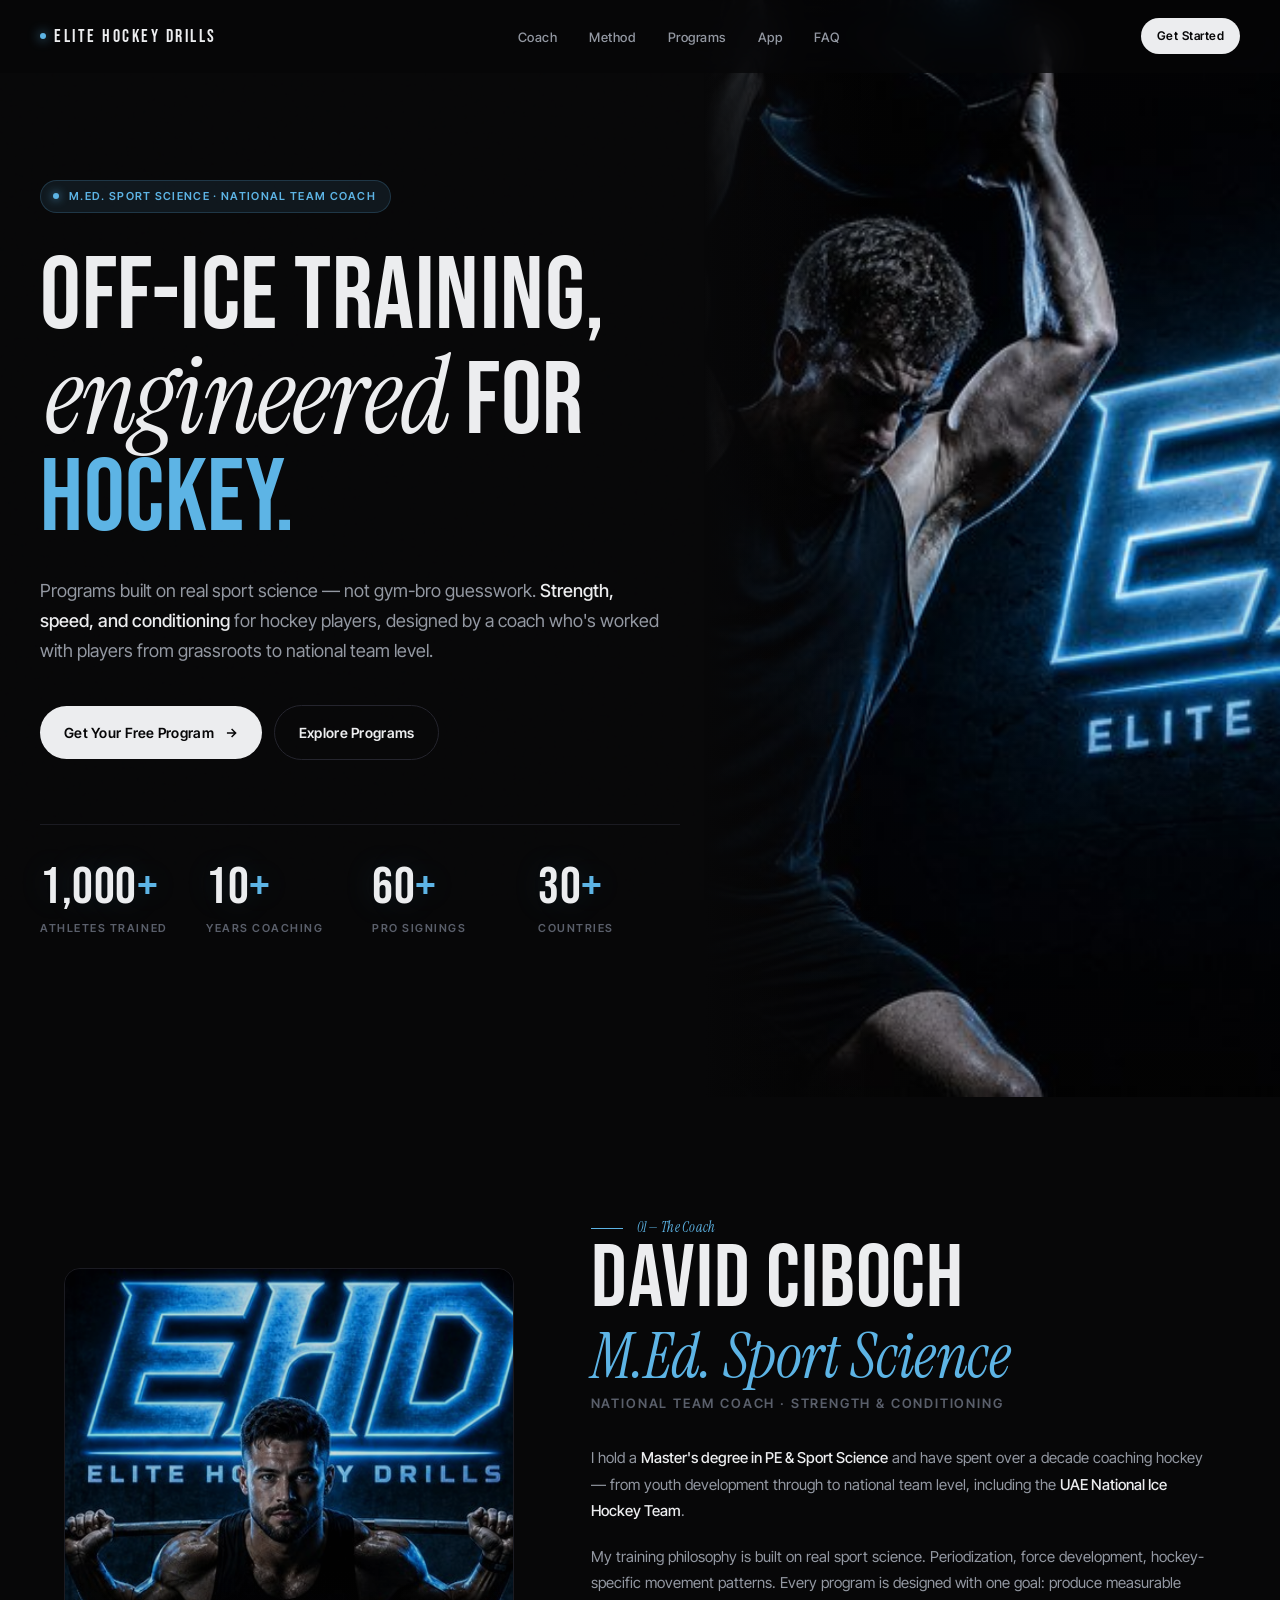
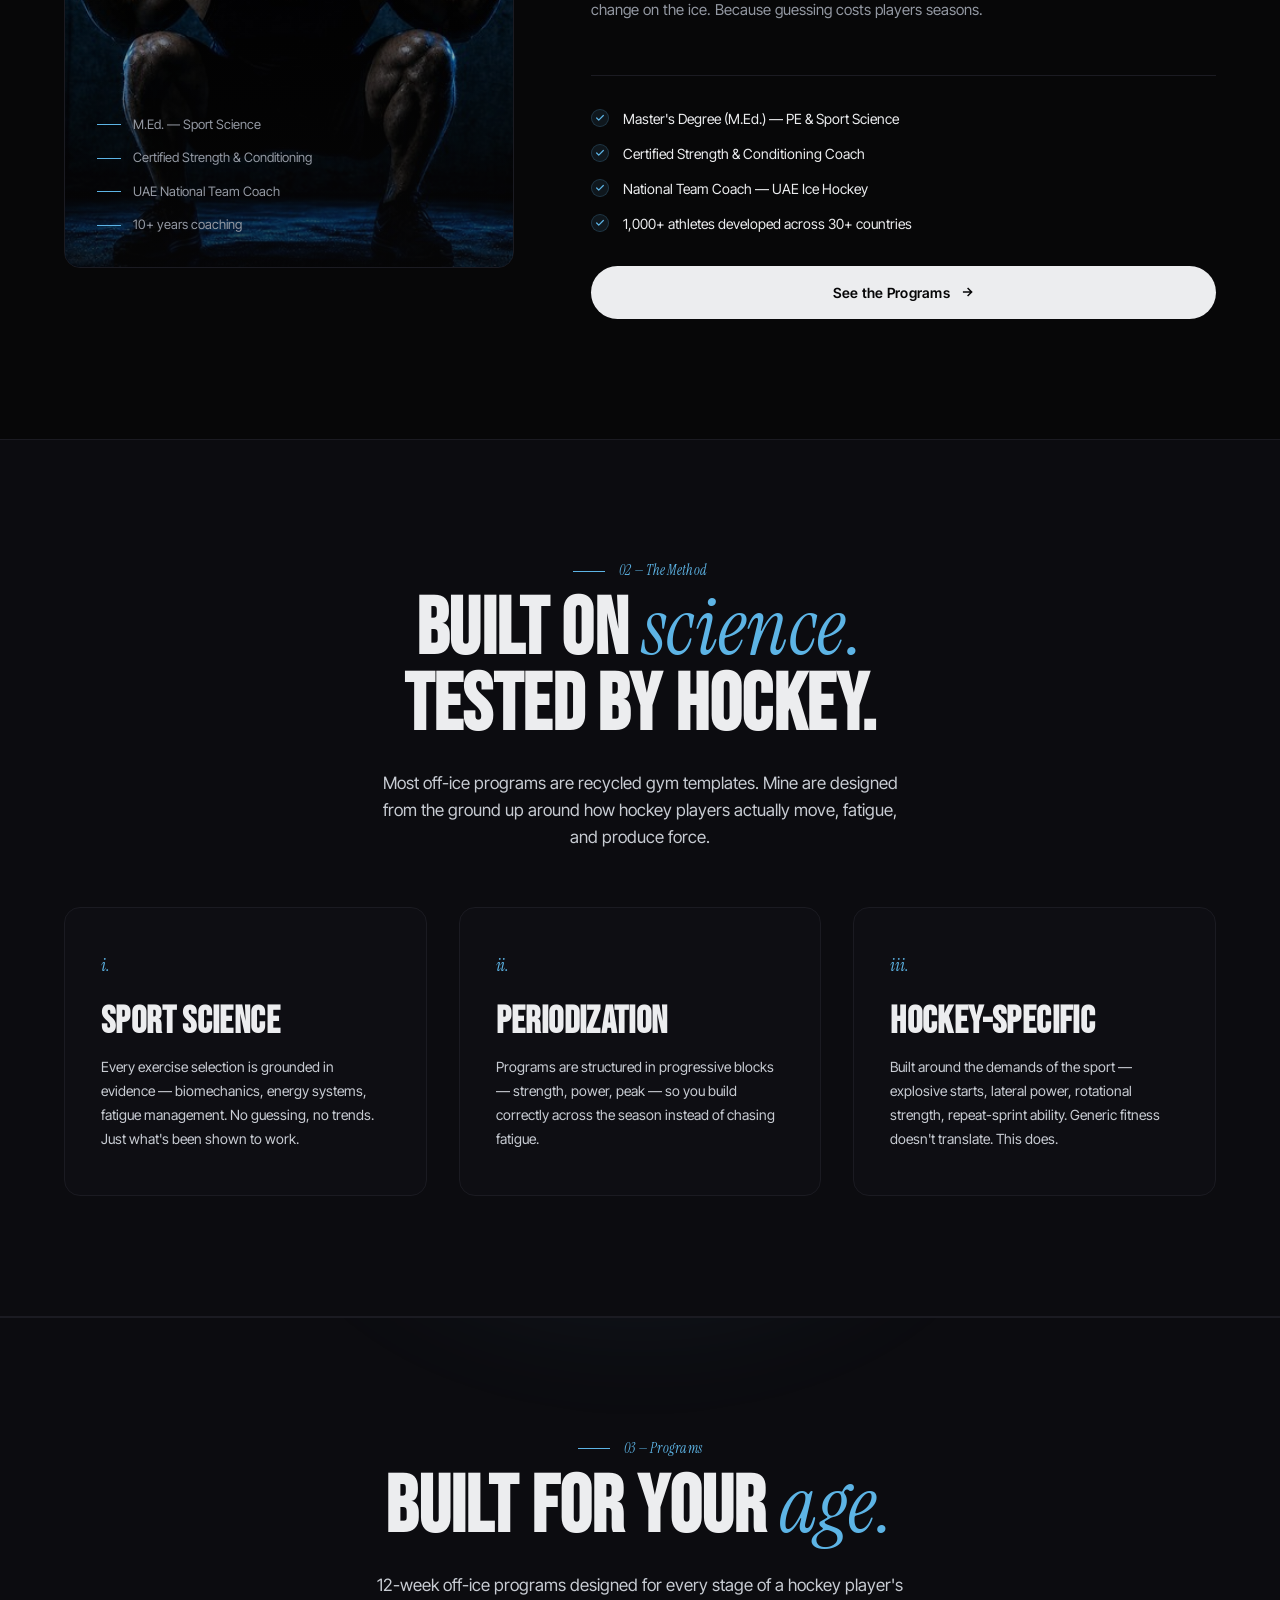
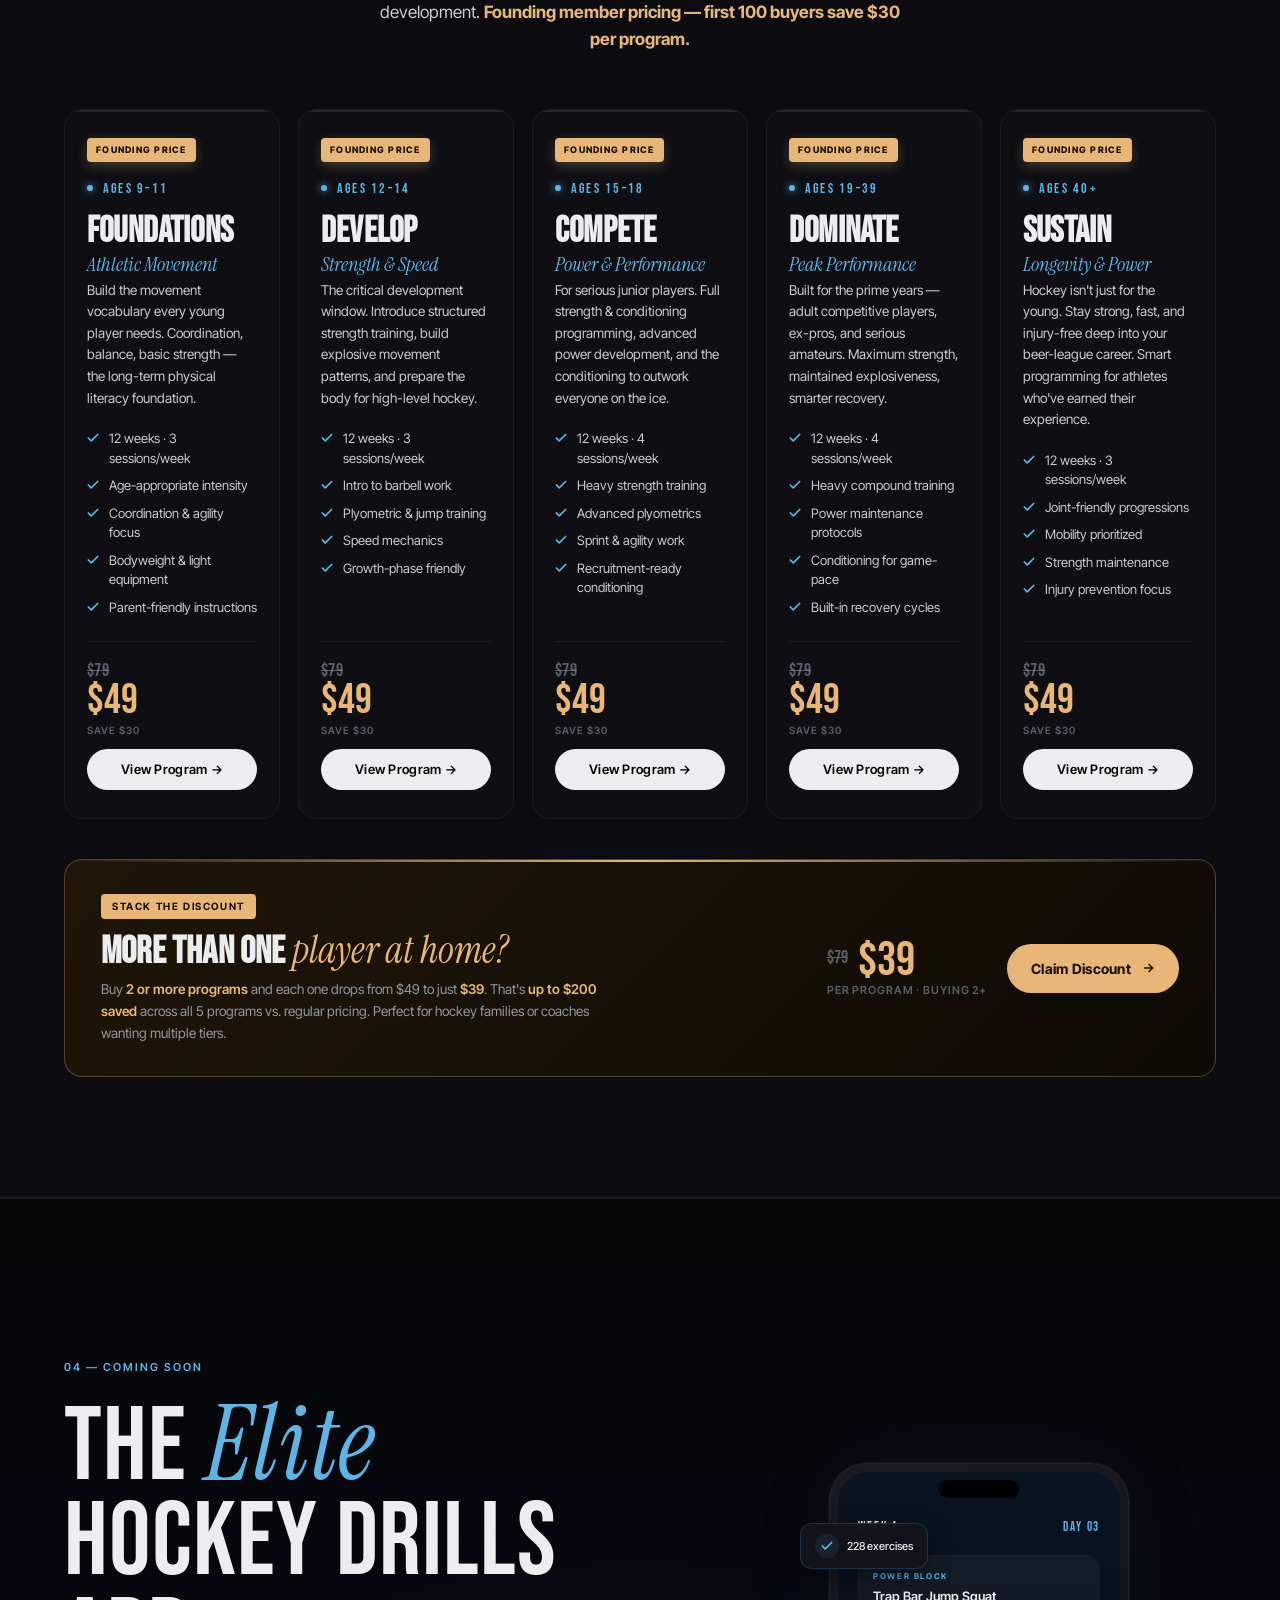
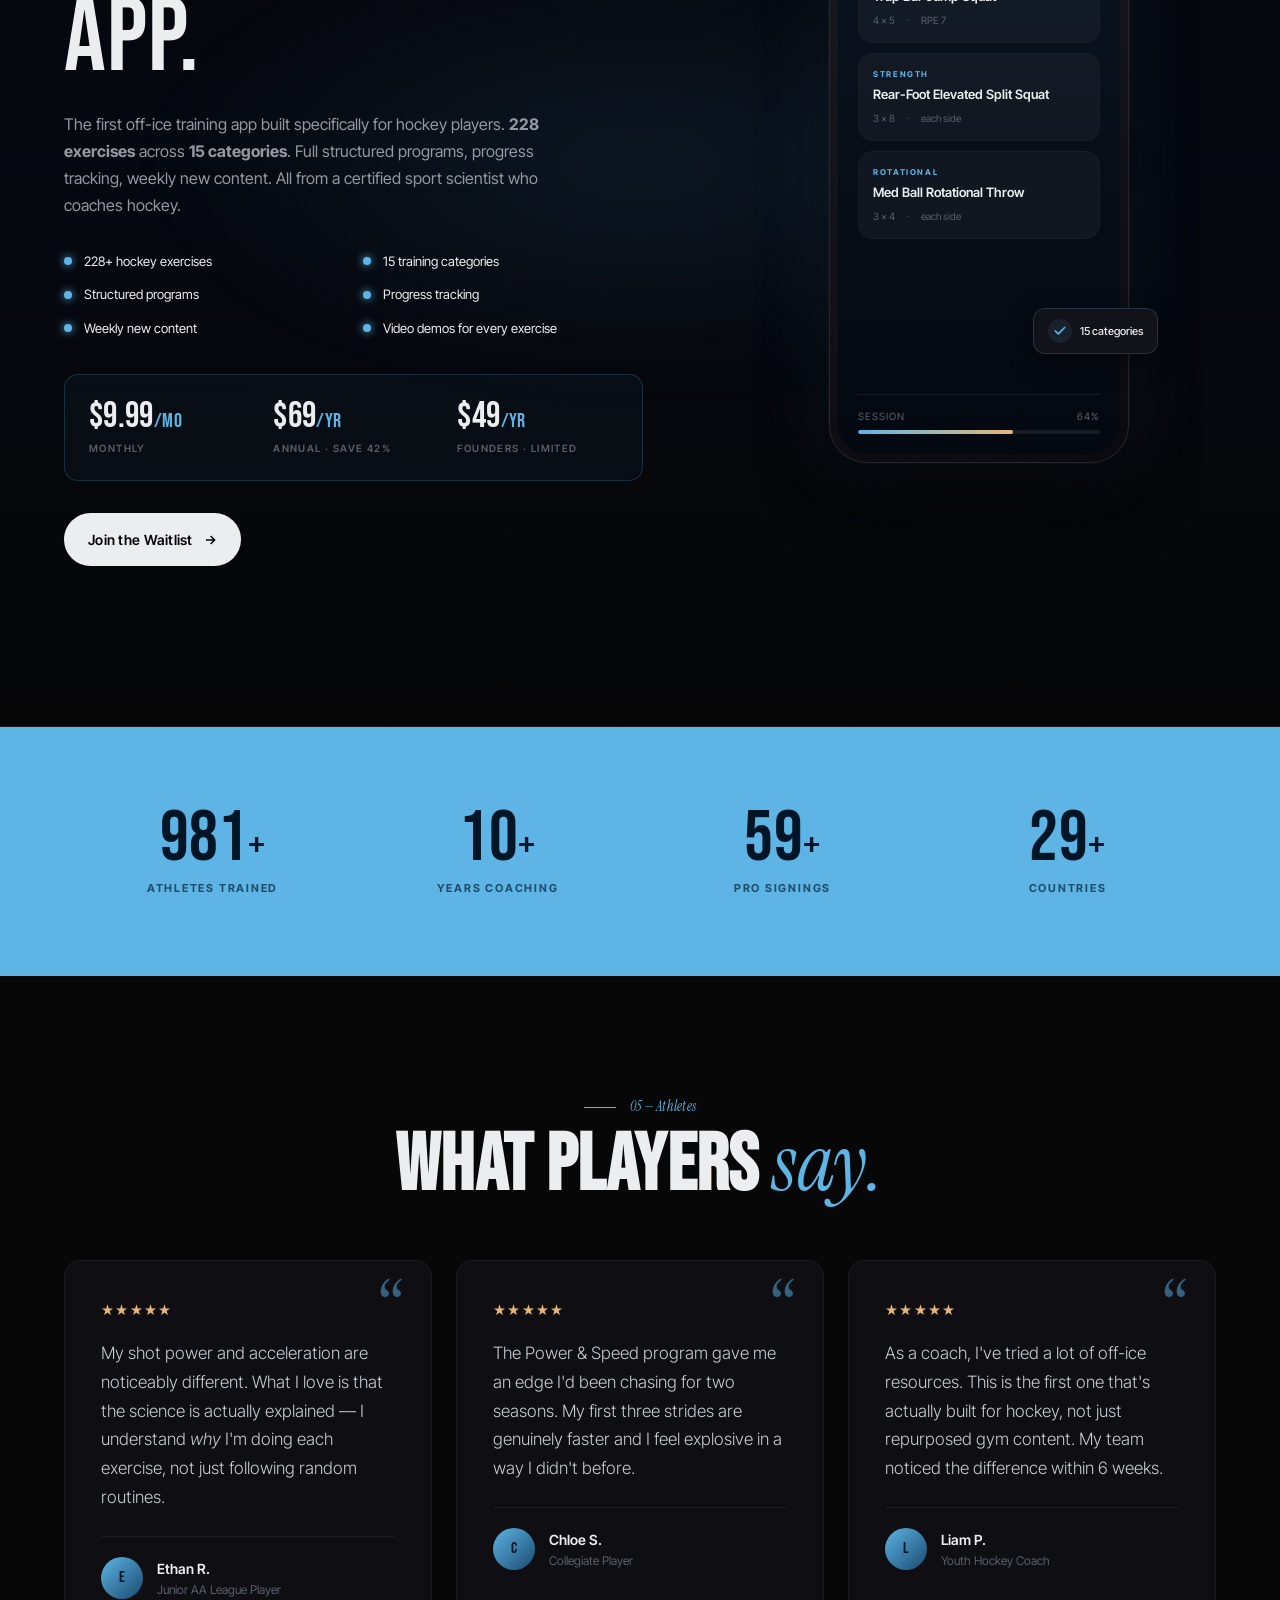
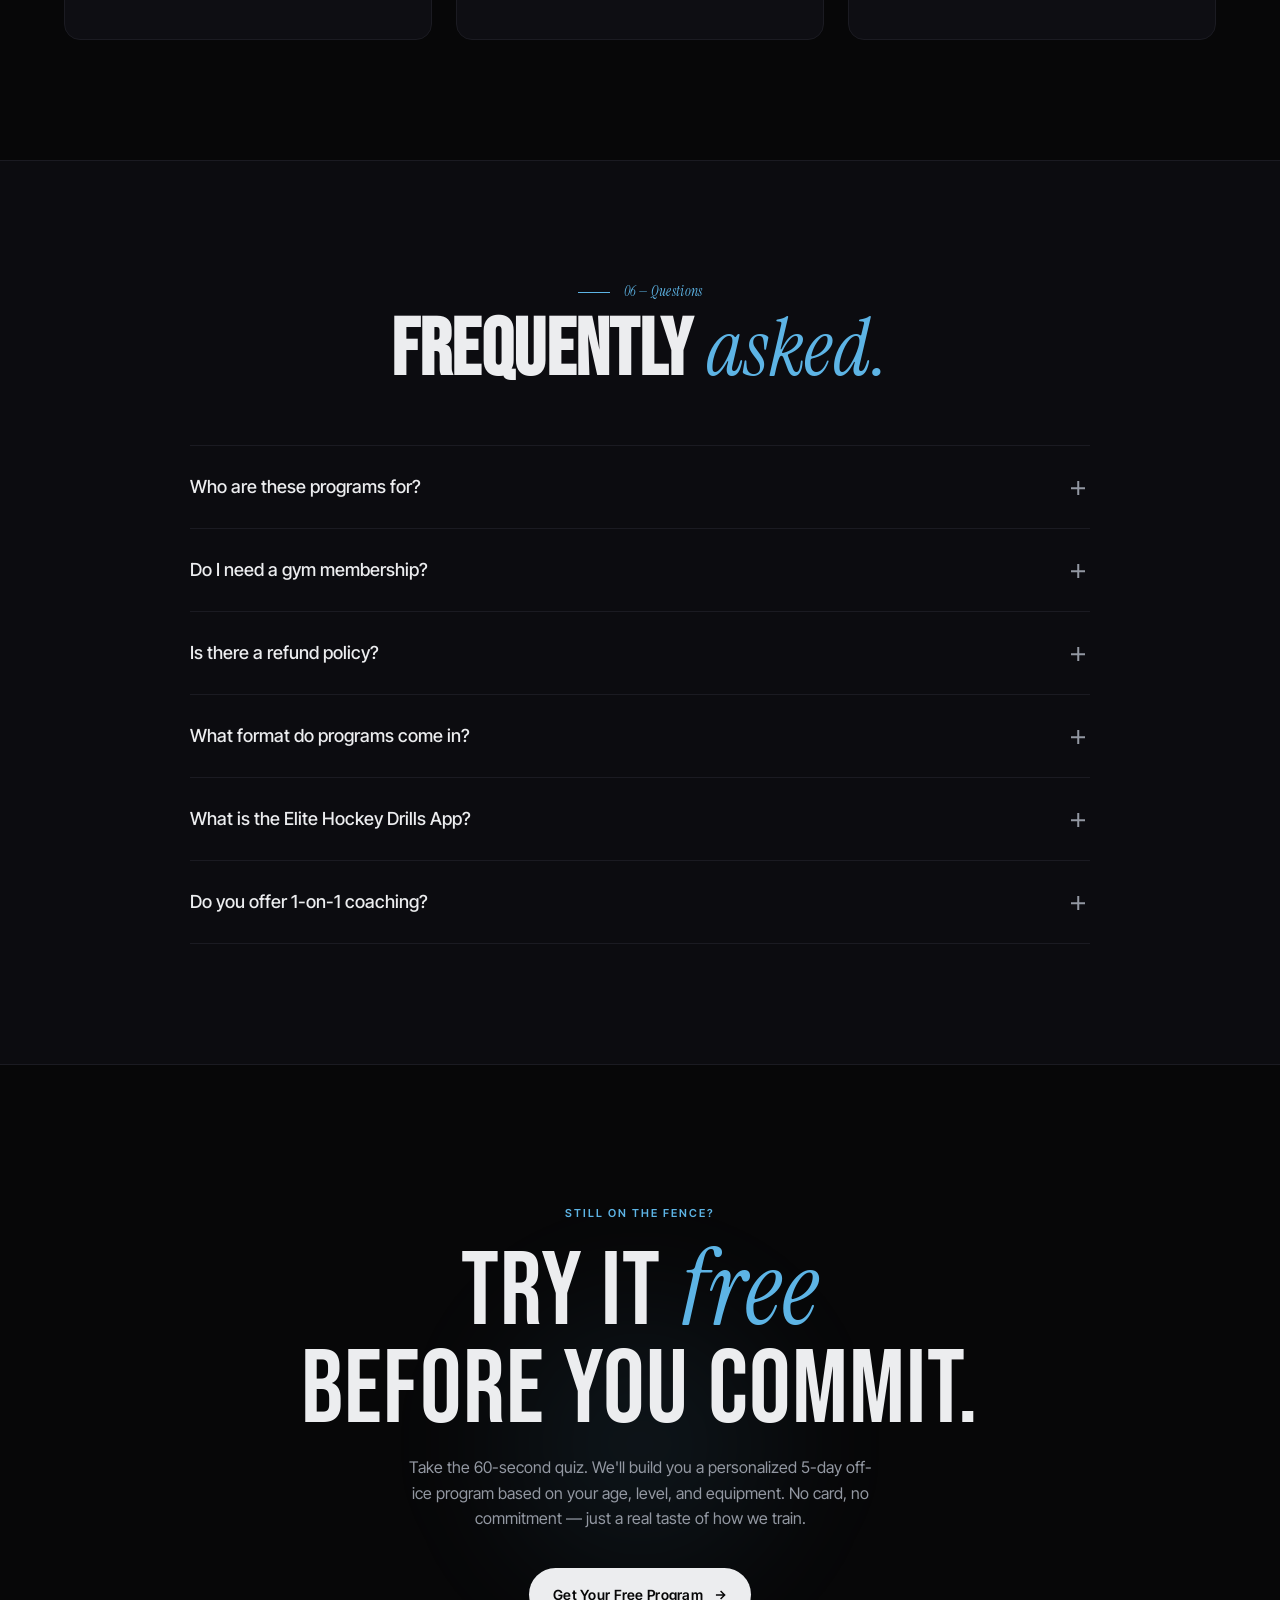
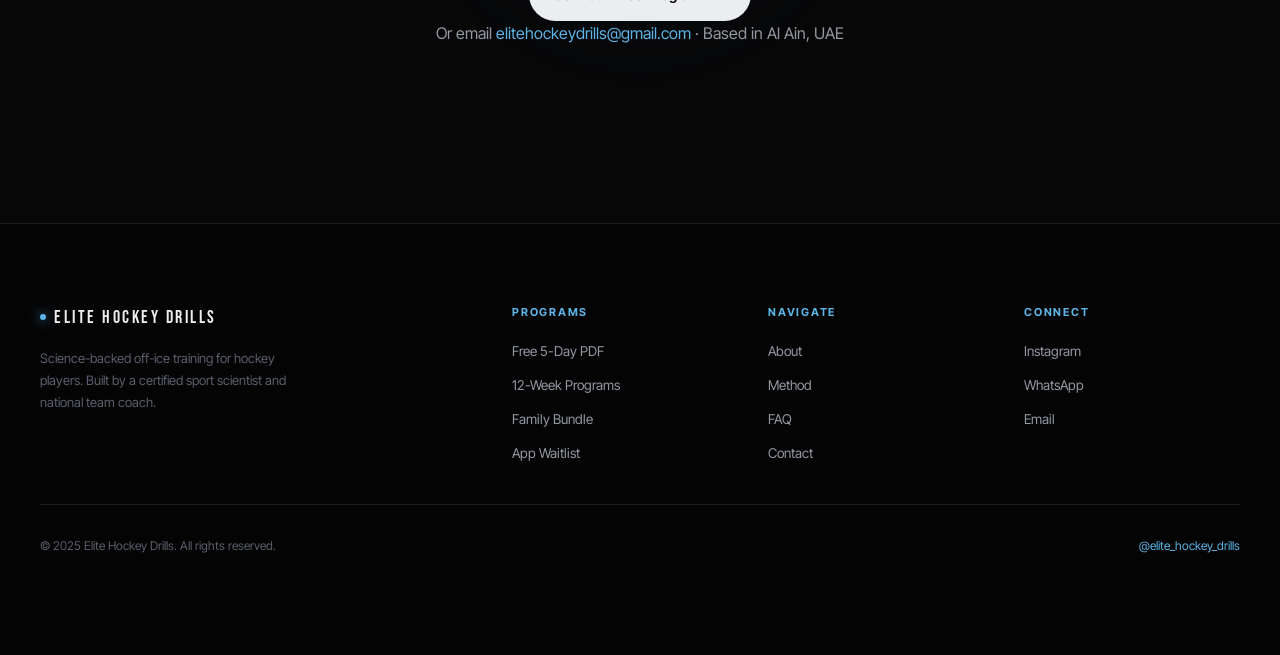
==== index.html @ 6e225d98 "Update index.html" ====
<!DOCTYPE html>
<html lang="en">
<head>
<meta charset="UTF-8" />
<meta name="viewport" content="width=device-width, initial-scale=1.0, viewport-fit=cover" />
<meta name="theme-color" content="#070708" />
<title>Elite Hockey Drills — Off-Ice Training, Engineered for Hockey</title>
<meta name="description" content="Science-backed off-ice training programs for hockey players. Built by Coach David Ciboch, M.Ed. Sport Science · National Team Coach." />
<meta property="og:title" content="Elite Hockey Drills — Off-Ice Training, Engineered for Hockey" />
<meta property="og:description" content="Science-backed off-ice training. Built by a sport scientist who coaches at the national level." />
<meta property="og:url" content="https://elitehockeydrills.com" />

<link rel="preconnect" href="https://fonts.googleapis.com" />
<link rel="preconnect" href="https://fonts.gstatic.com" crossorigin />
<link href="https://fonts.googleapis.com/css2?family=Bebas+Neue&family=Instrument+Serif:ital@0;1&family=Inter+Tight:wght@300;400;500;600;700&display=swap" rel="stylesheet" />

<style>
:root{
  --bg:        #070708;
  --bg-2:      #0C0C10;
  --bg-3:      #131318;
  --line:      #1B1B22;
  --line-2:    #25252E;
  --ink:       #ECEDEF;
  --ink-2:     #9398A2;
  --ink-3:     #5A5F6B;
  --ice:       #5DB4E5;
  --ice-soft:  #5DB4E518;
  --ice-line:  #5DB4E535;
  --warm:      #E8B777;
  --card:      #0E0E13;
  --card-2:    #14141B;
  --green:     #4FB371;
}

*,*::before,*::after{box-sizing:border-box;margin:0;padding:0;}
html{scroll-behavior:smooth;-webkit-text-size-adjust:100%;}
body{
  font-family:'Inter Tight',-apple-system,BlinkMacSystemFont,system-ui,sans-serif;
  background:var(--bg);
  color:var(--ink);
  line-height:1.5;
  overflow-x:hidden;
  -webkit-font-smoothing:antialiased;
  -moz-osx-font-smoothing:grayscale;
}
img,svg{max-width:100%;display:block;}
a{color:inherit;text-decoration:none;}
button{font-family:inherit;cursor:pointer;border:none;background:none;color:inherit;}
input,select,textarea{font-family:inherit;}

body::after{
  content:'';
  position:fixed;inset:0;
  background-image:url("data:image/svg+xml,%3Csvg viewBox='0 0 200 200' xmlns='http://www.w3.org/2000/svg'%3E%3Cfilter id='n'%3E%3CfeTurbulence type='fractalNoise' baseFrequency='0.85' numOctaves='3' stitchTiles='stitch'/%3E%3C/filter%3E%3Crect width='100%25' height='100%25' filter='url(%23n)' opacity='0.45'/%3E%3C/svg%3E");
  pointer-events:none;z-index:1;mix-blend-mode:overlay;opacity:.35;
}

.display{font-family:'Bebas Neue',sans-serif;letter-spacing:.01em;line-height:.92;font-weight:400;}
.serif{font-family:'Instrument Serif',serif;font-style:italic;font-weight:400;letter-spacing:-.01em;}
.eyebrow{font-size:11px;font-weight:600;letter-spacing:.18em;text-transform:uppercase;color:var(--ink-3);}
.eyebrow.ice{color:var(--ice);}

.wrap{max-width:1240px;margin:0 auto;padding:0 24px;}
section{position:relative;z-index:2;}

/* NAV */
.nav{
  position:fixed;top:0;left:0;right:0;z-index:90;
  padding:16px 24px;
  display:flex;align-items:center;justify-content:space-between;
  background:rgba(7,7,8,.7);
  backdrop-filter:blur(18px) saturate(150%);
  -webkit-backdrop-filter:blur(18px) saturate(150%);
  border-bottom:1px solid transparent;
  transition:border-color .3s, background .3s;
}
.nav.scrolled{border-bottom-color:var(--line);}
.nav-logo{
  font-family:'Bebas Neue',sans-serif;
  font-size:18px;letter-spacing:.14em;
  display:flex;align-items:center;gap:8px;
}
.nav-logo .dot{
  width:6px;height:6px;background:var(--ice);border-radius:50%;
  box-shadow:0 0 12px var(--ice);
  animation:dotPulse 2.4s ease-in-out infinite;
}
@keyframes dotPulse{0%,100%{opacity:1;}50%{opacity:.45;}}
.nav-links{display:none;gap:32px;list-style:none;}
.nav-links a{font-size:13px;font-weight:500;color:var(--ink-2);letter-spacing:.04em;transition:color .2s;}
.nav-links a:hover{color:var(--ink);}
.nav-cta{
  font-size:12px;font-weight:600;
  padding:9px 16px;border-radius:100px;
  background:var(--ink);color:var(--bg);
  letter-spacing:.04em;transition:transform .2s, background .2s;
}
.nav-cta:hover{background:var(--ice);transform:translateY(-1px);}
@media(min-width:900px){.nav-links{display:flex;}.nav{padding:18px 40px;}}

/* HERO */
.hero{
  min-height:100vh;min-height:100dvh;
  padding:120px 24px 80px;
  display:flex;flex-direction:column;justify-content:center;
  position:relative;overflow:hidden;
}
.hero-bg{
  position:absolute;inset:0;
  background:url('ehd_hero_medball.jpg') center 30% / cover no-repeat;
  opacity:.5;
  z-index:0;
}
.hero-bg::after{
  content:'';position:absolute;inset:0;
  background:
    radial-gradient(ellipse at center,rgba(7,7,8,.2) 0%,rgba(7,7,8,.75) 70%,rgba(7,7,8,.95) 100%),
    linear-gradient(180deg,rgba(7,7,8,.65) 0%,transparent 30%,rgba(7,7,8,.9) 100%);
}
.hero-glow{
  position:absolute;top:-20%;right:-30%;
  width:90vw;height:90vw;max-width:900px;max-height:900px;
  background:radial-gradient(closest-side,var(--ice-soft) 0%,transparent 70%);
  pointer-events:none;filter:blur(20px);z-index:0;
}
.hero-content{position:relative;z-index:2;max-width:900px;}
.hero-photo-desktop{display:none;}

@media(min-width:900px){
  .hero{
    padding:120px 40px 100px;
    align-items:center;text-align:left;
  }
  .hero-bg{display:none;}
  .hero-content{max-width:none;width:100%;text-align:left;}
  .hero-photo-desktop{
    display:block;
    position:absolute;
    top:0;right:0;bottom:0;
    width:45%;
    z-index:1;
    overflow:hidden;
  }
  .hero-photo-desktop img{
    width:100%;height:100%;
    object-fit:cover;
    object-position:center center;
  }
  .hero-photo-desktop::after{
    content:'';position:absolute;inset:0;
    background:linear-gradient(90deg,var(--bg) 0%,transparent 30%,transparent 100%);
    pointer-events:none;
  }
  .hero-photo-desktop::before{
    content:'';position:absolute;inset:0;
    background:radial-gradient(circle at 70% 50%,transparent 0%,rgba(7,7,8,.3) 100%);
    pointer-events:none;z-index:1;
  }
  .hero-grid-inner{
    max-width:1240px;margin:0 auto;
    display:grid;
    grid-template-columns:55% 1fr;
    gap:60px;
    align-items:center;
  }
  .hero-text{padding-right:20px;}
  .hero-sub{margin-left:0;margin-right:0;}
  .hero-ctas{justify-content:flex-start;}
  .hero-stats{margin-left:0;margin-right:0;max-width:600px;}
}
.hero-status{
  display:inline-flex;align-items:center;gap:10px;
  padding:7px 14px 7px 12px;
  border:1px solid var(--ice-line);background:var(--ice-soft);
  border-radius:100px;
  font-size:11px;font-weight:600;letter-spacing:.12em;text-transform:uppercase;
  color:var(--ice);margin-bottom:36px;
}
.hero-status::before{
  content:'';width:6px;height:6px;background:var(--ice);border-radius:50%;
  box-shadow:0 0 10px var(--ice);animation:dotPulse 2s infinite;
}
.hero-h1{
  font-size:clamp(68px,15vw,104px);
  margin-bottom:28px;
  letter-spacing:.005em;
  line-height:.9;
}
.hero-h1 .line{display:block;}
.hero-h1 .ice{color:var(--ice);}
.hero-h1 .accent{
  font-family:'Instrument Serif',serif;font-style:italic;font-weight:400;
  font-size:1.05em;letter-spacing:-.02em;color:var(--ink);
  margin-left:.05em;
}
@media(min-width:780px){
  .hero-h1{font-size:clamp(64px,8vw,104px);line-height:.95;}
}
.hero-sub{
  max-width:520px;
  font-size:clamp(15px,3.6vw,18px);
  color:var(--ink-2);line-height:1.65;
  margin-bottom:40px;font-weight:400;
}
.hero-sub strong{color:var(--ink);font-weight:500;}
@media(min-width:900px){.hero-sub{max-width:620px;font-size:18px;}}
.hero-ctas{display:flex;flex-direction:column;gap:12px;margin-bottom:64px;}
@media(min-width:520px){.hero-ctas{flex-direction:row;align-items:center;}}

.btn{
  display:inline-flex;align-items:center;justify-content:center;gap:10px;
  padding:16px 24px;
  font-size:14px;font-weight:600;letter-spacing:.02em;
  border-radius:100px;
  transition:all .25s cubic-bezier(.4,0,.2,1);
  white-space:nowrap;min-height:50px;
}
.btn-primary{background:var(--ink);color:var(--bg);}
.btn-primary:hover{background:var(--ice);color:var(--bg);transform:translateY(-2px);box-shadow:0 16px 32px -8px var(--ice-line);}
.btn-ghost{border:1px solid var(--line-2);color:var(--ink);background:transparent;}
.btn-ghost:hover{border-color:var(--ice);color:var(--ice);}
.btn-arrow{transition:transform .25s;}
.btn:hover .btn-arrow{transform:translateX(3px);}

.hero-stats{
  display:grid;grid-template-columns:repeat(2,1fr);
  gap:32px 24px;padding-top:40px;
  border-top:1px solid var(--line);max-width:600px;
}
.hero-stat-num{
  font-family:'Bebas Neue',sans-serif;
  font-size:clamp(36px,8vw,52px);
  line-height:.9;color:var(--ink);letter-spacing:.01em;
}
.hero-stat-num .plus{color:var(--ice);}
.hero-stat-label{
  font-size:11px;font-weight:600;letter-spacing:.14em;
  text-transform:uppercase;color:var(--ink-3);margin-top:8px;
}
@media(min-width:720px){
  .hero-stats{grid-template-columns:repeat(4,1fr);max-width:none;}
  .hero{padding:140px 40px 140px;}
}
@media(min-width:1024px){.hero{padding:180px 40px 160px;}}
@media(min-width:1400px){.hero{padding:200px 80px 180px;}.wrap{padding:0 48px;}}

/* SECTION HEADER */
.sec-head{display:flex;flex-direction:column;gap:8px;margin-bottom:48px;}
@media(min-width:900px){
  .sec-head{align-items:center;text-align:center;}
  .sec-sub{margin-left:auto;margin-right:auto;}
}
.sec-num{font-family:'Instrument Serif',serif;font-style:italic;font-size:14px;color:var(--ice);letter-spacing:.02em;}
.sec-num::before{content:'';display:inline-block;width:32px;height:1px;background:var(--ice);vertical-align:middle;margin-right:14px;}
.sec-title{font-family:'Bebas Neue',sans-serif;font-size:clamp(40px,9vw,80px);line-height:.95;letter-spacing:.005em;}
.sec-title em{font-family:'Instrument Serif',serif;font-style:italic;font-weight:400;color:var(--ice);}
.sec-sub{color:var(--ink-2);font-size:clamp(15px,3vw,17px);line-height:1.6;max-width:540px;margin-top:18px;}

/* ABOUT */
.about{padding:88px 24px;background:var(--bg);}
.about-grid{display:grid;gap:48px;}
.about-visual{
  position:relative;aspect-ratio:4/5;
  background:#070708;
  border:1px solid var(--line);border-radius:16px;overflow:hidden;
}
.about-visual img{
  width:100%;height:100%;
  object-fit:cover;
  opacity:.85;
  transition:opacity .4s;
}
.about-visual:hover img{opacity:1;}
.about-visual::after{
  content:'';position:absolute;inset:0;
  background:linear-gradient(180deg,transparent 50%,rgba(7,7,8,.7) 100%);
  pointer-events:none;
}
.about-visual-content{
  position:absolute;bottom:0;left:0;right:0;
  z-index:2;padding:32px;
}
.about-credentials-stack{display:flex;flex-direction:column;gap:14px;position:relative;z-index:3;}
.about-cred-mini{display:flex;align-items:center;gap:12px;font-size:13px;color:var(--ink-2);}
.about-cred-mini::before{content:'';width:24px;height:1px;background:var(--ice);}

.about-content{display:flex;flex-direction:column;justify-content:center;}
.about-name{font-family:'Bebas Neue',sans-serif;font-size:clamp(48px,11vw,88px);line-height:.95;margin-bottom:8px;}
.about-name em{font-family:'Instrument Serif',serif;font-style:italic;font-weight:400;color:var(--ice);font-size:.7em;display:block;margin-top:6px;}
.about-role{font-size:13px;font-weight:600;color:var(--ink-3);letter-spacing:.14em;text-transform:uppercase;margin-bottom:32px;}
.about-bio{color:var(--ink-2);font-size:15px;line-height:1.75;margin-bottom:20px;}
.about-bio strong{color:var(--ink);font-weight:500;}
.about-creds{
  list-style:none;display:flex;flex-direction:column;gap:14px;
  margin:32px 0;padding-top:32px;border-top:1px solid var(--line);
}
.about-creds li{display:flex;align-items:flex-start;gap:14px;font-size:14px;color:var(--ink);}
.about-creds li::before{
  content:'';width:18px;height:18px;flex-shrink:0;
  background:var(--ice-soft);border:1px solid var(--ice-line);
  border-radius:50%;margin-top:1px;
  background-image:url("data:image/svg+xml,%3Csvg xmlns='http://www.w3.org/2000/svg' width='10' height='10' viewBox='0 0 24 24' fill='none' stroke='%235DB4E5' stroke-width='3' stroke-linecap='round' stroke-linejoin='round'%3E%3Cpolyline points='20 6 9 17 4 12'/%3E%3C/svg%3E");
  background-position:center;background-repeat:no-repeat;
}
@media(min-width:900px){
  .about{padding:120px 40px;}
  .about-grid{grid-template-columns:5fr 7fr;gap:80px;align-items:center;}
  .about-visual{aspect-ratio:3/4;min-height:600px;}
}

/* METHOD */
.method{padding:88px 24px;background:var(--bg-2);border-top:1px solid var(--line);border-bottom:1px solid var(--line);}
.method-grid{display:grid;gap:24px;margin-top:56px;}
.method-card{
  padding:36px 28px;background:var(--card);
  border:1px solid var(--line);border-radius:16px;
  position:relative;transition:border-color .3s, transform .3s;
}
.method-card:hover{border-color:var(--ice-line);transform:translateY(-4px);}
.method-card-num{font-family:'Instrument Serif',serif;font-style:italic;color:var(--ice);font-size:18px;margin-bottom:24px;}
.method-card h3{font-family:'Bebas Neue',sans-serif;font-size:32px;line-height:1;margin-bottom:14px;letter-spacing:.01em;}
.method-card p{color:var(--ink-2);font-size:14px;line-height:1.7;}
@media(min-width:720px){.method{padding:120px 40px;}.method-grid{grid-template-columns:repeat(3,1fr);gap:32px;}}
@media(min-width:1200px){.method-card{padding:44px 36px;}.method-card h3{font-size:38px;}}

/* PROGRAMS */
.programs{padding:88px 24px;background:var(--bg);}
.programs-stack{display:flex;flex-direction:column;gap:20px;margin-top:56px;}
.prog-card{
  background:var(--card);border:1px solid var(--line);
  border-radius:20px;padding:36px 28px;position:relative;
  transition:transform .3s, border-color .3s, box-shadow .3s;
  overflow:hidden;display:flex;flex-direction:column;
}
.prog-card::before{
  content:'';position:absolute;top:0;left:0;right:0;height:1px;
  background:var(--line-2);transition:background .3s;
}
.prog-card:hover{transform:translateY(-3px);border-color:var(--line-2);}
.prog-card:hover::before{background:var(--ice);}
.prog-card.featured{
  background:linear-gradient(160deg,#0E1A24 0%,#0A0E13 100%);
  border-color:var(--ice-line);
}
.prog-card.featured::before{background:var(--ice);}
.prog-card.free{
  background:linear-gradient(160deg,#1A1208 0%,#0E0A05 100%);
  border-color:rgba(232,183,119,.25);
}
.prog-card.free::before{background:var(--warm);}

.prog-tag{
  display:inline-flex;align-items:center;gap:6px;
  font-size:10px;font-weight:700;letter-spacing:.16em;text-transform:uppercase;
  padding:6px 11px;border-radius:4px;margin-bottom:24px;width:fit-content;
}
.prog-tag.warm{background:var(--warm);color:#1A0F00;}
.prog-tag.ice{background:var(--ice);color:#001626;}
.prog-tag.neutral{background:var(--line-2);color:var(--ink);}

.prog-name{font-family:'Bebas Neue',sans-serif;font-size:clamp(28px,6vw,36px);line-height:1;letter-spacing:.005em;margin-bottom:10px;}
.prog-tagline{color:var(--ink-2);font-size:14px;line-height:1.6;margin-bottom:28px;}
.prog-features{list-style:none;display:flex;flex-direction:column;gap:10px;margin-bottom:32px;flex-grow:1;}
.prog-features li{display:flex;align-items:flex-start;gap:11px;font-size:13.5px;line-height:1.55;color:var(--ink);}
.prog-features li::before{
  content:'';width:14px;height:14px;flex-shrink:0;margin-top:3px;
  background-image:url("data:image/svg+xml,%3Csvg xmlns='http://www.w3.org/2000/svg' width='14' height='14' viewBox='0 0 24 24' fill='none' stroke='%235DB4E5' stroke-width='3' stroke-linecap='round' stroke-linejoin='round'%3E%3Cpolyline points='20 6 9 17 4 12'/%3E%3C/svg%3E");
  background-position:center;background-repeat:no-repeat;
}
.prog-card.free .prog-features li::before{
  background-image:url("data:image/svg+xml,%3Csvg xmlns='http://www.w3.org/2000/svg' width='14' height='14' viewBox='0 0 24 24' fill='none' stroke='%23E8B777' stroke-width='3' stroke-linecap='round' stroke-linejoin='round'%3E%3Cpolyline points='20 6 9 17 4 12'/%3E%3C/svg%3E");
}

.prog-price-row{display:flex;align-items:baseline;gap:10px;margin-bottom:6px;}
.prog-price{font-family:'Bebas Neue',sans-serif;font-size:48px;line-height:.9;letter-spacing:.005em;}
.prog-price.free-color{color:var(--warm);}
.prog-price.featured-color{color:var(--ice);}
.prog-price-meta{color:var(--ink-3);font-size:13px;}
.prog-price-note{font-size:12px;color:var(--ink-3);margin-bottom:24px;}
.prog-card .btn{width:100%;}

.prog-img{
  width:calc(100% + 56px);
  margin:-36px -28px 24px;
  height:160px;
  overflow:hidden;
  border-radius:20px 20px 0 0;
  position:relative;
}
.prog-img::after{
  content:'';position:absolute;inset:0;
  background:linear-gradient(180deg,transparent 40%,rgba(14,14,19,.9) 100%);
  pointer-events:none;
}
.prog-img img{
  width:100%;height:100%;
  object-fit:cover;
  object-position:center 30%;
  transition:transform .4s;
}
.prog-card:hover .prog-img img{transform:scale(1.04);}
@media(min-width:780px){
  .prog-img{height:180px;}
}
@media(min-width:1200px){
  .prog-img{
    width:calc(100% + 72px);
    margin:-44px -36px 28px;
    height:180px;
  }
}

@media(min-width:780px){
  .programs{padding:120px 40px;}
  .programs-stack{flex-direction:row;gap:24px;}
  .prog-card{flex:1 1 0;min-width:0;}
}
@media(min-width:1200px){
  .programs-stack{gap:32px;}
  .prog-card{padding:44px 36px;}
}

/* AGE-SPECIFIC PROGRAMS */
.tiers{
  padding:88px 24px;
  background:var(--bg-2);
  border-top:1px solid var(--line);
  border-bottom:1px solid var(--line);
  position:relative;
  overflow:hidden;
}
.tiers::before{
  content:'';
  position:absolute;
  top:-30%;left:50%;transform:translateX(-50%);
  width:80vw;height:600px;
  background:radial-gradient(closest-side,var(--ice-soft) 0%,transparent 70%);
  filter:blur(40px);
  pointer-events:none;
}
.tiers-inner{position:relative;z-index:2;}
.tier-grid{
  display:grid;
  grid-template-columns:1fr;
  gap:16px;
  margin-top:56px;
}
.tier-card{
  background:var(--card);
  border:1px solid var(--line);
  border-radius:18px;
  padding:28px 24px;
  display:flex;
  flex-direction:column;
  position:relative;
  transition:transform .3s, border-color .3s, box-shadow .3s;
  overflow:hidden;
}
.tier-card:hover{
  transform:translateY(-4px);
  border-color:var(--ice-line);
  box-shadow:0 20px 40px -16px rgba(0,0,0,.5),0 0 60px var(--ice-soft);
}

/* Founding badge - top right corner */
.tier-badge{
  position:absolute;
  top:18px;right:18px;
  background:var(--warm);
  color:#1A0F00;
  font-size:9px;
  font-weight:800;
  letter-spacing:.14em;
  text-transform:uppercase;
  padding:5px 9px;
  border-radius:4px;
  z-index:3;
  box-shadow:0 4px 12px rgba(232,183,119,.25);
}
.tier-card::before{
  content:'';position:absolute;
  top:0;left:0;right:0;height:2px;
  background:var(--line-2);
  transition:background .3s;
}
.tier-card:hover::before{background:var(--ice);}

.tier-age{
  font-family:'Bebas Neue',sans-serif;
  font-size:14px;
  letter-spacing:.16em;
  color:var(--ice);
  margin-bottom:16px;
  display:flex;align-items:center;gap:10px;
}
.tier-age::before{
  content:'';width:6px;height:6px;
  background:var(--ice);border-radius:50%;
  box-shadow:0 0 8px var(--ice);
}
.tier-headline{
  font-family:'Bebas Neue',sans-serif;
  font-size:clamp(36px,8vw,52px);
  line-height:.95;
  letter-spacing:.005em;
  margin-bottom:6px;
  color:var(--ink);
}
.tier-headline em{
  font-family:'Instrument Serif',serif;
  font-style:italic;
  color:var(--ice);
  font-weight:400;
  display:block;
  font-size:.55em;
  letter-spacing:0;
  margin-top:6px;
}
.tier-desc{
  color:var(--ink-2);
  font-size:13.5px;
  line-height:1.6;
  margin-bottom:20px;
}
.tier-features{
  list-style:none;
  display:flex;flex-direction:column;gap:8px;
  margin-bottom:24px;
  flex-grow:1;
}
.tier-features li{
  display:flex;align-items:flex-start;gap:10px;
  font-size:13px;line-height:1.5;
  color:var(--ink);
}
.tier-features li::before{
  content:'';width:12px;height:12px;flex-shrink:0;margin-top:3px;
  background-image:url("data:image/svg+xml,%3Csvg xmlns='http://www.w3.org/2000/svg' width='14' height='14' viewBox='0 0 24 24' fill='none' stroke='%235DB4E5' stroke-width='3' stroke-linecap='round' stroke-linejoin='round'%3E%3Cpolyline points='20 6 9 17 4 12'/%3E%3C/svg%3E");
  background-position:center;background-repeat:no-repeat;
}
.tier-bottom{
  padding-top:20px;
  border-top:1px solid var(--line);
  display:flex;
  align-items:center;
  justify-content:space-between;
  gap:12px;
}
.tier-price-wrap{
  display:flex;
  flex-direction:column;
  gap:2px;
}
.tier-price-old{
  font-family:'Bebas Neue',sans-serif;
  font-size:18px;
  color:var(--ink-3);
  text-decoration:line-through;
  text-decoration-color:rgba(146,150,162,.6);
  letter-spacing:.02em;
  line-height:1;
}
.tier-price{
  font-family:'Bebas Neue',sans-serif;
  font-size:42px;line-height:.9;
  color:var(--warm);
  letter-spacing:.005em;
}
.tier-price small{
  font-family:'DM Sans','Inter Tight',sans-serif;
  font-size:10px;font-weight:600;
  color:var(--ink-3);
  letter-spacing:.1em;
  display:block;
  margin-top:6px;
  text-transform:uppercase;
}
.tier-btn{
  background:var(--ink);color:var(--bg);
  padding:11px 18px;
  border-radius:100px;
  font-size:13px;font-weight:600;
  letter-spacing:.02em;
  display:inline-flex;align-items:center;gap:8px;
  transition:all .2s;
  white-space:nowrap;
}
.tier-btn:hover{
  background:var(--ice);
  transform:translateY(-1px);
}

@media(min-width:680px){
  .tier-grid{grid-template-columns:repeat(2,1fr);gap:18px;}
}
@media(min-width:1024px){
  .tiers{padding:120px 40px;}
  .tier-grid{grid-template-columns:repeat(3,1fr);gap:20px;}
  .tier-card{padding:32px 28px;}
}
@media(min-width:1280px){
  .tier-grid{grid-template-columns:repeat(5,1fr);gap:18px;}
  .tier-card{padding:28px 22px;}
  .tier-headline{font-size:36px;}
  .tier-bottom{flex-direction:column;align-items:stretch;gap:14px;}
  .tier-btn{justify-content:center;}
  /* Move badge inline above age on desktop so it doesn't overlap */
  .tier-badge{
    position:static;
    align-self:flex-start;
    margin-bottom:16px;
  }
}

/* BUNDLE BAR */
.bundle-bar{
  margin-top:40px;
  background:linear-gradient(135deg,#1F1608 0%,#0E0A05 100%);
  border:1px solid rgba(232,183,119,.3);
  border-radius:18px;
  padding:28px 24px;
  display:flex;
  flex-direction:column;
  gap:20px;
  align-items:flex-start;
  position:relative;
  overflow:hidden;
}
.bundle-bar::before{
  content:'';
  position:absolute;
  top:0;left:0;right:0;height:2px;
  background:linear-gradient(90deg,transparent,var(--warm),transparent);
}
.bundle-text .badge{
  display:inline-block;
  background:var(--warm);color:#1A0F00;
  font-size:10px;font-weight:700;
  letter-spacing:.16em;text-transform:uppercase;
  padding:5px 11px;
  border-radius:4px;
  margin-bottom:12px;
}
.bundle-text h3{
  font-family:'Bebas Neue',sans-serif;
  font-size:clamp(28px,5vw,38px);
  line-height:1;
  letter-spacing:.005em;
  margin-bottom:8px;
}
.bundle-text h3 em{
  font-family:'Instrument Serif',serif;
  font-style:italic;
  color:var(--warm);
  font-weight:400;
}
.bundle-text p{
  color:var(--ink-2);
  font-size:13.5px;
  line-height:1.6;
  max-width:520px;
}
.bundle-text p strong{color:var(--warm);font-weight:600;}
.bundle-action{
  display:flex;
  align-items:center;
  gap:20px;
  flex-wrap:wrap;
}
.bundle-price{
  font-family:'Bebas Neue',sans-serif;
  font-size:48px;
  line-height:.9;
  color:var(--warm);
}
.bundle-price-old{
  font-size:18px;
  color:var(--ink-3);
  text-decoration:line-through;
  margin-right:10px;
  vertical-align:middle;
  font-weight:400;
}
.bundle-btn{
  background:var(--warm);
  color:#1A0F00;
  padding:14px 24px;
  border-radius:100px;
  font-size:14px;font-weight:700;
  letter-spacing:.02em;
  display:inline-flex;align-items:center;gap:10px;
  transition:all .2s;
}
.bundle-btn:hover{
  transform:translateY(-2px);
  box-shadow:0 12px 32px -8px rgba(232,183,119,.4);
}

@media(min-width:780px){
  .bundle-bar{
    flex-direction:row;
    align-items:center;
    justify-content:space-between;
    padding:32px 36px;
  }
  .bundle-text{flex:1;}
}

/* APP */
.app-section{
  padding:88px 24px;
  background:linear-gradient(180deg,var(--bg) 0%, #050810 50%, var(--bg) 100%);
  position:relative;overflow:hidden;
  border-top:1px solid var(--line);border-bottom:1px solid var(--line);
}
.app-bg-glow{
  position:absolute;top:50%;left:50%;
  width:120vw;max-width:1400px;height:600px;
  transform:translate(-50%,-50%);
  background:radial-gradient(closest-side,var(--ice-soft) 0%,transparent 70%);
  filter:blur(40px);pointer-events:none;
}
.app-grid{position:relative;z-index:2;display:grid;gap:56px;align-items:center;}
.app-content .eyebrow{margin-bottom:20px;}
.app-content h2{font-family:'Bebas Neue',sans-serif;font-size:clamp(48px,11vw,96px);line-height:.92;margin-bottom:24px;}
.app-content h2 em{font-family:'Instrument Serif',serif;font-style:italic;color:var(--ice);font-weight:400;}
.app-content > p{color:var(--ink-2);font-size:16px;line-height:1.7;margin-bottom:32px;max-width:520px;}
.app-features{
  list-style:none;display:grid;
  grid-template-columns:repeat(2,1fr);gap:14px 20px;margin-bottom:36px;
}
.app-features li{font-size:13px;color:var(--ink);padding-left:20px;position:relative;}
.app-features li::before{
  content:'';position:absolute;left:0;top:50%;transform:translateY(-50%);
  width:8px;height:8px;background:var(--ice);border-radius:50%;
  box-shadow:0 0 8px var(--ice);
}
.app-pricing-row{
  display:flex;flex-wrap:wrap;gap:24px;
  padding:24px;border:1px solid var(--ice-line);
  background:rgba(93,180,229,.04);border-radius:14px;margin-bottom:32px;
}
.app-price-block{flex:1;min-width:120px;}
.app-price-block .num{font-family:'Bebas Neue',sans-serif;font-size:36px;line-height:1;}
.app-price-block .num span{color:var(--ice);font-size:.55em;}
.app-price-block .lbl{font-size:10px;letter-spacing:.14em;text-transform:uppercase;color:var(--ink-3);margin-top:6px;font-weight:600;}

.app-visual{display:flex;justify-content:center;align-items:center;position:relative;min-height:520px;}
.phone-mock{
  width:260px;height:520px;
  background:linear-gradient(160deg,#1A1A22 0%,#0A0A0F 100%);
  border-radius:38px;border:1px solid var(--line-2);padding:8px;
  box-shadow:
    0 40px 80px -20px rgba(0,0,0,.6),
    0 0 0 1px rgba(255,255,255,.03),
    0 0 80px var(--ice-soft);
  position:relative;
}
.phone-screen{
  width:100%;height:100%;
  background:linear-gradient(180deg,#0A1420 0%,#040810 100%);
  border-radius:30px;overflow:hidden;position:relative;
  padding:32px 20px 20px;display:flex;flex-direction:column;
}
.phone-notch{
  position:absolute;top:8px;left:50%;transform:translateX(-50%);
  width:80px;height:18px;background:#000;border-radius:100px;
}
.phone-status{
  font-family:'Bebas Neue',sans-serif;font-size:13px;
  color:var(--ink);letter-spacing:.14em;
  margin-top:14px;margin-bottom:18px;
  display:flex;justify-content:space-between;
}
.phone-status .ice-text{color:var(--ice);}
.phone-card{
  background:rgba(255,255,255,.04);
  border:1px solid var(--line);border-radius:14px;
  padding:14px;margin-bottom:10px;
}
.phone-card-tag{font-size:8px;font-weight:700;letter-spacing:.2em;text-transform:uppercase;color:var(--ice);margin-bottom:6px;}
.phone-card-title{font-size:13px;font-weight:600;color:var(--ink);line-height:1.3;margin-bottom:8px;}
.phone-card-meta{display:flex;gap:12px;font-size:10px;color:var(--ink-3);}
.phone-progress{margin-top:auto;padding-top:14px;border-top:1px solid var(--line);}
.phone-progress-label{display:flex;justify-content:space-between;font-size:10px;color:var(--ink-3);letter-spacing:.1em;text-transform:uppercase;margin-bottom:6px;}
.phone-progress-bar{height:4px;background:var(--line);border-radius:100px;overflow:hidden;}
.phone-progress-fill{height:100%;width:64%;background:linear-gradient(90deg,var(--ice),var(--warm));border-radius:100px;}
.phone-floating{
  position:absolute;
  background:rgba(20,20,27,.95);backdrop-filter:blur(12px);
  border:1px solid var(--ice-line);border-radius:12px;
  padding:10px 14px;font-size:11px;color:var(--ink);
  font-weight:500;display:flex;align-items:center;gap:8px;
  box-shadow:0 8px 24px rgba(0,0,0,.4);
}
.phone-floating::before{
  content:'';width:24px;height:24px;
  background:var(--ice-soft);border-radius:50%;
  flex-shrink:0;
  background-image:url("data:image/svg+xml,%3Csvg xmlns='http://www.w3.org/2000/svg' width='14' height='14' viewBox='0 0 24 24' fill='none' stroke='%235DB4E5' stroke-width='3' stroke-linecap='round' stroke-linejoin='round'%3E%3Cpolyline points='20 6 9 17 4 12'/%3E%3C/svg%3E");
  background-position:center;background-repeat:no-repeat;
}
.phone-float-1{top:10%;left:-30px;animation:float1 4s ease-in-out infinite;}
.phone-float-2{bottom:18%;right:-30px;animation:float2 4.5s ease-in-out infinite;}
@keyframes float1{0%,100%{transform:translateY(0);}50%{transform:translateY(-10px);}}
@keyframes float2{0%,100%{transform:translateY(0);}50%{transform:translateY(8px);}}

@media(min-width:900px){
  .app-section{padding:140px 40px;}
  .app-grid{grid-template-columns:1.1fr .9fr;gap:80px;}
  .phone-mock{width:280px;height:560px;}
}
@media(min-width:1200px){
  .app-section{padding:160px 40px;}
  .app-grid{gap:100px;}
  .phone-mock{width:300px;height:600px;}
  .app-content h2{font-size:104px;}
}

/* RESULTS BAND */
.results{
  background:var(--ice);color:#001626;
  padding:56px 24px;position:relative;overflow:hidden;
}
.results::before{
  content:'';position:absolute;inset:0;
  background-image:repeating-linear-gradient(45deg,transparent,transparent 40px,rgba(0,22,38,.04) 40px,rgba(0,22,38,.04) 41px);
}
.results-grid{
  position:relative;display:grid;
  grid-template-columns:repeat(2,1fr);
  gap:32px 16px;text-align:center;max-width:1100px;margin:0 auto;
}
.result-num{font-family:'Bebas Neue',sans-serif;font-size:clamp(48px,12vw,72px);line-height:.9;color:#001626;letter-spacing:.005em;}
.result-label{font-size:11px;font-weight:700;letter-spacing:.16em;text-transform:uppercase;color:rgba(0,22,38,.65);margin-top:8px;}
@media(min-width:720px){.results{padding:80px 40px;}.results-grid{grid-template-columns:repeat(4,1fr);gap:40px;}}

/* TESTIMONIALS */
.testi{padding:88px 24px;background:var(--bg);}
.testi-stack{display:flex;flex-direction:column;gap:20px;margin-top:56px;}
.testi-card{
  background:var(--card);border:1px solid var(--line);
  border-radius:16px;padding:32px 28px;position:relative;
}
.testi-card::before{
  content:'\201C';font-family:'Instrument Serif',serif;
  font-size:80px;line-height:1;
  position:absolute;top:14px;right:24px;color:var(--ice);opacity:.5;
}
.testi-stars{color:var(--warm);font-size:13px;letter-spacing:.1em;margin-bottom:18px;}
.testi-quote{font-size:16px;line-height:1.7;color:var(--ink);margin-bottom:24px;font-weight:300;}
.testi-author{display:flex;align-items:center;gap:14px;padding-top:20px;border-top:1px solid var(--line);}
.testi-avatar{
  width:42px;height:42px;border-radius:50%;
  background:linear-gradient(135deg,var(--ice) 0%,#1A4A6F 100%);
  display:flex;align-items:center;justify-content:center;
  font-family:'Bebas Neue',sans-serif;font-size:16px;color:#001626;flex-shrink:0;
}
.testi-name{font-size:14px;font-weight:600;color:var(--ink);}
.testi-role{font-size:12px;color:var(--ink-3);margin-top:2px;}
@media(min-width:780px){.testi{padding:120px 40px;}.testi-stack{flex-direction:row;gap:24px;}.testi-card{flex:1;}}
@media(min-width:1200px){.testi-card{padding:40px 36px;}.testi-quote{font-size:17px;}}

/* FAQ */
.faq{padding:88px 24px;background:var(--bg-2);border-top:1px solid var(--line);border-bottom:1px solid var(--line);}
.faq-list{max-width:820px;margin:56px auto 0;border-top:1px solid var(--line);}
.faq-item{border-bottom:1px solid var(--line);}
.faq-q-btn{
  width:100%;text-align:left;padding:24px 0;
  display:flex;align-items:flex-start;justify-content:space-between;gap:24px;
  font-size:16px;font-weight:500;color:var(--ink);line-height:1.4;transition:color .2s;
}
.faq-q-btn:hover{color:var(--ice);}
.faq-icon{width:24px;height:24px;flex-shrink:0;position:relative;margin-top:2px;}
.faq-icon::before,.faq-icon::after{
  content:'';position:absolute;top:50%;left:50%;
  background:var(--ink-2);transform:translate(-50%,-50%);
  transition:background .2s, transform .3s;
}
.faq-icon::before{width:14px;height:1.5px;}
.faq-icon::after{width:1.5px;height:14px;}
.faq-q-btn:hover .faq-icon::before,.faq-q-btn:hover .faq-icon::after{background:var(--ice);}
.faq-item.open .faq-icon::after{transform:translate(-50%,-50%) scaleY(0);}
.faq-item.open .faq-q-btn{color:var(--ice);}
.faq-a{max-height:0;overflow:hidden;transition:max-height .35s cubic-bezier(.4,0,.2,1);}
.faq-a-inner{padding:0 0 24px;font-size:14.5px;line-height:1.75;color:var(--ink-2);max-width:680px;}
.faq-item.open .faq-a{max-height:300px;}
@media(min-width:780px){.faq{padding:120px 40px;}.faq-q-btn{font-size:17px;padding:28px 0;}}
@media(min-width:1200px){.faq-list{max-width:900px;}.faq-q-btn{font-size:18px;}}

/* FINAL CTA */
.final{padding:88px 24px;background:var(--bg);text-align:center;position:relative;overflow:hidden;}
.final-glow{
  position:absolute;top:50%;left:50%;
  width:600px;height:600px;transform:translate(-50%,-50%);
  background:radial-gradient(closest-side,var(--ice-soft) 0%,transparent 70%);
  filter:blur(40px);pointer-events:none;
}
.final-content{position:relative;z-index:2;max-width:720px;margin:0 auto;}
.final h2{font-family:'Bebas Neue',sans-serif;font-size:clamp(48px,12vw,104px);line-height:.95;margin-bottom:14px;}
.final h2 em{font-family:'Instrument Serif',serif;font-style:italic;color:var(--ice);font-weight:400;}
.final p{color:var(--ink-2);font-size:16px;line-height:1.6;margin-bottom:36px;max-width:480px;margin-left:auto;margin-right:auto;}
.final-form{display:flex;flex-direction:column;gap:10px;max-width:440px;margin:0 auto 16px;}
.final-note{font-size:12px;color:var(--ink-3);}
@media(min-width:520px){.final-form{flex-direction:row;}}
@media(min-width:780px){.final{padding:140px 40px;}}

/* FOOTER */
.footer{background:#040405;border-top:1px solid var(--line);padding:64px 24px 100px;}
.footer-inner{max-width:1240px;margin:0 auto;display:grid;gap:40px;margin-bottom:40px;}
.footer-brand p{color:var(--ink-3);font-size:13px;line-height:1.7;margin-top:16px;max-width:280px;}
.footer-col h4{font-size:11px;font-weight:700;letter-spacing:.16em;text-transform:uppercase;color:var(--ice);margin-bottom:18px;}
.footer-col ul{list-style:none;display:flex;flex-direction:column;gap:10px;}
.footer-col a{font-size:13.5px;color:var(--ink-2);transition:color .2s;}
.footer-col a:hover{color:var(--ink);}
.footer-bottom{
  max-width:1240px;margin:0 auto;padding-top:32px;border-top:1px solid var(--line);
  display:flex;flex-direction:column;gap:14px;font-size:12px;color:var(--ink-3);
}
.footer-ig{display:inline-flex;align-items:center;gap:8px;color:var(--ice);}
@media(min-width:780px){
  .footer{padding:80px 40px 100px;}
  .footer-inner{grid-template-columns:2fr 1fr 1fr 1fr;}
  .footer-bottom{flex-direction:row;justify-content:space-between;align-items:center;}
}

/* MOBILE BAR */
.mobile-bar{
  position:fixed;bottom:0;left:0;right:0;
  background:rgba(7,7,8,.92);backdrop-filter:blur(20px);
  -webkit-backdrop-filter:blur(20px);
  border-top:1px solid var(--line);
  padding:12px 16px calc(12px + env(safe-area-inset-bottom));
  z-index:80;display:flex;gap:10px;
  transform:translateY(100%);
  transition:transform .35s cubic-bezier(.4,0,.2,1);
}
.mobile-bar.show{transform:translateY(0);}
.mobile-bar .btn{flex:1;font-size:13px;padding:14px 16px;min-height:46px;}
.mobile-bar-ghost{background:transparent;border:1px solid var(--line-2);color:var(--ink) !important;}
@media(min-width:900px){.mobile-bar{display:none;}}

/* REVEAL */
.reveal{opacity:0;transform:translateY(20px);transition:opacity .8s cubic-bezier(.2,.8,.2,1), transform .8s cubic-bezier(.2,.8,.2,1);}
.reveal.in{opacity:1;transform:translateY(0);}
@media(prefers-reduced-motion:reduce){
  .reveal{opacity:1;transform:none;transition:none;}
}

/* =========================================================
   PREMIUM POLISH — Hover effects, refinements, typography
   ========================================================= */

/* Typography — refined body text colors for premium feel */
.sec-sub,.about-text,.method-card p,.prog-desc,.tier-desc,.testi-quote,.faq-a,.app-text{color:#C8CCD3;}
.tier-features li,.prog-list li,.faq-q{color:#C8CCD3;}
.hero-h1,.sec-title,.hero-stat-num,.tier-headline,.testi-name{font-feature-settings:"ss01","kern","liga";}
.serif,em{font-feature-settings:"liga","dlig","kern";}

/* PREMIUM hover effect for ALL primary action buttons (any with btn-primary, nav-cta, tier-btn, bundle-btn) */
.btn-primary,
.nav-cta,
.tier-btn,
.bundle-btn{
  position:relative;
  overflow:hidden;
  transition:transform .35s cubic-bezier(.2,.7,.2,1), box-shadow .35s cubic-bezier(.2,.7,.2,1), background .25s ease, color .25s ease, border-color .25s ease;
}
.btn-primary::after,
.nav-cta::after,
.tier-btn::after,
.bundle-btn::after{
  content:'';
  position:absolute;
  inset:0;
  background:linear-gradient(120deg, transparent 0%, rgba(255,255,255,.18) 50%, transparent 100%);
  transform:translateX(-120%);
  transition:transform .9s cubic-bezier(.2,.7,.2,1);
  pointer-events:none;
}
.btn-primary:hover,
.nav-cta:hover,
.tier-btn:hover,
.bundle-btn:hover{
  transform:translateY(-3px);
}
.btn-primary:hover::after,
.nav-cta:hover::after,
.tier-btn:hover::after,
.bundle-btn:hover::after{
  transform:translateX(120%);
}
.btn-primary:active,
.nav-cta:active,
.tier-btn:active,
.bundle-btn:active{
  transform:translateY(-1px);
  transition:transform .1s ease;
}

/* Specifically the GOLD bundle button — premium gold glow on hover */
.bundle-btn:hover{
  box-shadow:0 18px 40px -10px rgba(232,183,119,.45),0 0 0 1px rgba(232,183,119,.3),0 0 60px -8px rgba(232,183,119,.35);
}
/* Hero primary button — ice-blue glow when hovered */
.btn-primary:hover{
  background:var(--ice);
  color:#001626;
  box-shadow:0 18px 40px -10px rgba(93,180,229,.40),0 0 60px -8px rgba(93,180,229,.30);
}
/* Tier button — clean lift + subtle glow */
.tier-btn:hover{
  box-shadow:0 14px 28px -8px rgba(93,180,229,.40);
}
/* Nav CTA hover refinement */
.nav-cta:hover{
  box-shadow:0 10px 24px -6px rgba(93,180,229,.4);
}

/* Arrow slide on all CTA buttons */
.btn-primary svg,
.nav-cta svg,
.tier-btn svg,
.bundle-btn svg,
.final-cta-btn svg{
  transition:transform .35s cubic-bezier(.2,.7,.2,1);
}
.btn-primary:hover svg,
.nav-cta:hover svg,
.tier-btn:hover svg,
.bundle-btn:hover svg{
  transform:translateX(4px);
}

/* Method cards — refined hover */
.method-card{
  transition:transform .4s cubic-bezier(.2,.7,.2,1),border-color .4s,box-shadow .4s;
}
.method-card:hover{
  transform:translateY(-6px);
  border-color:var(--ice-line);
  box-shadow:0 18px 40px -16px rgba(0,0,0,.6),0 0 0 1px var(--ice-line),0 0 60px -10px rgba(93,180,229,.18);
}

/* Tier program cards — refined hover */
.tier-card{
  transition:transform .4s cubic-bezier(.2,.7,.2,1),border-color .4s,box-shadow .4s;
}
.tier-card:hover{
  transform:translateY(-6px);
  border-color:var(--ice-line);
  box-shadow:0 18px 40px -16px rgba(0,0,0,.6),0 0 0 1px var(--ice-line),0 0 60px -10px rgba(93,180,229,.18);
}

/* Testimonial cards — refined hover */
.testi-card{
  transition:transform .4s cubic-bezier(.2,.7,.2,1),border-color .4s,box-shadow .4s;
}
.testi-card:hover{
  transform:translateY(-4px);
  border-color:var(--warm-soft);
  box-shadow:0 14px 32px -12px rgba(0,0,0,.5);
}

/* Hero stat numbers — subtle glow on hover */
.hero-stat-num{
  transition:text-shadow .4s ease,transform .4s ease;
  display:inline-block;
}
.hero-stat-num.counted{
  text-shadow:0 0 32px rgba(93,180,229,.15);
}

/* Nav links underline animation */
.nav-links a{position:relative;}
.nav-links a::after{
  content:'';
  position:absolute;
  bottom:-4px;
  left:0;
  width:100%;
  height:1px;
  background:var(--ice);
  transform:scaleX(0);
  transform-origin:right center;
  transition:transform .35s cubic-bezier(.2,.7,.2,1);
}
.nav-links a:hover::after{
  transform:scaleX(1);
  transform-origin:left center;
}

/* FAQ items — refined hover */
.faq-item{transition:border-color .3s ease,background .3s ease;}
.faq-item:hover{border-color:var(--ice-line);}

/* App section image refinement */
.app-image{transition:transform .6s cubic-bezier(.2,.7,.2,1);}
.app-section:hover .app-image{transform:translateY(-4px);}
</style>
</head>
<body>

<header class="nav" id="nav">
  <a href="#hero" class="nav-logo"><span class="dot"></span>ELITE HOCKEY DRILLS</a>
  <nav>
    <ul class="nav-links">
      <li><a href="#about">Coach</a></li>
      <li><a href="#method">Method</a></li>
      <li><a href="#tiers">Programs</a></li>
      <li><a href="#app">App</a></li>
      <li><a href="#faq">FAQ</a></li>
    </ul>
  </nav>
  <a href="#tiers" class="nav-cta">Get Started</a>
</header>

<section class="hero" id="hero">
  <div class="hero-bg"></div>
  <div class="hero-glow"></div>
  <div class="hero-photo-desktop">
    <img src="ehd_hero_medball.jpg" alt="Hockey player off-ice medicine ball training" />
  </div>
  <div class="hero-content">
    <div class="hero-grid-inner">
      <div class="hero-text">
        <div class="hero-status">M.Ed. Sport Science · National Team Coach</div>
        <h1 class="hero-h1 display">
          <span class="line">Off-Ice Training,</span>
          <span class="line"><span class="accent serif">engineered</span> for <span class="ice">hockey.</span></span>
        </h1>
        <p class="hero-sub">
          Programs built on real sport science — not gym-bro guesswork. <strong>Strength, speed, and conditioning</strong> for hockey players, designed by a coach who's worked with players from grassroots to national team level.
        </p>
        <div class="hero-ctas">
          <a href="survey.html" class="btn btn-primary">
            Get Your Free Program
            <svg class="btn-arrow" width="14" height="14" viewBox="0 0 24 24" fill="none" stroke="currentColor" stroke-width="2.5"><path d="M5 12h14M13 5l7 7-7 7"/></svg>
          </a>
          <a href="#tiers" class="btn btn-ghost">Explore Programs</a>
        </div>
        <div class="hero-stats">
          <div>
            <div class="hero-stat-num display">1,000<span class="plus">+</span></div>
            <div class="hero-stat-label">Athletes Trained</div>
          </div>
          <div>
            <div class="hero-stat-num display">10<span class="plus">+</span></div>
            <div class="hero-stat-label">Years Coaching</div>
          </div>
          <div>
            <div class="hero-stat-num display">60<span class="plus">+</span></div>
            <div class="hero-stat-label">Pro Signings</div>
          </div>
          <div>
            <div class="hero-stat-num display">30<span class="plus">+</span></div>
            <div class="hero-stat-label">Countries</div>
          </div>
        </div>
      </div>
    </div>
  </div>
</section>

<section class="about" id="about">
  <div class="wrap">
    <div class="about-grid">
      <div class="about-visual reveal">
        <img src="ehd_program_1_squat.jpg" alt="Coach David Ciboch performing a barbell squat" />
        <div class="about-visual-content">
          <div class="about-credentials-stack">
            <div class="about-cred-mini">M.Ed. — Sport Science</div>
            <div class="about-cred-mini">Certified Strength &amp; Conditioning</div>
            <div class="about-cred-mini">UAE National Team Coach</div>
            <div class="about-cred-mini">10+ years coaching</div>
          </div>
        </div>
      </div>

      <div class="about-content reveal">
        <div class="sec-num serif">01 — The Coach</div>
        <h2 class="about-name display">
          David Ciboch
          <em class="serif">M.Ed. Sport Science</em>
        </h2>
        <div class="about-role">National Team Coach · Strength &amp; Conditioning</div>
        <p class="about-bio">
          I hold a <strong>Master's degree in PE &amp; Sport Science</strong> and have spent over a decade coaching hockey — from youth development through to national team level, including the <strong>UAE National Ice Hockey Team</strong>.
        </p>
        <p class="about-bio">
          My training philosophy is built on real sport science. Periodization, force development, hockey-specific movement patterns. Every program is designed with one goal: produce measurable change on the ice. Because guessing costs players seasons.
        </p>
        <ul class="about-creds">
          <li>Master's Degree (M.Ed.) — PE &amp; Sport Science</li>
          <li>Certified Strength &amp; Conditioning Coach</li>
          <li>National Team Coach — UAE Ice Hockey</li>
          <li>1,000+ athletes developed across 30+ countries</li>
        </ul>
        <a href="#tiers" class="btn btn-primary">
          See the Programs
          <svg class="btn-arrow" width="14" height="14" viewBox="0 0 24 24" fill="none" stroke="currentColor" stroke-width="2.5"><path d="M5 12h14M13 5l7 7-7 7"/></svg>
        </a>
      </div>
    </div>
  </div>
</section>

<section class="method" id="method">
  <div class="wrap">
    <div class="sec-head reveal">
      <div class="sec-num serif">02 — The Method</div>
      <h2 class="sec-title">Built on <em>science.</em><br>Tested by hockey.</h2>
      <p class="sec-sub">Most off-ice programs are recycled gym templates. Mine are designed from the ground up around how hockey players actually move, fatigue, and produce force.</p>
    </div>
    <div class="method-grid">
      <div class="method-card reveal">
        <div class="method-card-num serif">i.</div>
        <h3>Sport Science</h3>
        <p>Every exercise selection is grounded in evidence — biomechanics, energy systems, fatigue management. No guessing, no trends. Just what's been shown to work.</p>
      </div>
      <div class="method-card reveal">
        <div class="method-card-num serif">ii.</div>
        <h3>Periodization</h3>
        <p>Programs are structured in progressive blocks — strength, power, peak — so you build correctly across the season instead of chasing fatigue.</p>
      </div>
      <div class="method-card reveal">
        <div class="method-card-num serif">iii.</div>
        <h3>Hockey-Specific</h3>
        <p>Built around the demands of the sport — explosive starts, lateral power, rotational strength, repeat-sprint ability. Generic fitness doesn't translate. This does.</p>
      </div>
    </div>
  </div>
</section>

<section class="tiers" id="tiers">
  <div class="wrap tiers-inner">
    <div class="sec-head reveal">
      <div class="sec-num serif">03 — Programs</div>
      <h2 class="sec-title">Built for your <em>age.</em></h2>
      <p class="sec-sub">12-week off-ice programs designed for every stage of a hockey player's development. <strong style="color:var(--warm);">Founding member pricing — first 100 buyers save $30 per program.</strong></p>
    </div>

    <div class="tier-grid">

      <!-- 9-11 -->
      <div class="tier-card reveal">
        <div class="tier-badge">Founding Price</div>
        <div class="tier-age">Ages 9–11</div>
        <h3 class="tier-headline">Foundations<em>Athletic Movement</em></h3>
        <p class="tier-desc">Build the movement vocabulary every young player needs. Coordination, balance, basic strength — the long-term physical literacy foundation.</p>
        <ul class="tier-features">
          <li>12 weeks · 3 sessions/week</li>
          <li>Age-appropriate intensity</li>
          <li>Coordination &amp; agility focus</li>
          <li>Bodyweight &amp; light equipment</li>
          <li>Parent-friendly instructions</li>
        </ul>
        <div class="tier-bottom">
          <div class="tier-price-wrap">
            <div class="tier-price-old">$79</div>
            <div class="tier-price">$49<small>Save $30</small></div>
          </div>
          <a href="program-9-11.html" class="tier-btn">View Program →</a>
        </div>
      </div>

      <!-- 12-14 -->
      <div class="tier-card reveal">
        <div class="tier-badge">Founding Price</div>
        <div class="tier-age">Ages 12–14</div>
        <h3 class="tier-headline">Develop<em>Strength &amp; Speed</em></h3>
        <p class="tier-desc">The critical development window. Introduce structured strength training, build explosive movement patterns, and prepare the body for high-level hockey.</p>
        <ul class="tier-features">
          <li>12 weeks · 3 sessions/week</li>
          <li>Intro to barbell work</li>
          <li>Plyometric &amp; jump training</li>
          <li>Speed mechanics</li>
          <li>Growth-phase friendly</li>
        </ul>
        <div class="tier-bottom">
          <div class="tier-price-wrap">
            <div class="tier-price-old">$79</div>
            <div class="tier-price">$49<small>Save $30</small></div>
          </div>
          <a href="program-12-14.html" class="tier-btn">View Program →</a>
        </div>
      </div>

      <!-- 15-18 -->
      <div class="tier-card reveal">
        <div class="tier-badge">Founding Price</div>
        <div class="tier-age">Ages 15–18</div>
        <h3 class="tier-headline">Compete<em>Power &amp; Performance</em></h3>
        <p class="tier-desc">For serious junior players. Full strength &amp; conditioning programming, advanced power development, and the conditioning to outwork everyone on the ice.</p>
        <ul class="tier-features">
          <li>12 weeks · 4 sessions/week</li>
          <li>Heavy strength training</li>
          <li>Advanced plyometrics</li>
          <li>Sprint &amp; agility work</li>
          <li>Recruitment-ready conditioning</li>
        </ul>
        <div class="tier-bottom">
          <div class="tier-price-wrap">
            <div class="tier-price-old">$79</div>
            <div class="tier-price">$49<small>Save $30</small></div>
          </div>
          <a href="program-15-18.html" class="tier-btn">View Program →</a>
        </div>
      </div>

      <!-- 19-39 -->
      <div class="tier-card reveal">
        <div class="tier-badge">Founding Price</div>
        <div class="tier-age">Ages 19–39</div>
        <h3 class="tier-headline">Dominate<em>Peak Performance</em></h3>
        <p class="tier-desc">Built for the prime years — adult competitive players, ex-pros, and serious amateurs. Maximum strength, maintained explosiveness, smarter recovery.</p>
        <ul class="tier-features">
          <li>12 weeks · 4 sessions/week</li>
          <li>Heavy compound training</li>
          <li>Power maintenance protocols</li>
          <li>Conditioning for game-pace</li>
          <li>Built-in recovery cycles</li>
        </ul>
        <div class="tier-bottom">
          <div class="tier-price-wrap">
            <div class="tier-price-old">$79</div>
            <div class="tier-price">$49<small>Save $30</small></div>
          </div>
          <a href="program-19-39.html" class="tier-btn">View Program →</a>
        </div>
      </div>

      <!-- 40+ -->
      <div class="tier-card reveal">
        <div class="tier-badge">Founding Price</div>
        <div class="tier-age">Ages 40+</div>
        <h3 class="tier-headline">Sustain<em>Longevity &amp; Power</em></h3>
        <p class="tier-desc">Hockey isn't just for the young. Stay strong, fast, and injury-free deep into your beer-league career. Smart programming for athletes who've earned their experience.</p>
        <ul class="tier-features">
          <li>12 weeks · 3 sessions/week</li>
          <li>Joint-friendly progressions</li>
          <li>Mobility prioritized</li>
          <li>Strength maintenance</li>
          <li>Injury prevention focus</li>
        </ul>
        <div class="tier-bottom">
          <div class="tier-price-wrap">
            <div class="tier-price-old">$79</div>
            <div class="tier-price">$49<small>Save $30</small></div>
          </div>
          <a href="program-40-plus.html" class="tier-btn">View Program →</a>
        </div>
      </div>

    </div>

    <!-- BUNDLE BAR -->
    <div class="bundle-bar reveal">
      <div class="bundle-text">
        <span class="badge">Stack the Discount</span>
        <h3>More than one <em>player at home?</em></h3>
        <p>Buy <strong>2 or more programs</strong> and each one drops from $49 to just <strong>$39</strong>. That's <strong>up to $200 saved</strong> across all 5 programs vs. regular pricing. Perfect for hockey families or coaches wanting multiple tiers.</p>
      </div>
      <div class="bundle-action">
        <div>
          <div class="bundle-price"><span class="bundle-price-old">$79</span>$39</div>
          <div style="font-size:11px;color:var(--ink-3);letter-spacing:.08em;text-transform:uppercase;font-weight:600;">per program · buying 2+</div>
        </div>
        <a href="#contact" class="bundle-btn">
          Claim Discount
          <svg width="14" height="14" viewBox="0 0 24 24" fill="none" stroke="currentColor" stroke-width="2.5"><path d="M5 12h14M13 5l7 7-7 7"/></svg>
        </a>
      </div>
    </div>
  </div>
</section>

<section class="app-section" id="app">
  <div class="app-bg-glow"></div>
  <div class="wrap">
    <div class="app-grid">
      <div class="app-content reveal">
        <div class="eyebrow ice">04 — Coming Soon</div>
        <h2 class="display">The <em>Elite</em><br>Hockey Drills App.</h2>
        <p>The first off-ice training app built specifically for hockey players. <strong>228 exercises</strong> across <strong>15 categories</strong>. Full structured programs, progress tracking, weekly new content. All from a certified sport scientist who coaches hockey.</p>

        <ul class="app-features">
          <li>228+ hockey exercises</li>
          <li>15 training categories</li>
          <li>Structured programs</li>
          <li>Progress tracking</li>
          <li>Weekly new content</li>
          <li>Video demos for every exercise</li>
        </ul>

        <div class="app-pricing-row">
          <div class="app-price-block">
            <div class="num display">$9.99<span>/mo</span></div>
            <div class="lbl">Monthly</div>
          </div>
          <div class="app-price-block">
            <div class="num display">$69<span>/yr</span></div>
            <div class="lbl">Annual · Save 42%</div>
          </div>
          <div class="app-price-block">
            <div class="num display">$49<span>/yr</span></div>
            <div class="lbl">Founders · Limited</div>
          </div>
        </div>

        <a href="#contact" class="btn btn-primary">
          Join the Waitlist
          <svg class="btn-arrow" width="14" height="14" viewBox="0 0 24 24" fill="none" stroke="currentColor" stroke-width="2.5"><path d="M5 12h14M13 5l7 7-7 7"/></svg>
        </a>
      </div>

      <div class="app-visual reveal">
        <div class="phone-mock">
          <div class="phone-screen">
            <div class="phone-notch"></div>
            <div class="phone-status">
              <span>WEEK 4</span>
              <span class="ice-text">DAY 03</span>
            </div>
            <div class="phone-card">
              <div class="phone-card-tag">Power Block</div>
              <div class="phone-card-title">Trap Bar Jump Squat</div>
              <div class="phone-card-meta"><span>4 × 5</span><span>·</span><span>RPE 7</span></div>
            </div>
            <div class="phone-card">
              <div class="phone-card-tag">Strength</div>
              <div class="phone-card-title">Rear-Foot Elevated Split Squat</div>
              <div class="phone-card-meta"><span>3 × 8</span><span>·</span><span>each side</span></div>
            </div>
            <div class="phone-card">
              <div class="phone-card-tag">Rotational</div>
              <div class="phone-card-title">Med Ball Rotational Throw</div>
              <div class="phone-card-meta"><span>3 × 4</span><span>·</span><span>each side</span></div>
            </div>
            <div class="phone-progress">
              <div class="phone-progress-label"><span>Session</span><span>64%</span></div>
              <div class="phone-progress-bar"><div class="phone-progress-fill"></div></div>
            </div>
          </div>
          <div class="phone-floating phone-float-1">228 exercises</div>
          <div class="phone-floating phone-float-2">15 categories</div>
        </div>
      </div>
    </div>
  </div>
</section>

<section class="results">
  <div class="results-grid">
    <div class="reveal">
      <div class="result-num display">1,000<span style="font-size:.6em">+</span></div>
      <div class="result-label">Athletes Trained</div>
    </div>
    <div class="reveal">
      <div class="result-num display">10<span style="font-size:.6em">+</span></div>
      <div class="result-label">Years Coaching</div>
    </div>
    <div class="reveal">
      <div class="result-num display">60<span style="font-size:.6em">+</span></div>
      <div class="result-label">Pro Signings</div>
    </div>
    <div class="reveal">
      <div class="result-num display">30<span style="font-size:.6em">+</span></div>
      <div class="result-label">Countries</div>
    </div>
  </div>
</section>

<section class="testi">
  <div class="wrap">
    <div class="sec-head reveal">
      <div class="sec-num serif">05 — Athletes</div>
      <h2 class="sec-title">What players <em>say.</em></h2>
    </div>
    <div class="testi-stack">
      <div class="testi-card reveal">
        <div class="testi-stars">★★★★★</div>
        <p class="testi-quote">My shot power and acceleration are noticeably different. What I love is that the science is actually explained — I understand <em>why</em> I'm doing each exercise, not just following random routines.</p>
        <div class="testi-author">
          <div class="testi-avatar">E</div>
          <div>
            <div class="testi-name">Ethan R.</div>
            <div class="testi-role">Junior AA League Player</div>
          </div>
        </div>
      </div>
      <div class="testi-card reveal">
        <div class="testi-stars">★★★★★</div>
        <p class="testi-quote">The Power &amp; Speed program gave me an edge I'd been chasing for two seasons. My first three strides are genuinely faster and I feel explosive in a way I didn't before.</p>
        <div class="testi-author">
          <div class="testi-avatar">C</div>
          <div>
            <div class="testi-name">Chloe S.</div>
            <div class="testi-role">Collegiate Player</div>
          </div>
        </div>
      </div>
      <div class="testi-card reveal">
        <div class="testi-stars">★★★★★</div>
        <p class="testi-quote">As a coach, I've tried a lot of off-ice resources. This is the first one that's actually built for hockey, not just repurposed gym content. My team noticed the difference within 6 weeks.</p>
        <div class="testi-author">
          <div class="testi-avatar">L</div>
          <div>
            <div class="testi-name">Liam P.</div>
            <div class="testi-role">Youth Hockey Coach</div>
          </div>
        </div>
      </div>
    </div>
  </div>
</section>

<section class="faq" id="faq">
  <div class="wrap">
    <div class="sec-head reveal">
      <div class="sec-num serif">06 — Questions</div>
      <h2 class="sec-title">Frequently <em>asked.</em></h2>
    </div>
    <div class="faq-list">
      <div class="faq-item">
        <button class="faq-q-btn" onclick="toggleFaq(this)">
          <span>Who are these programs for?</span>
          <span class="faq-icon"></span>
        </button>
        <div class="faq-a"><div class="faq-a-inner">Any hockey player serious about improving their off-ice performance — from competitive youth players to adult amateurs and juniors. Programs include progressions so beginners and advanced players both benefit.</div></div>
      </div>
      <div class="faq-item">
        <button class="faq-q-btn" onclick="toggleFaq(this)">
          <span>Do I need a gym membership?</span>
          <span class="faq-icon"></span>
        </button>
        <div class="faq-a"><div class="faq-a-inner">The free 5-day program is fully bodyweight. The paid 12-week programs use basic equipment depending on age tier — younger programs use mostly bodyweight, older ones add barbell/dumbbell work. Each program lists its equipment requirements upfront.</div></div>
      </div>
      <div class="faq-item">
        <button class="faq-q-btn" onclick="toggleFaq(this)">
          <span>Is there a refund policy?</span>
          <span class="faq-icon"></span>
        </button>
        <div class="faq-a"><div class="faq-a-inner">Yes — 30-day money-back guarantee on all paid programs. If you're not happy with it, just email and we'll sort it. No hassle.</div></div>
      </div>
      <div class="faq-item">
        <button class="faq-q-btn" onclick="toggleFaq(this)">
          <span>What format do programs come in?</span>
          <span class="faq-icon"></span>
        </button>
        <div class="faq-a"><div class="faq-a-inner">PDF with embedded video demonstration links. Download once, use on any device. The PDF is printable and includes exercise photos, rep/set schemes, and coaching notes for each session.</div></div>
      </div>
      <div class="faq-item">
        <button class="faq-q-btn" onclick="toggleFaq(this)">
          <span>What is the Elite Hockey Drills App?</span>
          <span class="faq-icon"></span>
        </button>
        <div class="faq-a"><div class="faq-a-inner">An off-ice training app built specifically for hockey players — 228+ exercises across 15 categories, full structured programs, and progress tracking. Launching soon. Join the waitlist for founders pricing.</div></div>
      </div>
      <div class="faq-item">
        <button class="faq-q-btn" onclick="toggleFaq(this)">
          <span>Do you offer 1-on-1 coaching?</span>
          <span class="faq-icon"></span>
        </button>
        <div class="faq-a"><div class="faq-a-inner">Not currently — the programs and the upcoming app are the focus. They're built to deliver the same systematic approach used with national-level athletes, just in a scalable format.</div></div>
      </div>
    </div>
  </div>
</section>

<section class="final" id="contact">
  <div class="final-glow"></div>
  <div class="final-content">
    <div class="reveal">
      <div class="eyebrow ice" style="margin-bottom:18px;">Still on the fence?</div>
      <h2 class="display">Try it <em>free</em><br>before you commit.</h2>
      <p>Take the 60-second quiz. We'll build you a personalized 5-day off-ice program based on your age, level, and equipment. No card, no commitment — just a real taste of how we train.</p>
      <a href="survey.html" class="btn btn-primary final-cta-btn">
        Get Your Free Program
        <svg class="btn-arrow" width="14" height="14" viewBox="0 0 24 24" fill="none" stroke="currentColor" stroke-width="2.5"><path d="M5 12h14M13 5l7 7-7 7"/></svg>
      </a>
      <p class="final-note">Or email <a href="mailto:elitehockeydrills@gmail.com" style="color:var(--ice);">elitehockeydrills@gmail.com</a> · Based in Al Ain, UAE</p>
    </div>
  </div>
</section>

<footer class="footer">
  <div class="footer-inner">
    <div class="footer-brand">
      <a class="nav-logo" href="#hero"><span class="dot"></span>ELITE HOCKEY DRILLS</a>
      <p>Science-backed off-ice training for hockey players. Built by a certified sport scientist and national team coach.</p>
    </div>
    <div class="footer-col">
      <h4>Programs</h4>
      <ul>
        <li><a href="survey.html">Free 5-Day PDF</a></li>
        <li><a href="#tiers">12-Week Programs</a></li>
        <li><a href="#tiers">Family Bundle</a></li>
        <li><a href="#app">App Waitlist</a></li>
      </ul>
    </div>
    <div class="footer-col">
      <h4>Navigate</h4>
      <ul>
        <li><a href="#about">About</a></li>
        <li><a href="#method">Method</a></li>
        <li><a href="#faq">FAQ</a></li>
        <li><a href="#contact">Contact</a></li>
      </ul>
    </div>
    <div class="footer-col">
      <h4>Connect</h4>
      <ul>
        <li><a href="https://instagram.com/elite_hockey_drills" target="_blank" rel="noopener">Instagram</a></li>
        <li><a href="https://wa.me/420770149067" target="_blank" rel="noopener">WhatsApp</a></li>
        <li><a href="mailto:elitehockeydrills@gmail.com">Email</a></li>
      </ul>
    </div>
  </div>
  <div class="footer-bottom">
    <span>© 2025 Elite Hockey Drills. All rights reserved.</span>
    <a class="footer-ig" href="https://instagram.com/elite_hockey_drills" target="_blank" rel="noopener">@elite_hockey_drills</a>
  </div>
</footer>

<div class="mobile-bar" id="mobileBar">
  <a href="#tiers" class="btn btn-primary">See Programs</a>
  <a href="survey.html" class="btn btn-ghost mobile-bar-ghost">Free Quiz</a>
</div>

<script>
const nav = document.getElementById('nav');
const mobileBar = document.getElementById('mobileBar');
window.addEventListener('scroll', ()=>{
  const y = window.scrollY;
  if(y > 24) nav.classList.add('scrolled'); else nav.classList.remove('scrolled');
  if(y > 600) mobileBar.classList.add('show'); else mobileBar.classList.remove('show');
});

const io = new IntersectionObserver((entries)=>{
  entries.forEach((entry,i)=>{
    if(entry.isIntersecting){
      setTimeout(()=>entry.target.classList.add('in'), i * 60);
      io.unobserve(entry.target);
    }
  });
},{ threshold:.12, rootMargin:'0px 0px -60px 0px' });
document.querySelectorAll('.reveal').forEach(el => io.observe(el));

/* Hero stats count-up animation (both hero-stat-num and result-num) */
(function(){
  const reduced = window.matchMedia('(prefers-reduced-motion: reduce)').matches;
  const stats = document.querySelectorAll('.hero-stat-num, .result-num');
  if(!stats.length) return;

  // Store originals and zero them out immediately (no visual flash)
  const data = [];
  stats.forEach(el => {
    const trailingMatch = el.innerHTML.match(/(<[^>]+>[^<]*<\/[^>]+>|<[^>]+\/>)\s*$/);
    const trailing = trailingMatch ? trailingMatch[0] : '';
    const rawText = el.textContent.replace('+','').trim();
    const target = parseInt(rawText.replace(/,/g,''), 10);
    if(isNaN(target)){data.push(null);return;}
    const hasComma = rawText.includes(',');
    data.push({el, trailing, target, hasComma});
    if(!reduced){
      el.innerHTML = '0' + trailing;
    }
  });

  function animateCount(item){
    if(!item) return;
    if(reduced){
      item.el.innerHTML = (item.hasComma ? item.target.toLocaleString('en-US') : String(item.target)) + item.trailing;
      item.el.classList.add('counted');
      return;
    }
    const duration = 1500;
    const start = performance.now();
    function frame(now){
      const elapsed = now - start;
      const progress = Math.min(elapsed / duration, 1);
      const eased = 1 - Math.pow(1 - progress, 3);
      const current = Math.round(item.target * eased);
      const formatted = item.hasComma ? current.toLocaleString('en-US') : String(current);
      item.el.innerHTML = formatted + item.trailing;
      if(progress < 1){
        requestAnimationFrame(frame);
      } else {
        item.el.classList.add('counted');
      }
    }
    requestAnimationFrame(frame);
  }

  const statIO = new IntersectionObserver((entries)=>{
    entries.forEach(entry=>{
      if(entry.isIntersecting){
        const idx = Array.prototype.indexOf.call(stats, entry.target);
        animateCount(data[idx]);
        statIO.unobserve(entry.target);
      }
    });
  }, { threshold:0.5 });
  stats.forEach(el => statIO.observe(el));
})();

function toggleFaq(btn){
  btn.closest('.faq-item').classList.toggle('open');
}
</script>
</body>
</html>
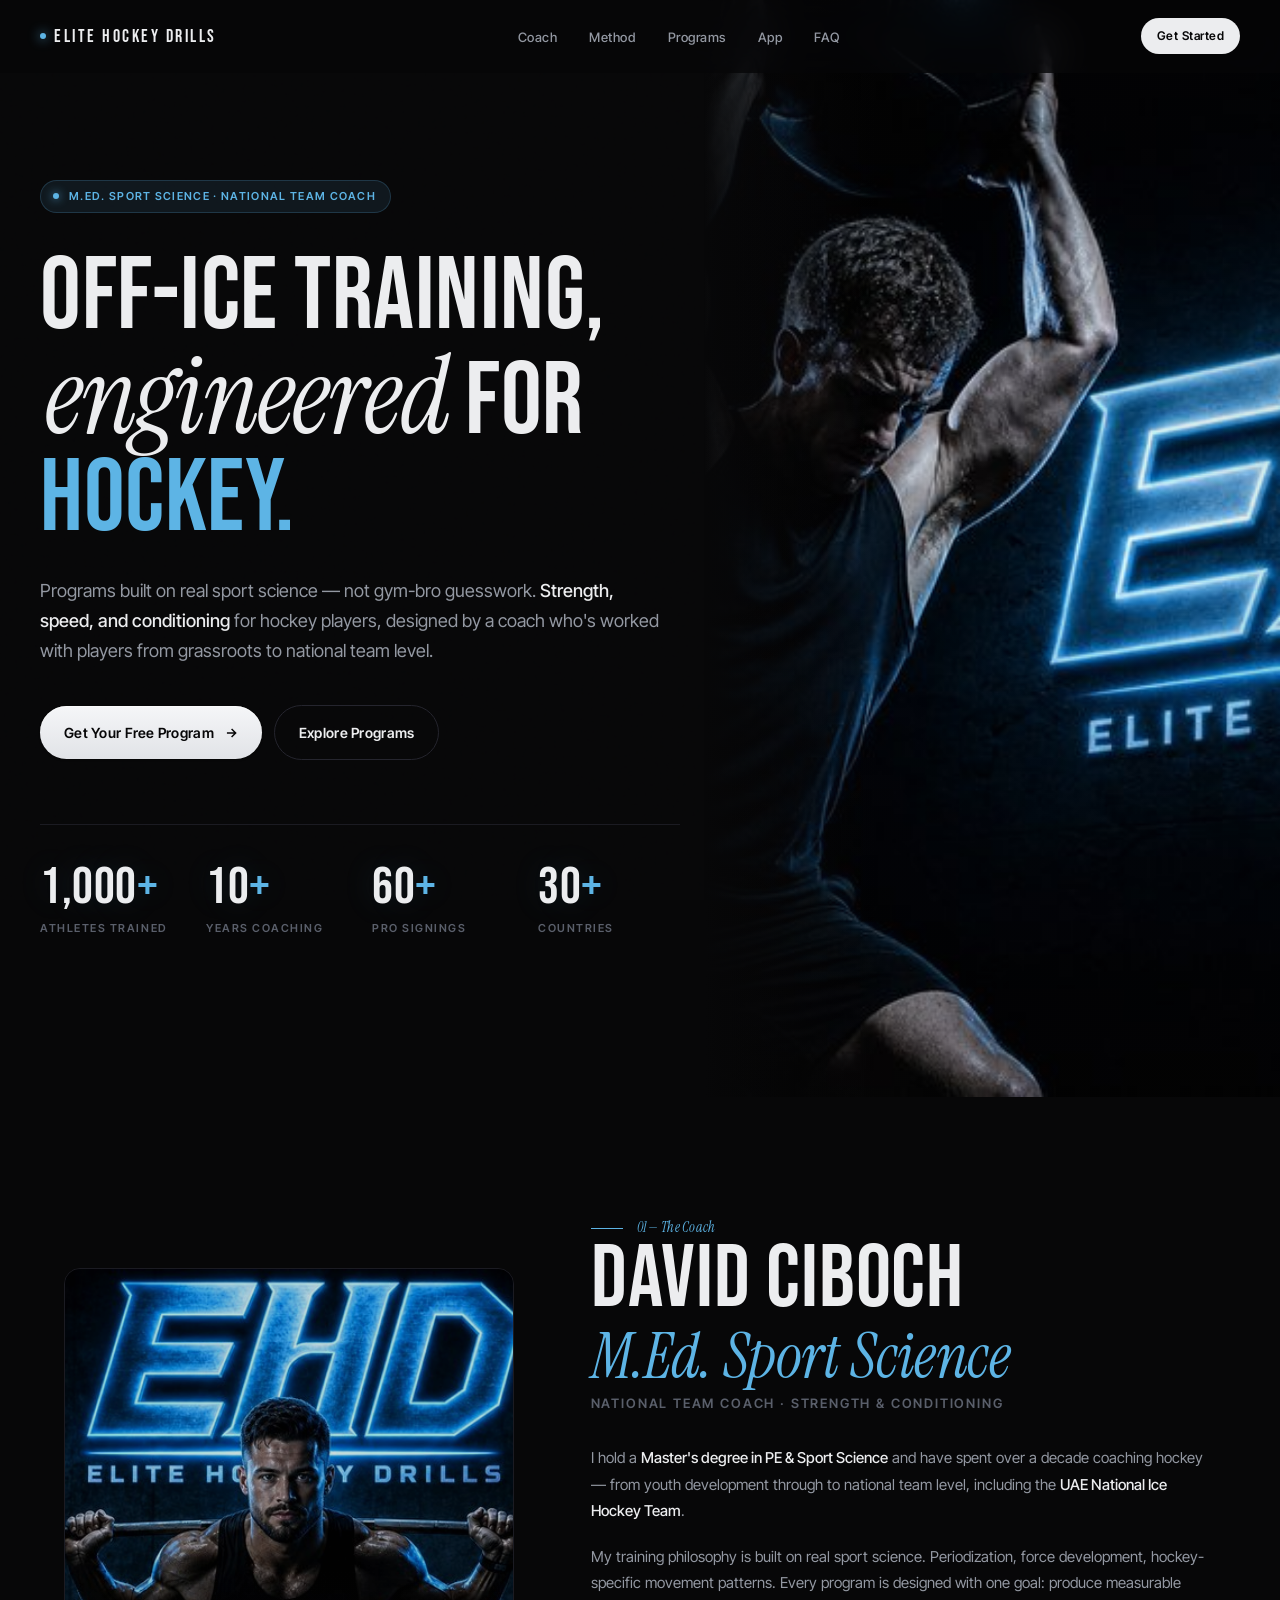
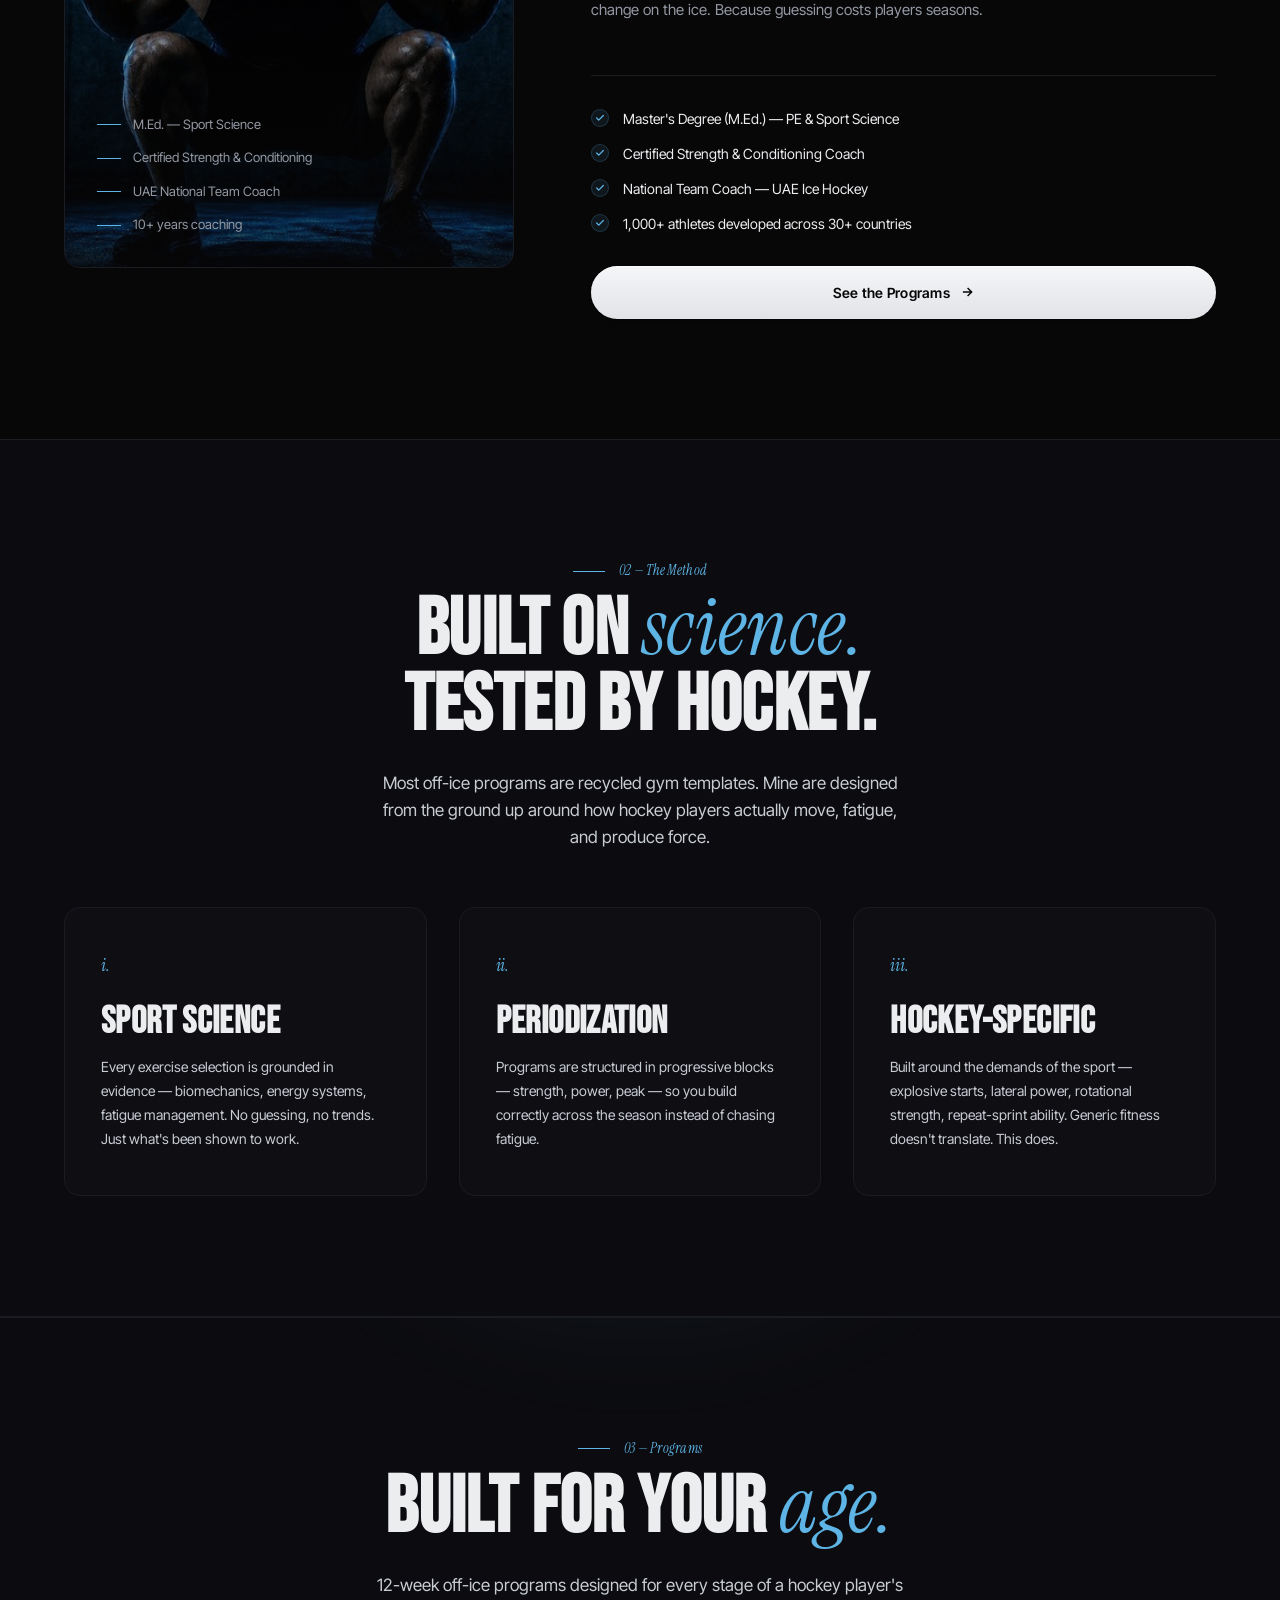
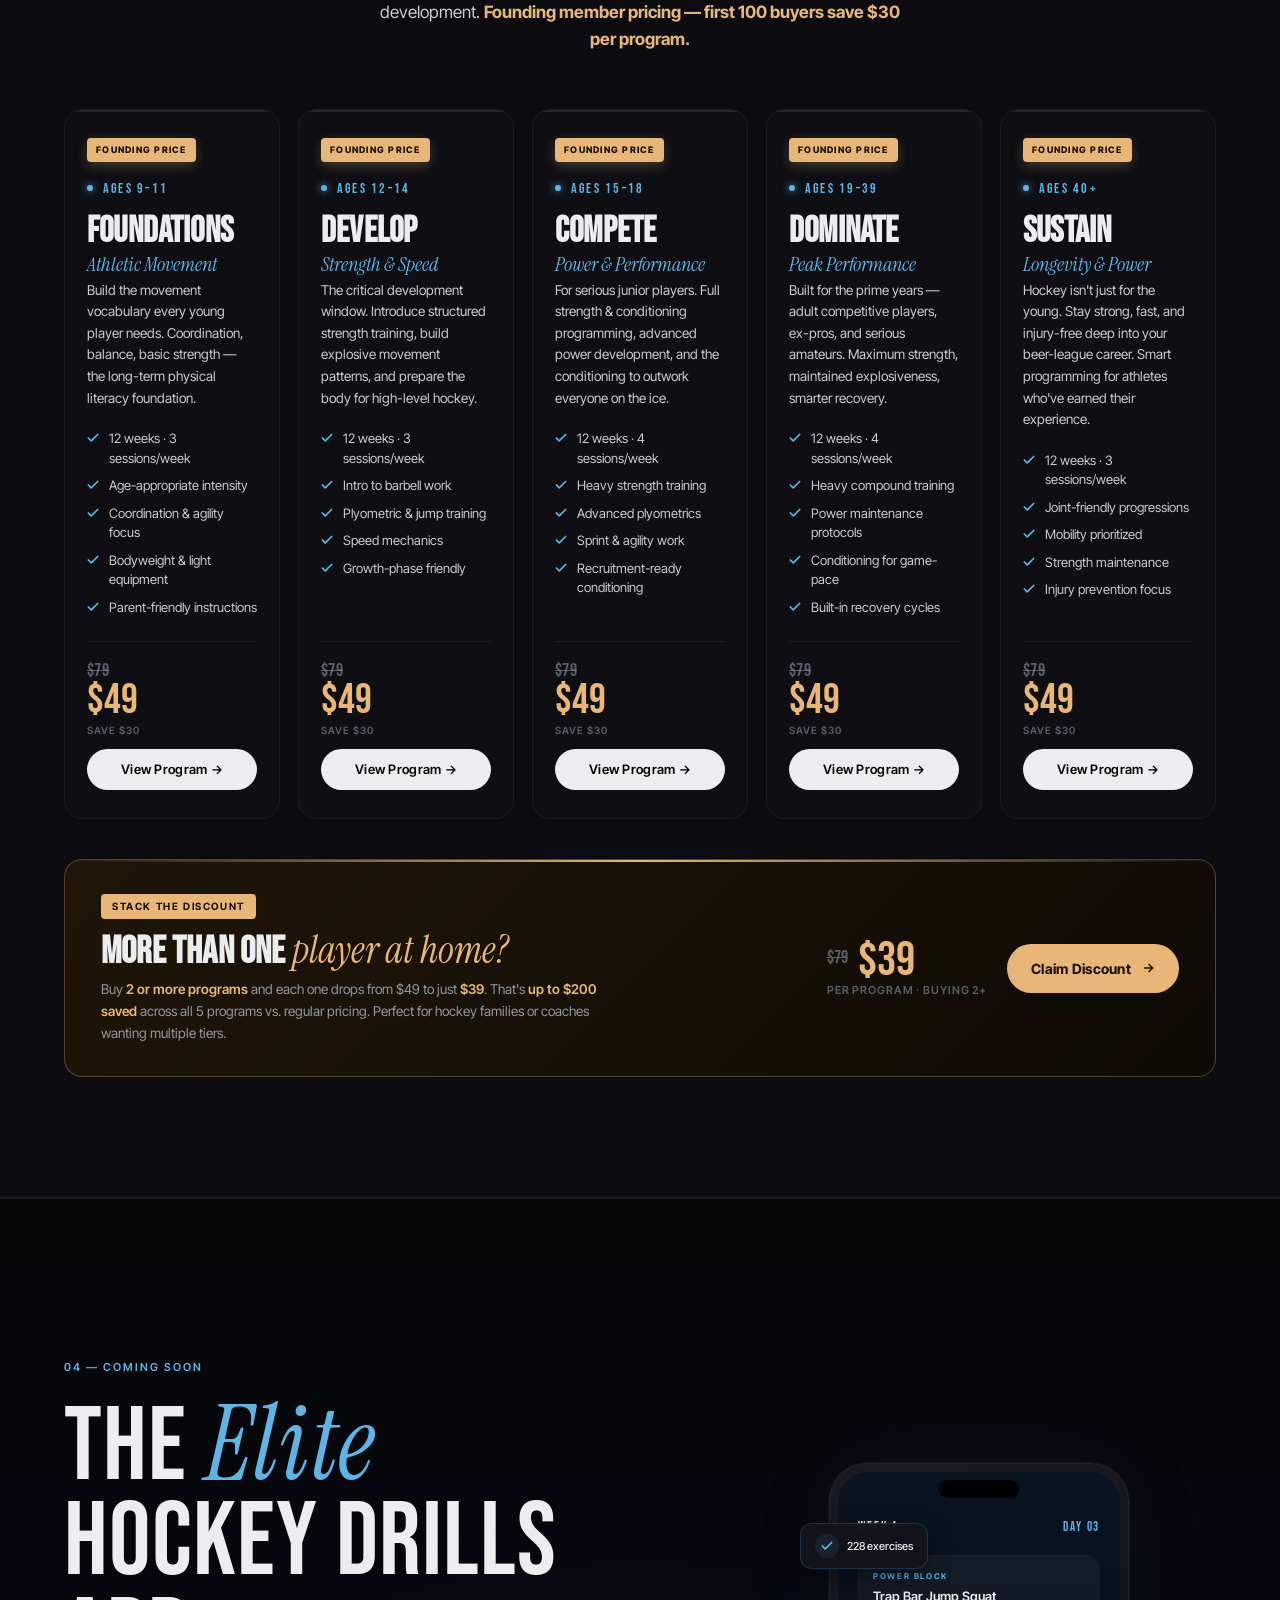
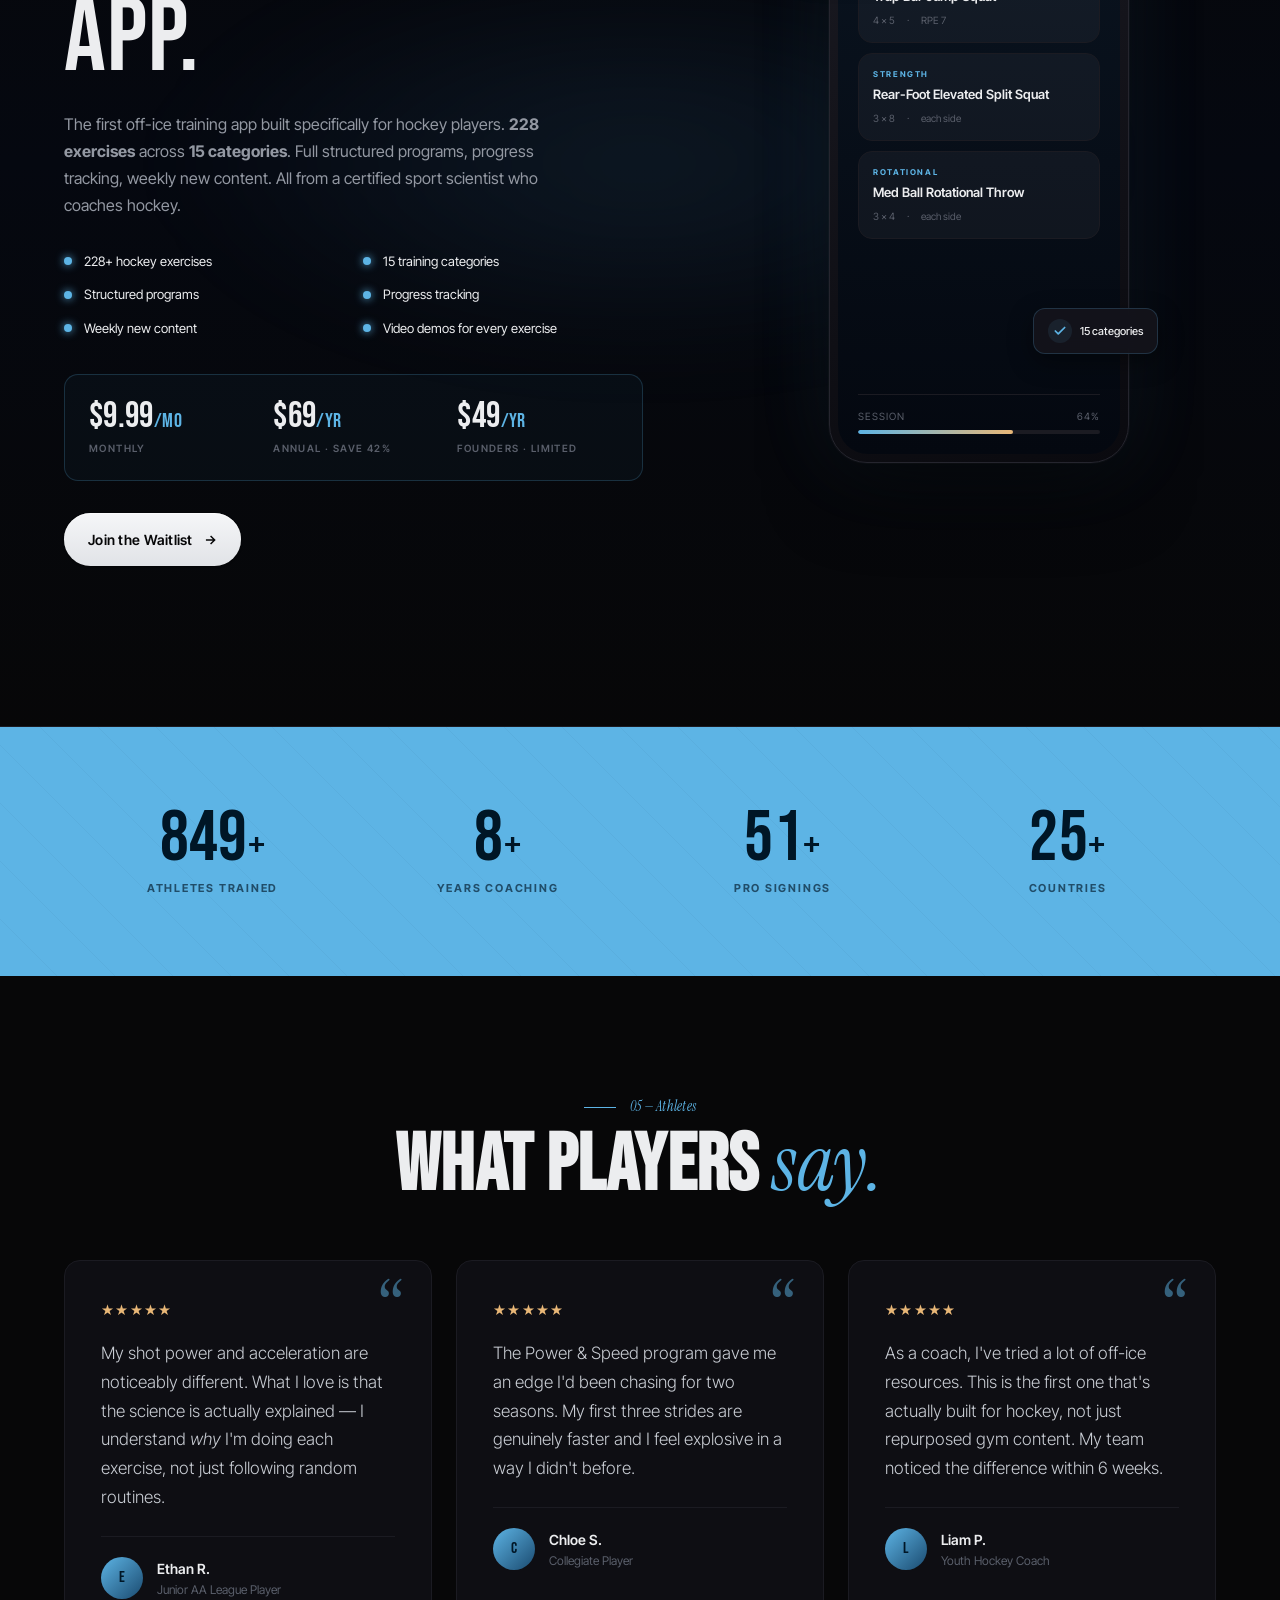
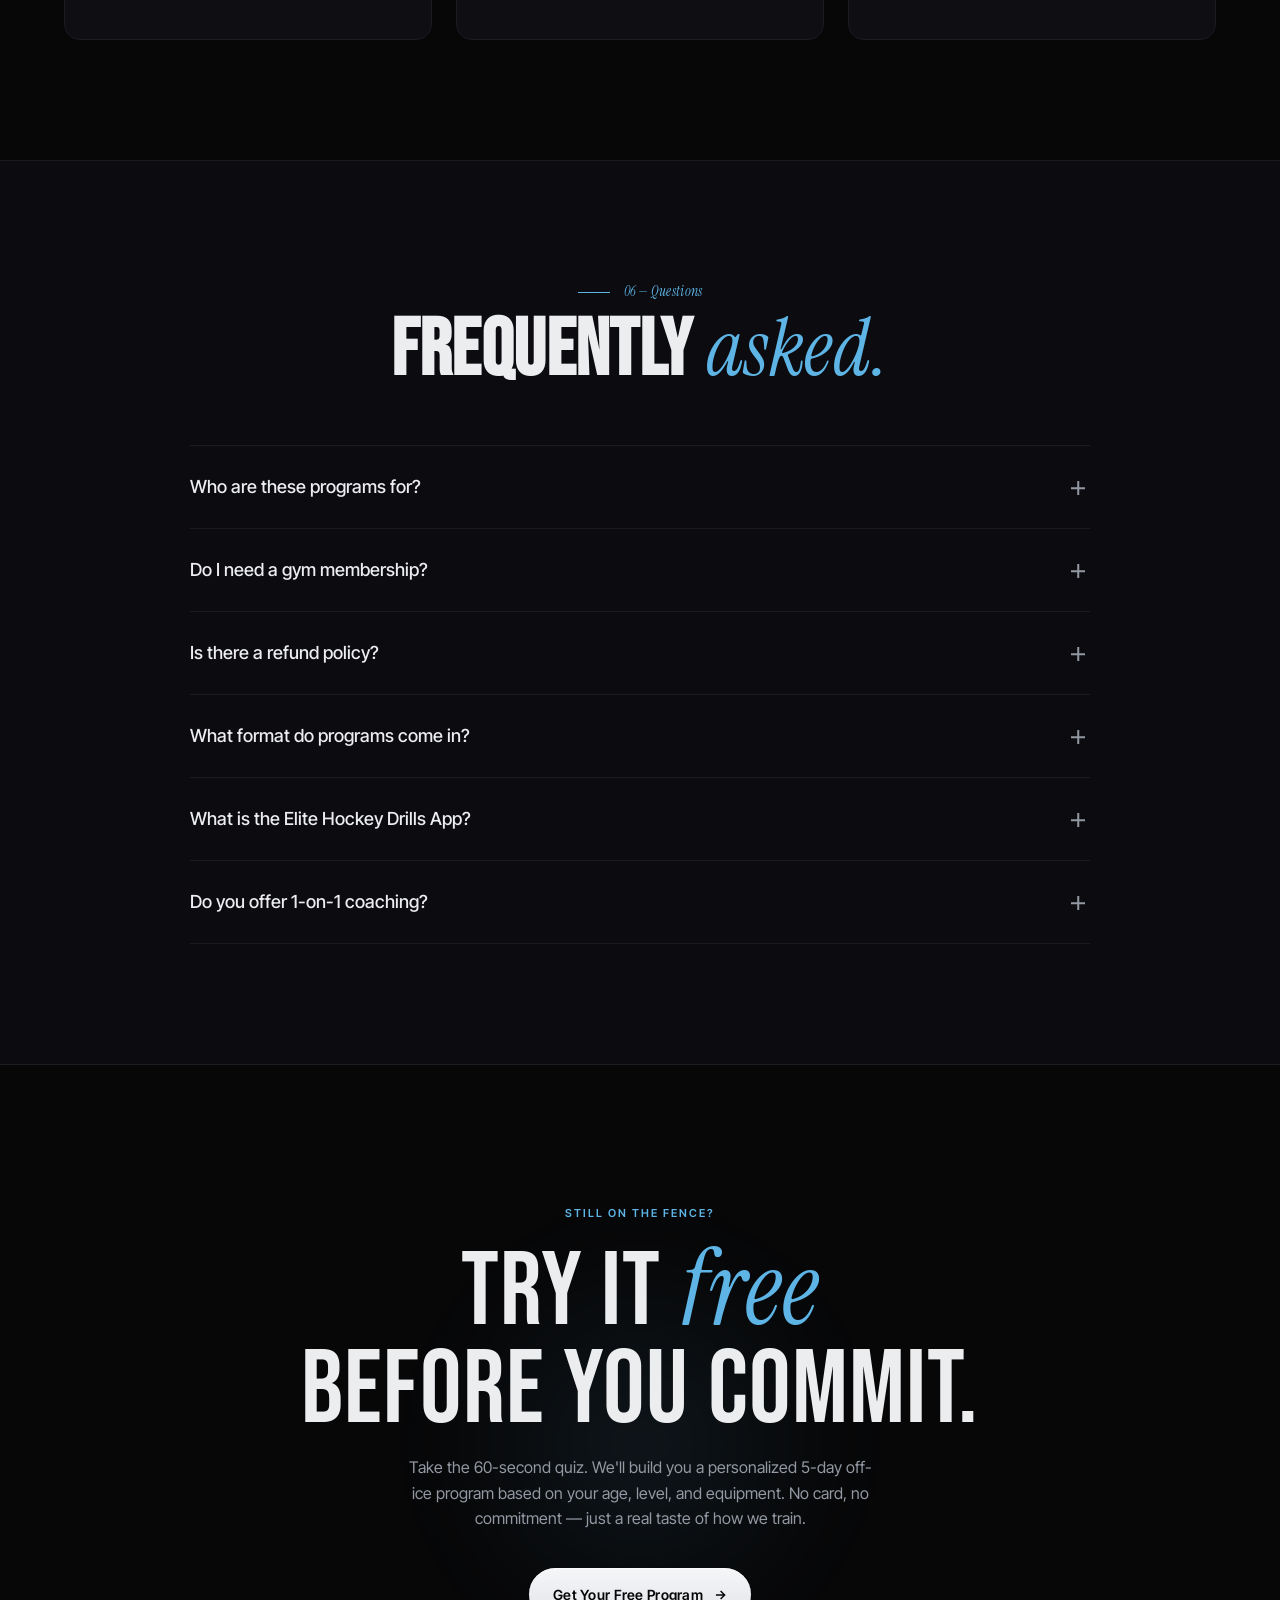
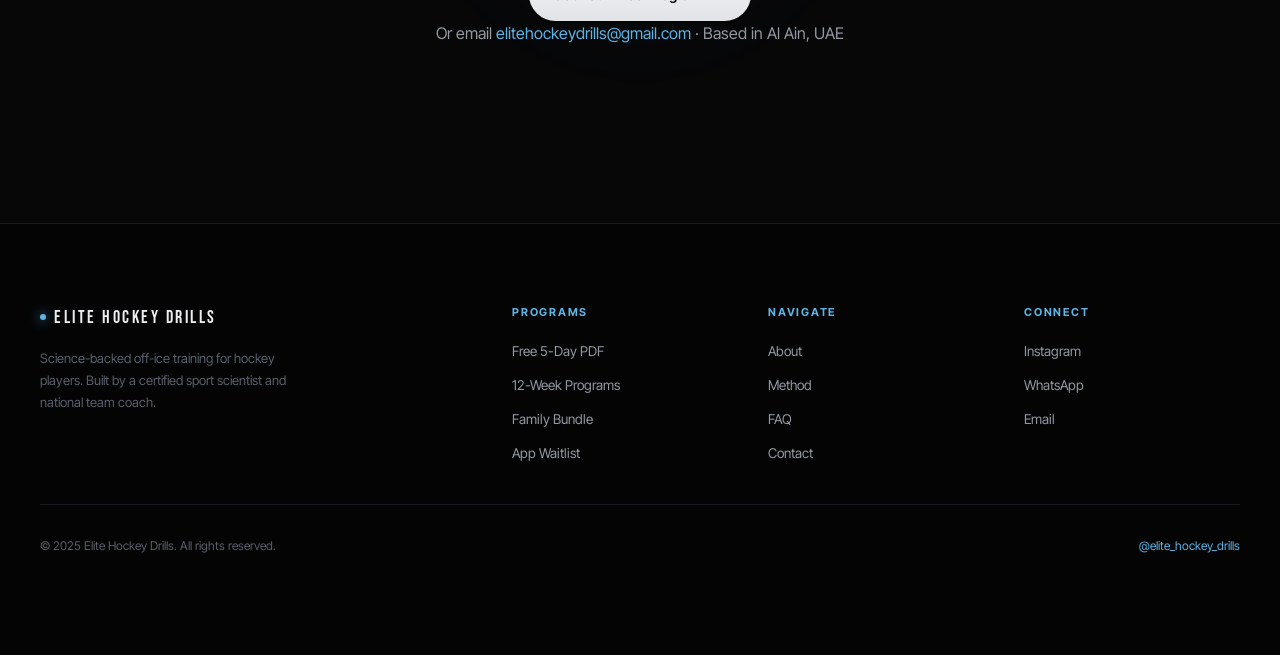
==== commit fcd43b2d: "Update index.html" ====
--- a/index.html
+++ b/index.html
@@ -1003,11 +1003,21 @@
 .bundle-btn:hover{
   box-shadow:0 18px 40px -10px rgba(232,183,119,.45),0 0 0 1px rgba(232,183,119,.3),0 0 60px -8px rgba(232,183,119,.35);
 }
-/* Hero primary button — ice-blue glow when hovered */
+/* Hero primary button — premium hover with depth, no color flash */
+.btn-primary{
+  background:linear-gradient(180deg,#F5F6F8 0%,#E1E3E7 100%);
+  color:#070708;
+  box-shadow:
+    0 1px 2px rgba(0,0,0,.4),
+    inset 0 1px 0 rgba(255,255,255,.6);
+}
 .btn-primary:hover{
-  background:var(--ice);
-  color:#001626;
-  box-shadow:0 18px 40px -10px rgba(93,180,229,.40),0 0 60px -8px rgba(93,180,229,.30);
+  background:linear-gradient(180deg,#FFFFFF 0%,#EDEFF2 100%);
+  box-shadow:
+    0 24px 50px -12px rgba(0,0,0,.5),
+    0 0 0 1px rgba(255,255,255,.12),
+    0 0 80px -16px rgba(93,180,229,.3),
+    inset 0 1px 0 rgba(255,255,255,.9);
 }
 /* Tier button — clean lift + subtle glow */
 .tier-btn:hover{
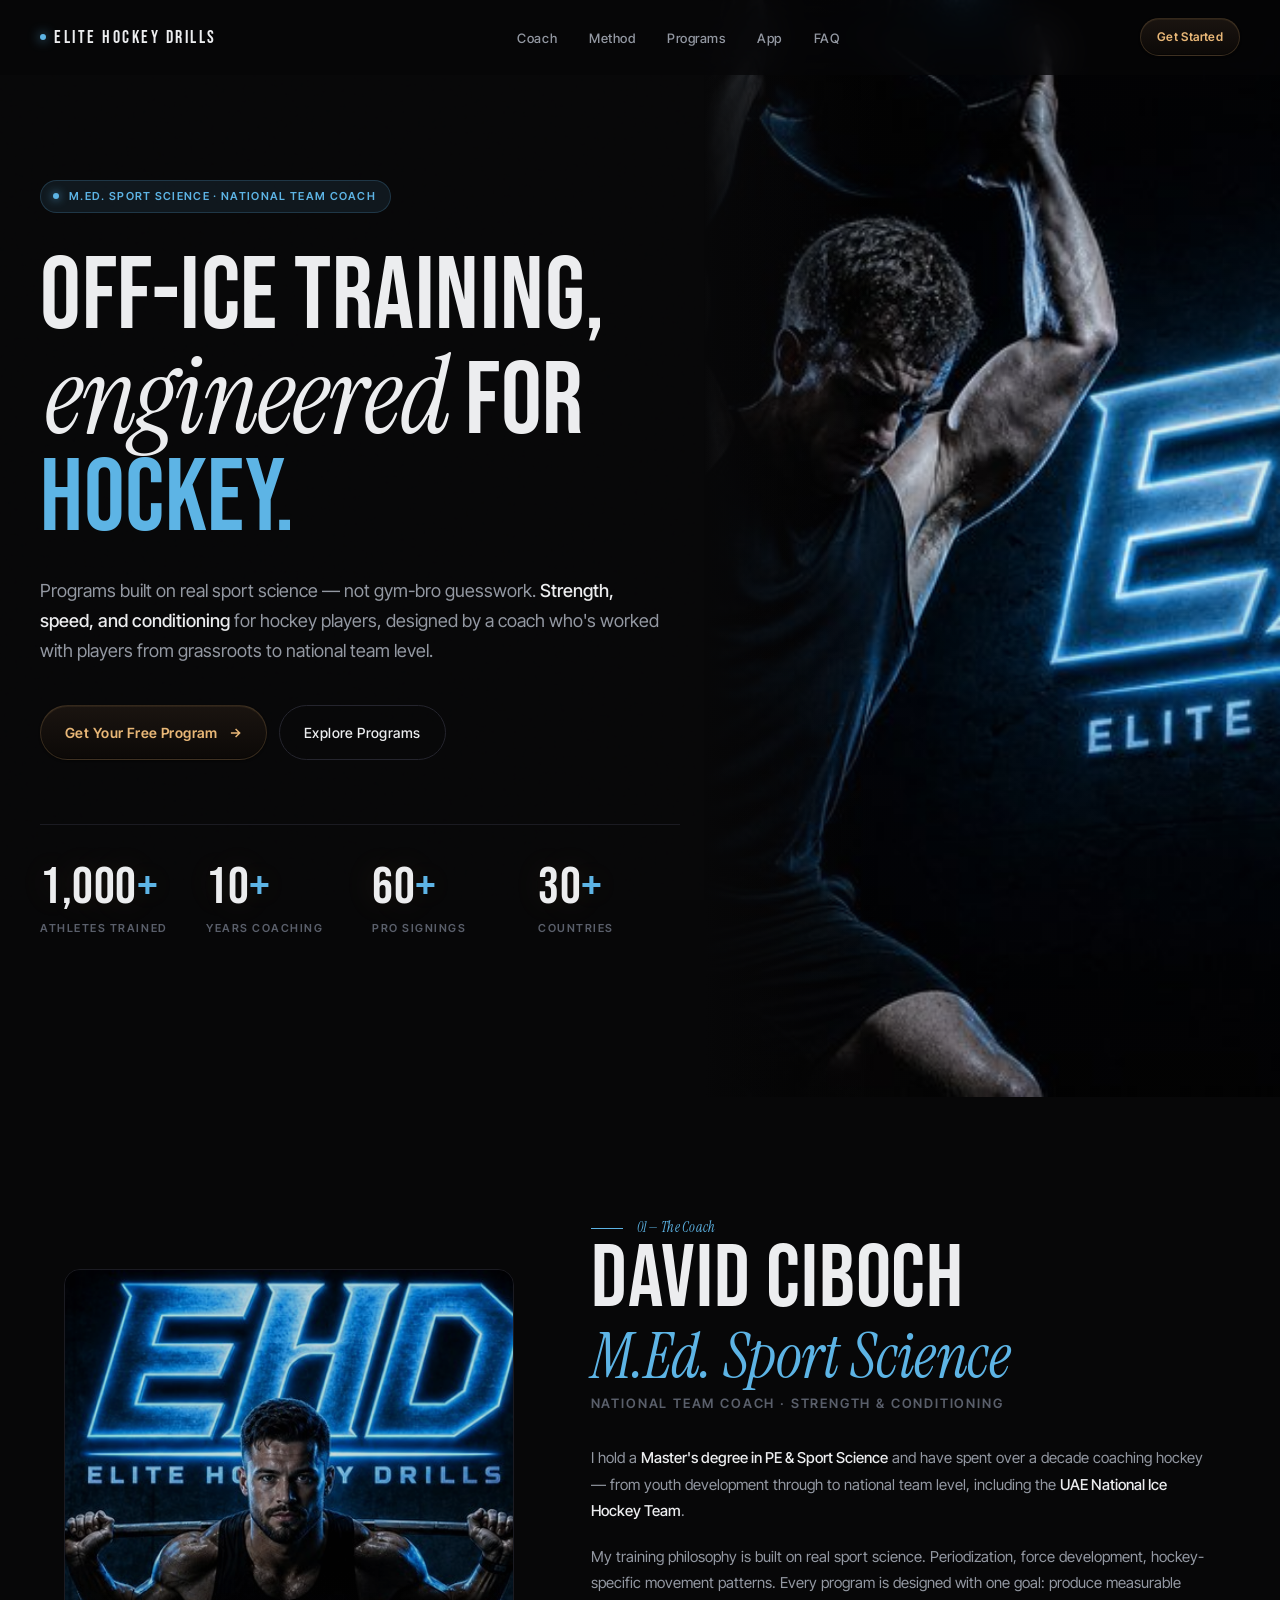
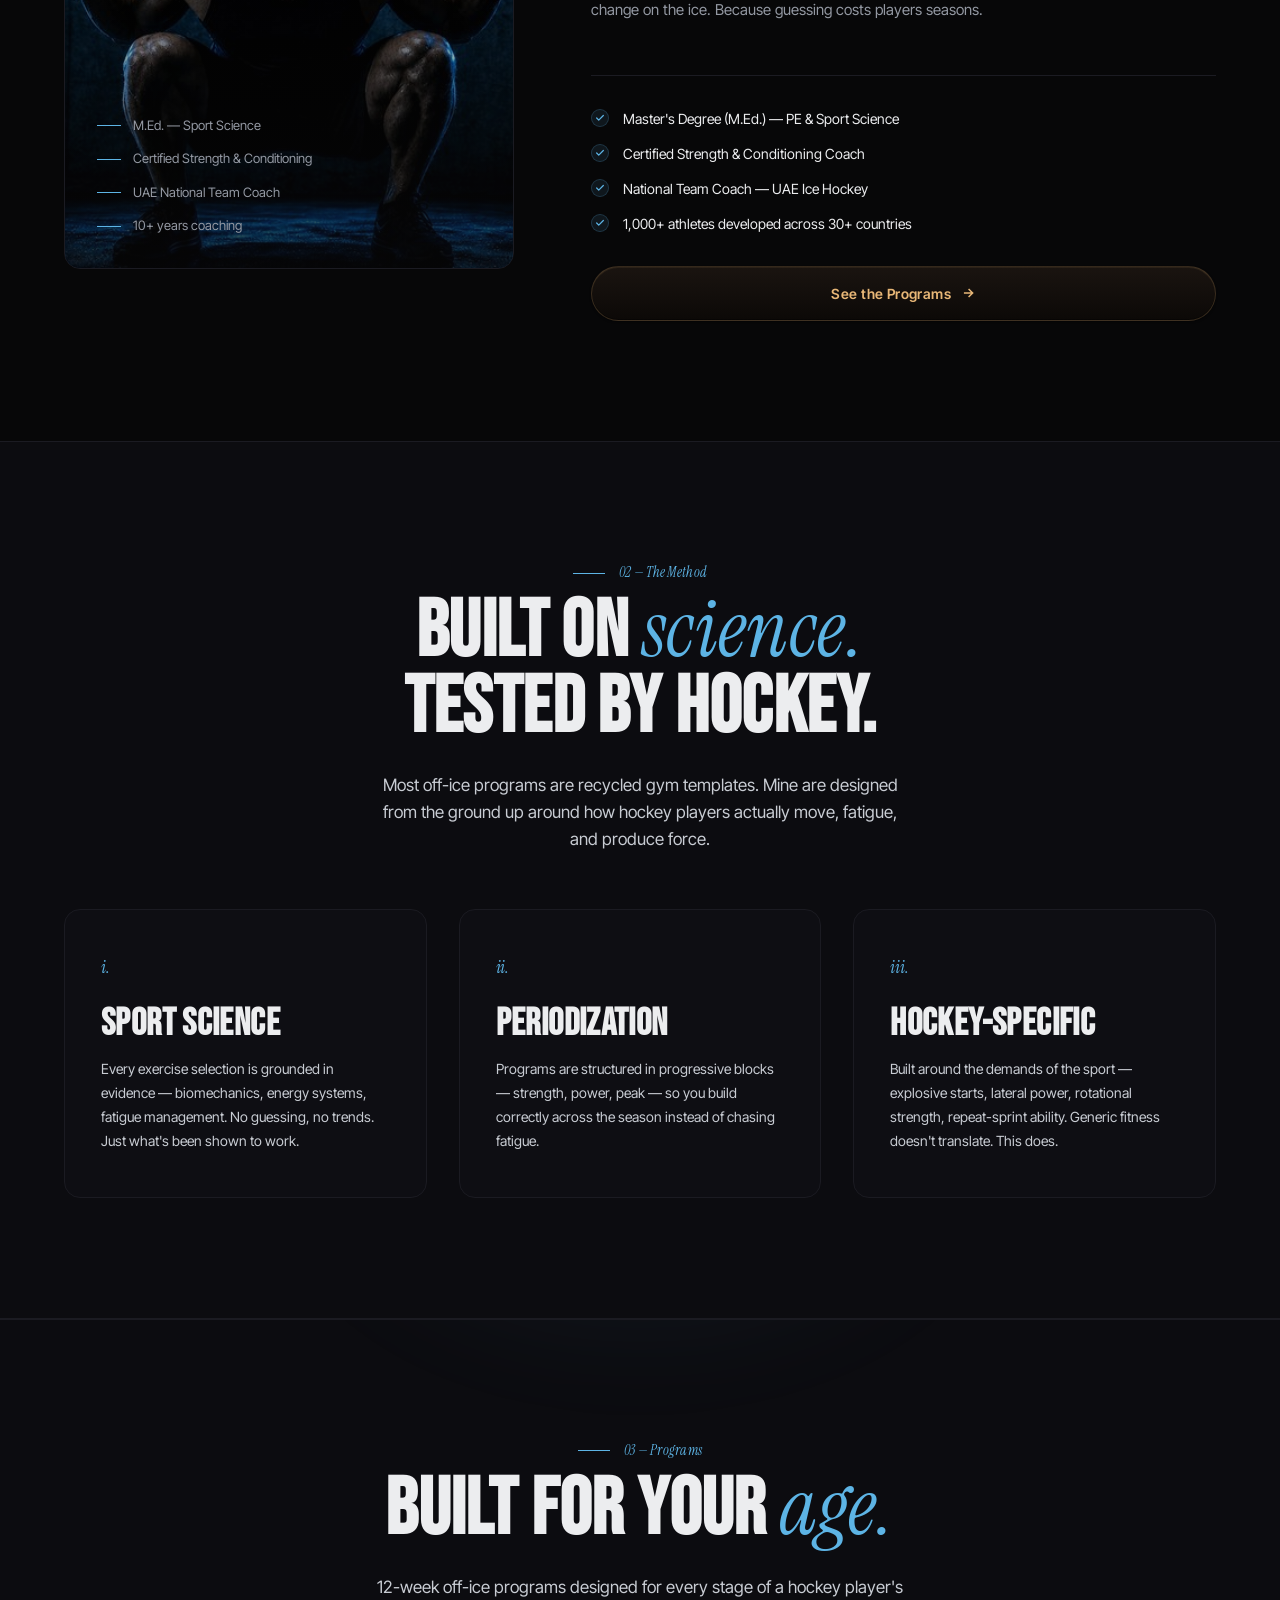
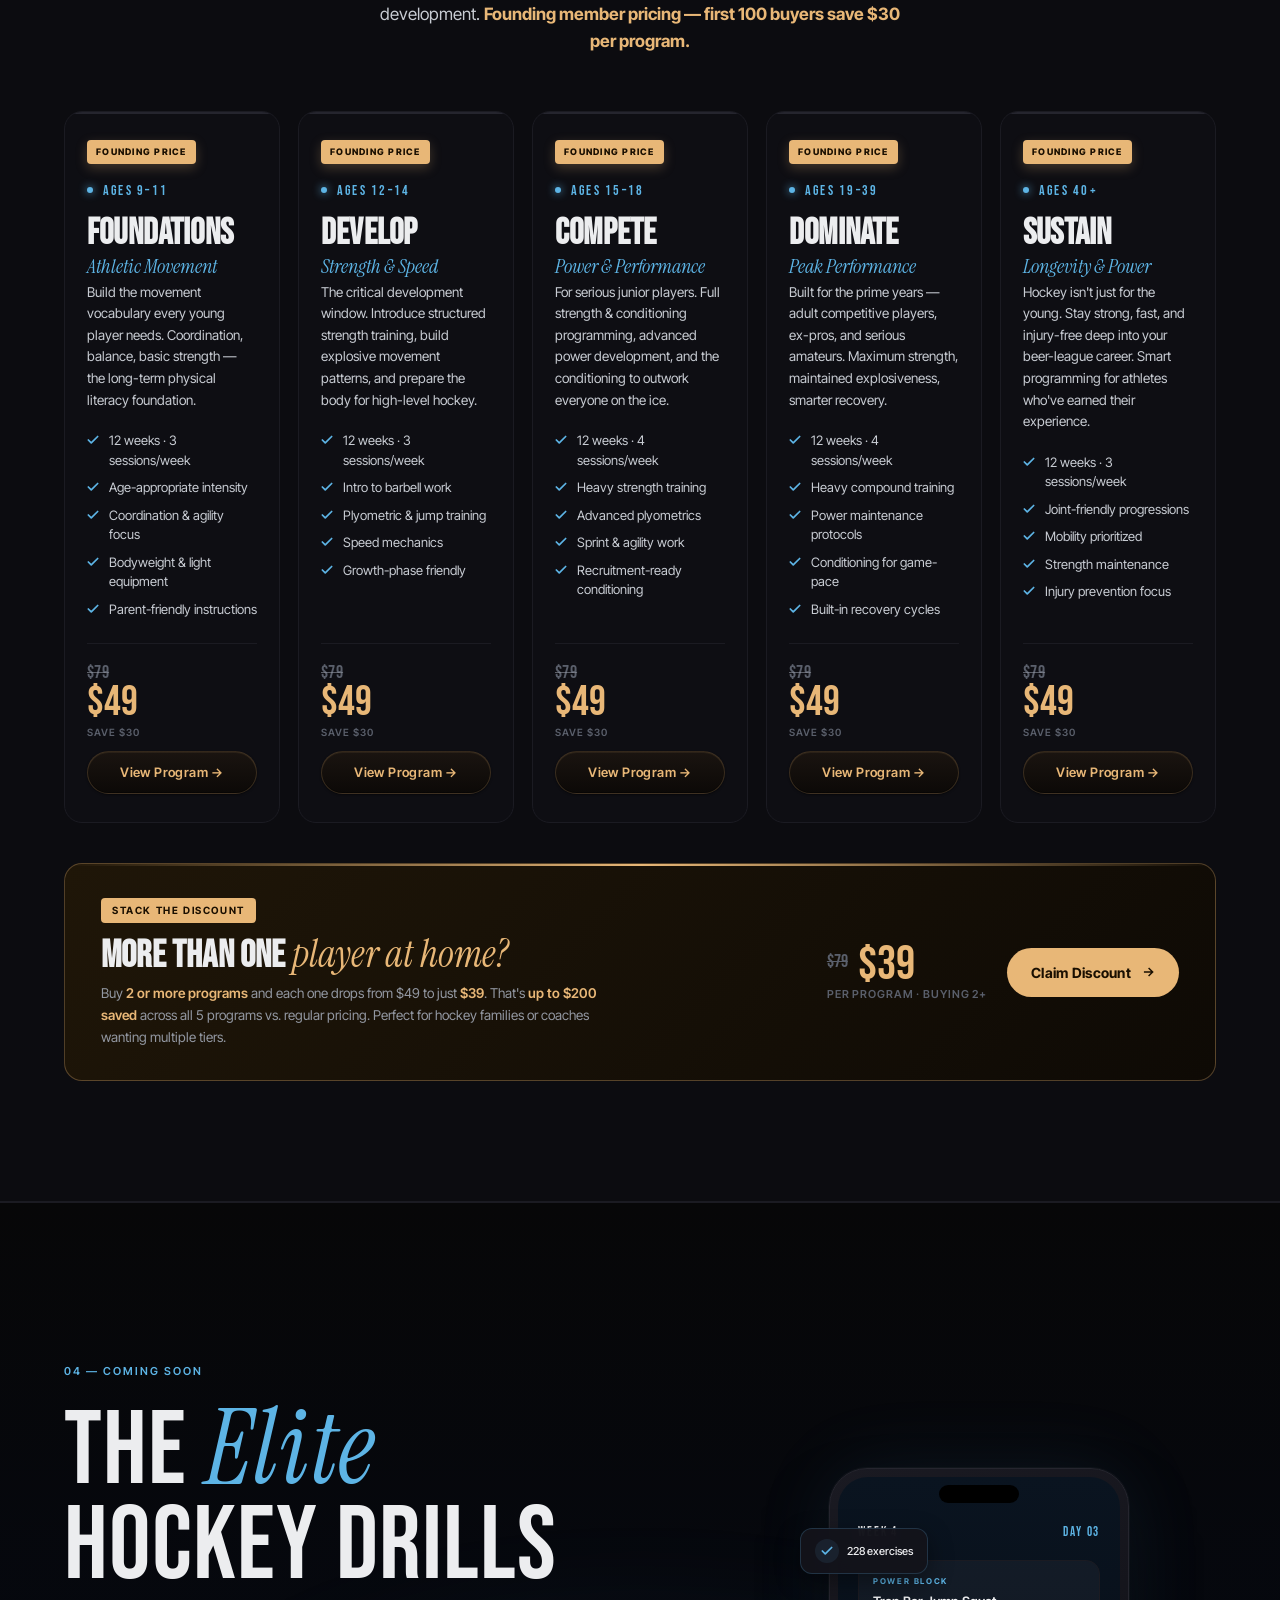
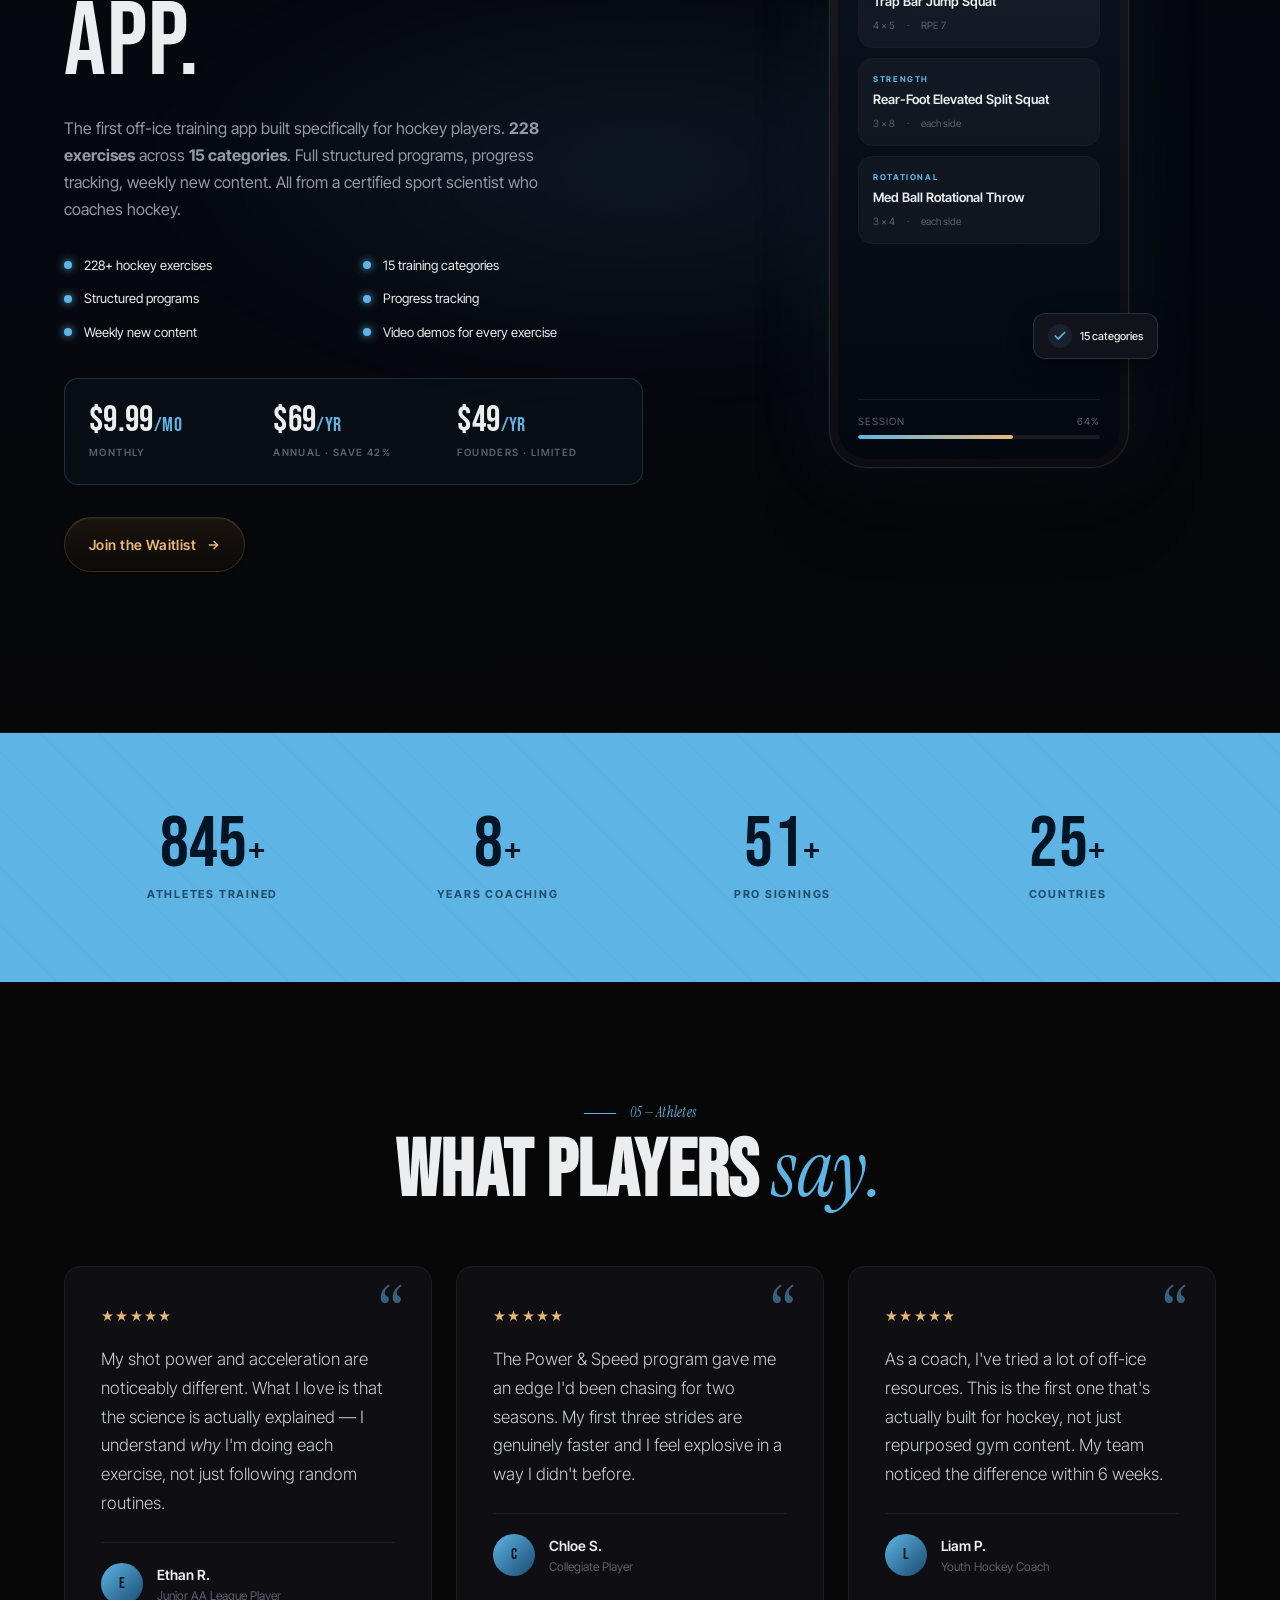
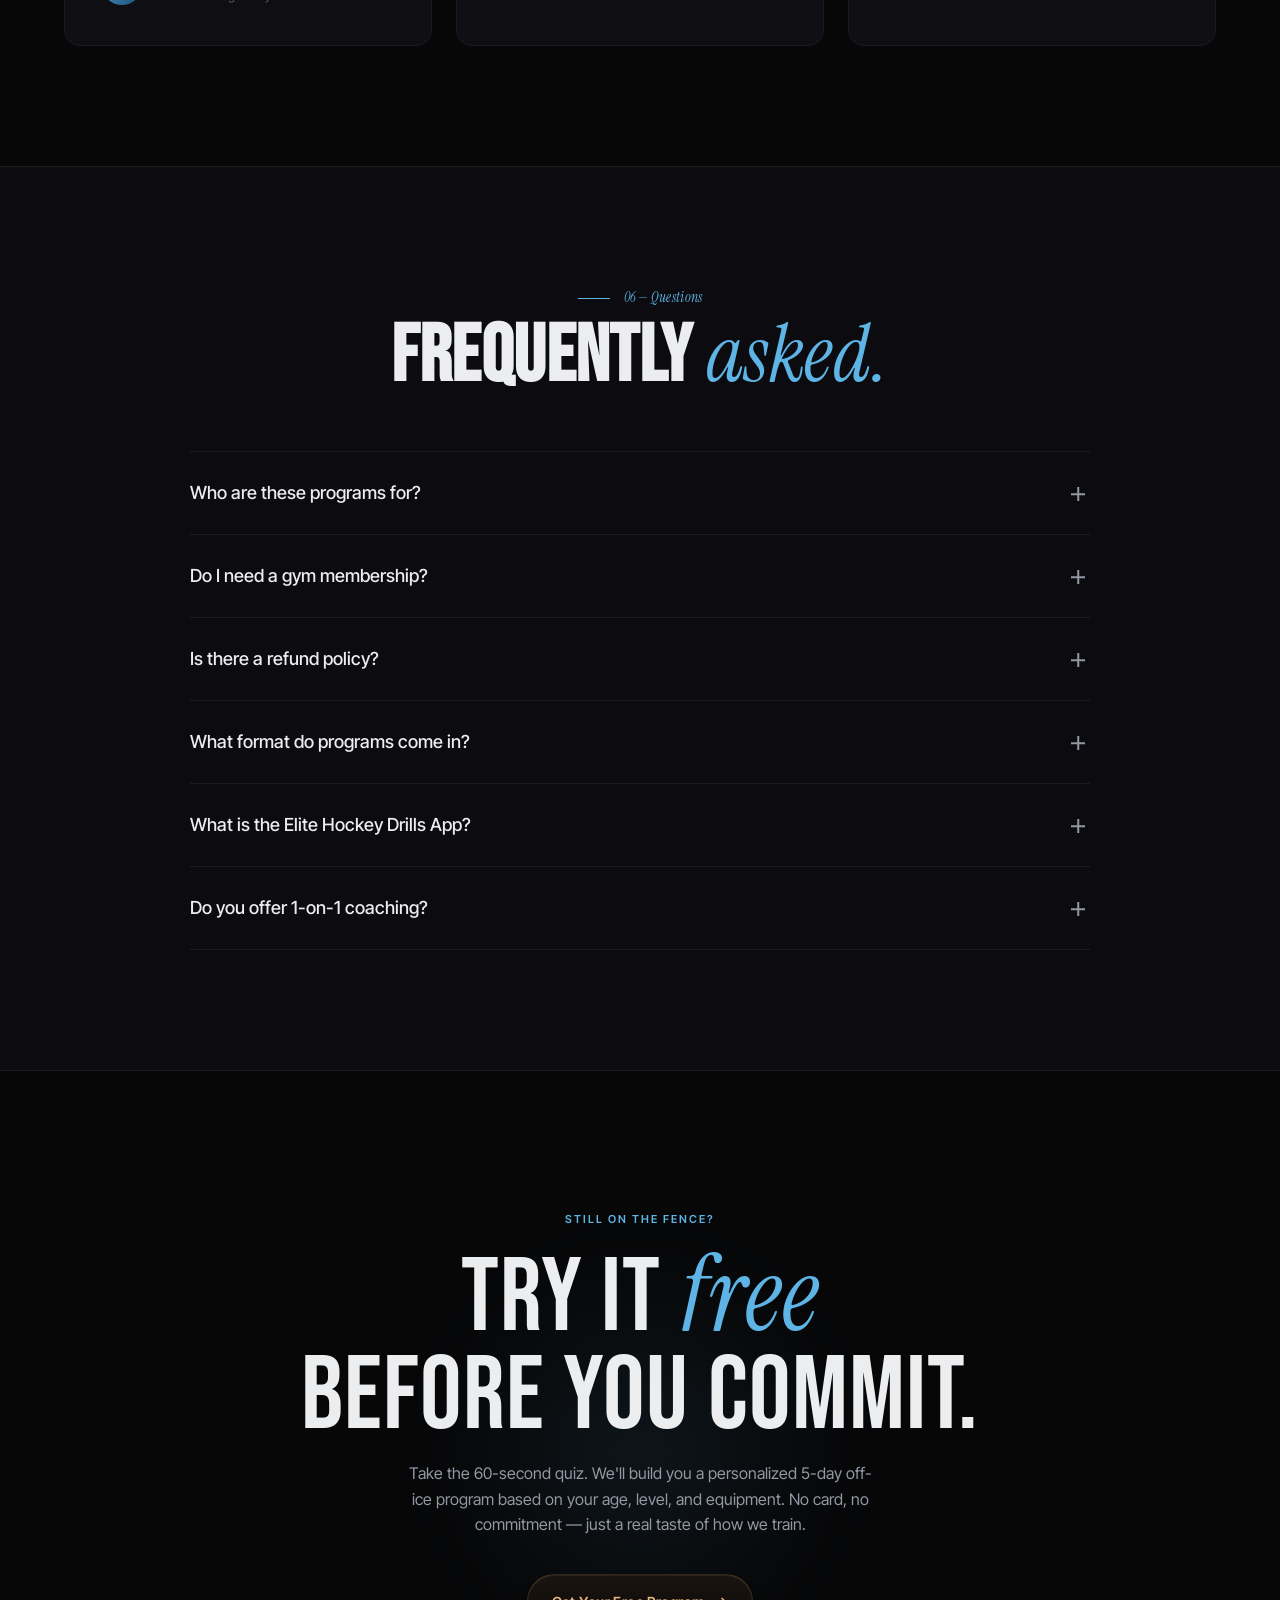
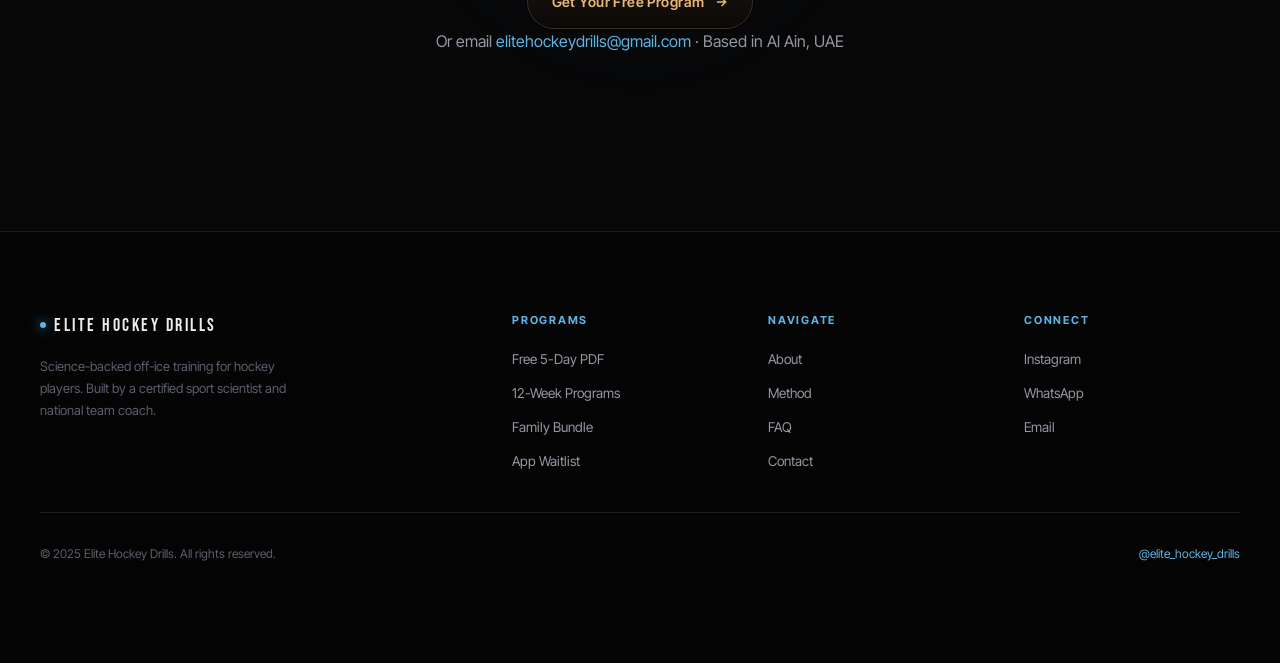
==== commit 1a5799ee: "Update index.html" ====
--- a/index.html
+++ b/index.html
@@ -93,10 +93,8 @@
 .nav-cta{
   font-size:12px;font-weight:600;
   padding:9px 16px;border-radius:100px;
-  background:var(--ink);color:var(--bg);
-  letter-spacing:.04em;transition:transform .2s, background .2s;
-}
-.nav-cta:hover{background:var(--ice);transform:translateY(-1px);}
+  letter-spacing:.04em;
+}
 @media(min-width:900px){.nav-links{display:flex;}.nav{padding:18px 40px;}}
 
 /* HERO */
@@ -216,10 +214,10 @@
   transition:all .25s cubic-bezier(.4,0,.2,1);
   white-space:nowrap;min-height:50px;
 }
-.btn-primary{background:var(--ink);color:var(--bg);}
-.btn-primary:hover{background:var(--ice);color:var(--bg);transform:translateY(-2px);box-shadow:0 16px 32px -8px var(--ice-line);}
-.btn-ghost{border:1px solid var(--line-2);color:var(--ink);background:transparent;}
-.btn-ghost:hover{border-color:var(--ice);color:var(--ice);}
+/* Base btn-primary - will be overridden by the LUXURY block at the bottom */
+.btn-primary{background:#0A0A0E;color:#E8B777;}
+.btn-ghost{border:1px solid var(--line-2);color:var(--ink);background:transparent;transition:all .35s cubic-bezier(.2,.7,.2,1);}
+.btn-ghost:hover{border-color:var(--warm);color:var(--warm);transform:translateY(-2px);}
 .btn-arrow{transition:transform .25s;}
 .btn:hover .btn-arrow{transform:translateX(3px);}
 
@@ -577,18 +575,12 @@
   text-transform:uppercase;
 }
 .tier-btn{
-  background:var(--ink);color:var(--bg);
   padding:11px 18px;
   border-radius:100px;
   font-size:13px;font-weight:600;
   letter-spacing:.02em;
   display:inline-flex;align-items:center;gap:8px;
-  transition:all .2s;
   white-space:nowrap;
-}
-.tier-btn:hover{
-  background:var(--ice);
-  transform:translateY(-1px);
 }
 
 @media(min-width:680px){
@@ -949,137 +941,193 @@
 }
 
 /* =========================================================
-   PREMIUM POLISH — Hover effects, refinements, typography
+   LUXURY BUTTON SYSTEM — Dark gold "watch ad" aesthetic
+   Applied to ALL CTAs: btn-primary, nav-cta, tier-btn, bundle-btn
    ========================================================= */
 
-/* Typography — refined body text colors for premium feel */
-.sec-sub,.about-text,.method-card p,.prog-desc,.tier-desc,.testi-quote,.faq-a,.app-text{color:#C8CCD3;}
-.tier-features li,.prog-list li,.faq-q{color:#C8CCD3;}
-.hero-h1,.sec-title,.hero-stat-num,.tier-headline,.testi-name{font-feature-settings:"ss01","kern","liga";}
-.serif,em{font-feature-settings:"liga","dlig","kern";}
-
-/* PREMIUM hover effect for ALL primary action buttons (any with btn-primary, nav-cta, tier-btn, bundle-btn) */
+/* Reset and unified base for all luxury CTA buttons */
 .btn-primary,
 .nav-cta,
-.tier-btn,
+.tier-btn{
+  position:relative;
+  overflow:hidden;
+  background:linear-gradient(180deg, #1A1410 0%, #0C0907 100%);
+  color:#E8B777;
+  border:1px solid rgba(232,183,119,.18);
+  box-shadow:
+    inset 0 1px 0 rgba(232,183,119,.08),
+    inset 0 -1px 0 rgba(0,0,0,.4),
+    0 1px 2px rgba(0,0,0,.5);
+  transition:
+    transform .45s cubic-bezier(.2,.7,.2,1),
+    box-shadow .45s cubic-bezier(.2,.7,.2,1),
+    border-color .35s ease,
+    color .35s ease;
+  font-weight:600;
+  letter-spacing:.03em;
+}
+
+/* Soft inner glow effect that intensifies on hover */
+.btn-primary::before,
+.nav-cta::before,
+.tier-btn::before{
+  content:'';
+  position:absolute;
+  inset:0;
+  background:radial-gradient(ellipse at center, rgba(232,183,119,.10) 0%, rgba(232,183,119,0) 70%);
+  opacity:0;
+  transition:opacity .5s cubic-bezier(.2,.7,.2,1);
+  pointer-events:none;
+}
+
+/* Shimmer streak that sweeps across on hover */
+.btn-primary::after,
+.nav-cta::after,
+.tier-btn::after{
+  content:'';
+  position:absolute;
+  top:0;
+  left:0;
+  width:100%;
+  height:100%;
+  background:linear-gradient(120deg, transparent 0%, rgba(232,183,119,.20) 50%, transparent 100%);
+  transform:translateX(-130%);
+  transition:transform 1.1s cubic-bezier(.25,.8,.25,1);
+  pointer-events:none;
+}
+
+/* HOVER state — lift, deep shadow, warm glow, gold border */
+.btn-primary:hover,
+.nav-cta:hover,
+.tier-btn:hover{
+  transform:translateY(-4px);
+  border-color:rgba(232,183,119,.5);
+  color:#F2C589;
+  box-shadow:
+    inset 0 1px 0 rgba(232,183,119,.18),
+    inset 0 -1px 0 rgba(0,0,0,.5),
+    0 24px 50px -16px rgba(0,0,0,.7),
+    0 0 0 1px rgba(232,183,119,.15),
+    0 0 80px -8px rgba(232,183,119,.35),
+    0 0 32px -4px rgba(232,183,119,.25);
+}
+.btn-primary:hover::before,
+.nav-cta:hover::before,
+.tier-btn:hover::before{
+  opacity:1;
+}
+.btn-primary:hover::after,
+.nav-cta:hover::after,
+.tier-btn:hover::after{
+  transform:translateX(130%);
+}
+
+/* Active state — settled press */
+.btn-primary:active,
+.nav-cta:active,
+.tier-btn:active{
+  transform:translateY(-1px);
+  transition:transform .12s ease;
+}
+
+/* Arrow icon — golden, slides forward on hover */
+.btn-primary svg,
+.nav-cta svg,
+.tier-btn svg,
+.final-cta-btn svg,
+.btn-arrow{
+  transition:transform .4s cubic-bezier(.2,.7,.2,1);
+  color:#E8B777;
+}
+.btn-primary:hover svg,
+.nav-cta:hover svg,
+.tier-btn:hover svg,
+.btn-primary:hover .btn-arrow,
+.nav-cta:hover .btn-arrow{
+  transform:translateX(6px);
+}
+
+/* BUNDLE BUTTON — solid gold (high-conversion), with luxury hover */
 .bundle-btn{
   position:relative;
   overflow:hidden;
-  transition:transform .35s cubic-bezier(.2,.7,.2,1), box-shadow .35s cubic-bezier(.2,.7,.2,1), background .25s ease, color .25s ease, border-color .25s ease;
-}
-.btn-primary::after,
-.nav-cta::after,
-.tier-btn::after,
+  transition:transform .4s cubic-bezier(.2,.7,.2,1), box-shadow .4s ease;
+}
 .bundle-btn::after{
   content:'';
   position:absolute;
   inset:0;
-  background:linear-gradient(120deg, transparent 0%, rgba(255,255,255,.18) 50%, transparent 100%);
-  transform:translateX(-120%);
-  transition:transform .9s cubic-bezier(.2,.7,.2,1);
+  background:linear-gradient(120deg, transparent 0%, rgba(255,255,255,.3) 50%, transparent 100%);
+  transform:translateX(-130%);
+  transition:transform 1.1s cubic-bezier(.25,.8,.25,1);
   pointer-events:none;
 }
-.btn-primary:hover,
-.nav-cta:hover,
-.tier-btn:hover,
 .bundle-btn:hover{
-  transform:translateY(-3px);
-}
-.btn-primary:hover::after,
-.nav-cta:hover::after,
-.tier-btn:hover::after,
+  transform:translateY(-4px);
+  box-shadow:
+    0 24px 50px -12px rgba(232,183,119,.55),
+    0 0 0 1px rgba(232,183,119,.4),
+    0 0 80px -8px rgba(232,183,119,.45);
+}
 .bundle-btn:hover::after{
-  transform:translateX(120%);
-}
-.btn-primary:active,
-.nav-cta:active,
-.tier-btn:active,
-.bundle-btn:active{
-  transform:translateY(-1px);
-  transition:transform .1s ease;
-}
-
-/* Specifically the GOLD bundle button — premium gold glow on hover */
-.bundle-btn:hover{
-  box-shadow:0 18px 40px -10px rgba(232,183,119,.45),0 0 0 1px rgba(232,183,119,.3),0 0 60px -8px rgba(232,183,119,.35);
-}
-/* Hero primary button — premium hover with depth, no color flash */
-.btn-primary{
-  background:linear-gradient(180deg,#F5F6F8 0%,#E1E3E7 100%);
-  color:#070708;
-  box-shadow:
-    0 1px 2px rgba(0,0,0,.4),
-    inset 0 1px 0 rgba(255,255,255,.6);
-}
-.btn-primary:hover{
-  background:linear-gradient(180deg,#FFFFFF 0%,#EDEFF2 100%);
-  box-shadow:
-    0 24px 50px -12px rgba(0,0,0,.5),
-    0 0 0 1px rgba(255,255,255,.12),
-    0 0 80px -16px rgba(93,180,229,.3),
-    inset 0 1px 0 rgba(255,255,255,.9);
-}
-/* Tier button — clean lift + subtle glow */
-.tier-btn:hover{
-  box-shadow:0 14px 28px -8px rgba(93,180,229,.40);
-}
-/* Nav CTA hover refinement */
-.nav-cta:hover{
-  box-shadow:0 10px 24px -6px rgba(93,180,229,.4);
-}
-
-/* Arrow slide on all CTA buttons */
-.btn-primary svg,
-.nav-cta svg,
-.tier-btn svg,
-.bundle-btn svg,
-.final-cta-btn svg{
+  transform:translateX(130%);
+}
+.bundle-btn svg{
   transition:transform .35s cubic-bezier(.2,.7,.2,1);
 }
-.btn-primary:hover svg,
-.nav-cta:hover svg,
-.tier-btn:hover svg,
 .bundle-btn:hover svg{
   transform:translateX(4px);
 }
 
+/* Ghost button refinement — also luxury, just outlined */
+.btn-ghost{
+  letter-spacing:.03em;
+  font-weight:500;
+}
+
 /* Method cards — refined hover */
 .method-card{
-  transition:transform .4s cubic-bezier(.2,.7,.2,1),border-color .4s,box-shadow .4s;
+  transition:transform .45s cubic-bezier(.2,.7,.2,1),border-color .45s,box-shadow .45s;
 }
 .method-card:hover{
   transform:translateY(-6px);
-  border-color:var(--ice-line);
-  box-shadow:0 18px 40px -16px rgba(0,0,0,.6),0 0 0 1px var(--ice-line),0 0 60px -10px rgba(93,180,229,.18);
-}
-
-/* Tier program cards — refined hover */
+  border-color:rgba(232,183,119,.25);
+  box-shadow:
+    0 24px 48px -16px rgba(0,0,0,.6),
+    0 0 0 1px rgba(232,183,119,.12),
+    0 0 80px -16px rgba(232,183,119,.18);
+}
+
+/* Tier program cards — same luxury treatment */
 .tier-card{
-  transition:transform .4s cubic-bezier(.2,.7,.2,1),border-color .4s,box-shadow .4s;
+  transition:transform .45s cubic-bezier(.2,.7,.2,1),border-color .45s,box-shadow .45s;
 }
 .tier-card:hover{
   transform:translateY(-6px);
-  border-color:var(--ice-line);
-  box-shadow:0 18px 40px -16px rgba(0,0,0,.6),0 0 0 1px var(--ice-line),0 0 60px -10px rgba(93,180,229,.18);
-}
-
-/* Testimonial cards — refined hover */
+  border-color:rgba(232,183,119,.3);
+  box-shadow:
+    0 24px 48px -16px rgba(0,0,0,.6),
+    0 0 0 1px rgba(232,183,119,.15),
+    0 0 80px -16px rgba(232,183,119,.2);
+}
+
+/* Testimonial cards */
 .testi-card{
-  transition:transform .4s cubic-bezier(.2,.7,.2,1),border-color .4s,box-shadow .4s;
+  transition:transform .45s cubic-bezier(.2,.7,.2,1),border-color .45s,box-shadow .45s;
 }
 .testi-card:hover{
   transform:translateY(-4px);
-  border-color:var(--warm-soft);
-  box-shadow:0 14px 32px -12px rgba(0,0,0,.5);
-}
-
-/* Hero stat numbers — subtle glow on hover */
+  border-color:rgba(232,183,119,.2);
+  box-shadow:0 16px 32px -12px rgba(0,0,0,.5);
+}
+
+/* Hero stat numbers — subtle warm glow */
 .hero-stat-num{
-  transition:text-shadow .4s ease,transform .4s ease;
+  transition:text-shadow .4s ease;
   display:inline-block;
 }
 .hero-stat-num.counted{
-  text-shadow:0 0 32px rgba(93,180,229,.15);
+  text-shadow:0 0 32px rgba(232,183,119,.12);
 }
 
 /* Nav links underline animation */
@@ -1091,23 +1139,25 @@
   left:0;
   width:100%;
   height:1px;
-  background:var(--ice);
+  background:var(--warm);
   transform:scaleX(0);
   transform-origin:right center;
-  transition:transform .35s cubic-bezier(.2,.7,.2,1);
+  transition:transform .4s cubic-bezier(.2,.7,.2,1);
 }
 .nav-links a:hover::after{
   transform:scaleX(1);
   transform-origin:left center;
 }
 
-/* FAQ items — refined hover */
-.faq-item{transition:border-color .3s ease,background .3s ease;}
-.faq-item:hover{border-color:var(--ice-line);}
-
-/* App section image refinement */
-.app-image{transition:transform .6s cubic-bezier(.2,.7,.2,1);}
-.app-section:hover .app-image{transform:translateY(-4px);}
+/* FAQ items hover */
+.faq-item{transition:border-color .35s ease;}
+.faq-item:hover{border-color:rgba(232,183,119,.18);}
+
+/* Typography — refined body text */
+.sec-sub,.about-text,.method-card p,.prog-desc,.tier-desc,.testi-quote,.faq-a,.app-text{color:#C8CCD3;}
+.tier-features li,.prog-list li,.faq-q{color:#C8CCD3;}
+.hero-h1,.sec-title,.hero-stat-num,.tier-headline,.testi-name{font-feature-settings:"ss01","kern","liga";}
+.serif,em{font-feature-settings:"liga","dlig","kern";}
 </style>
 </head>
 <body>
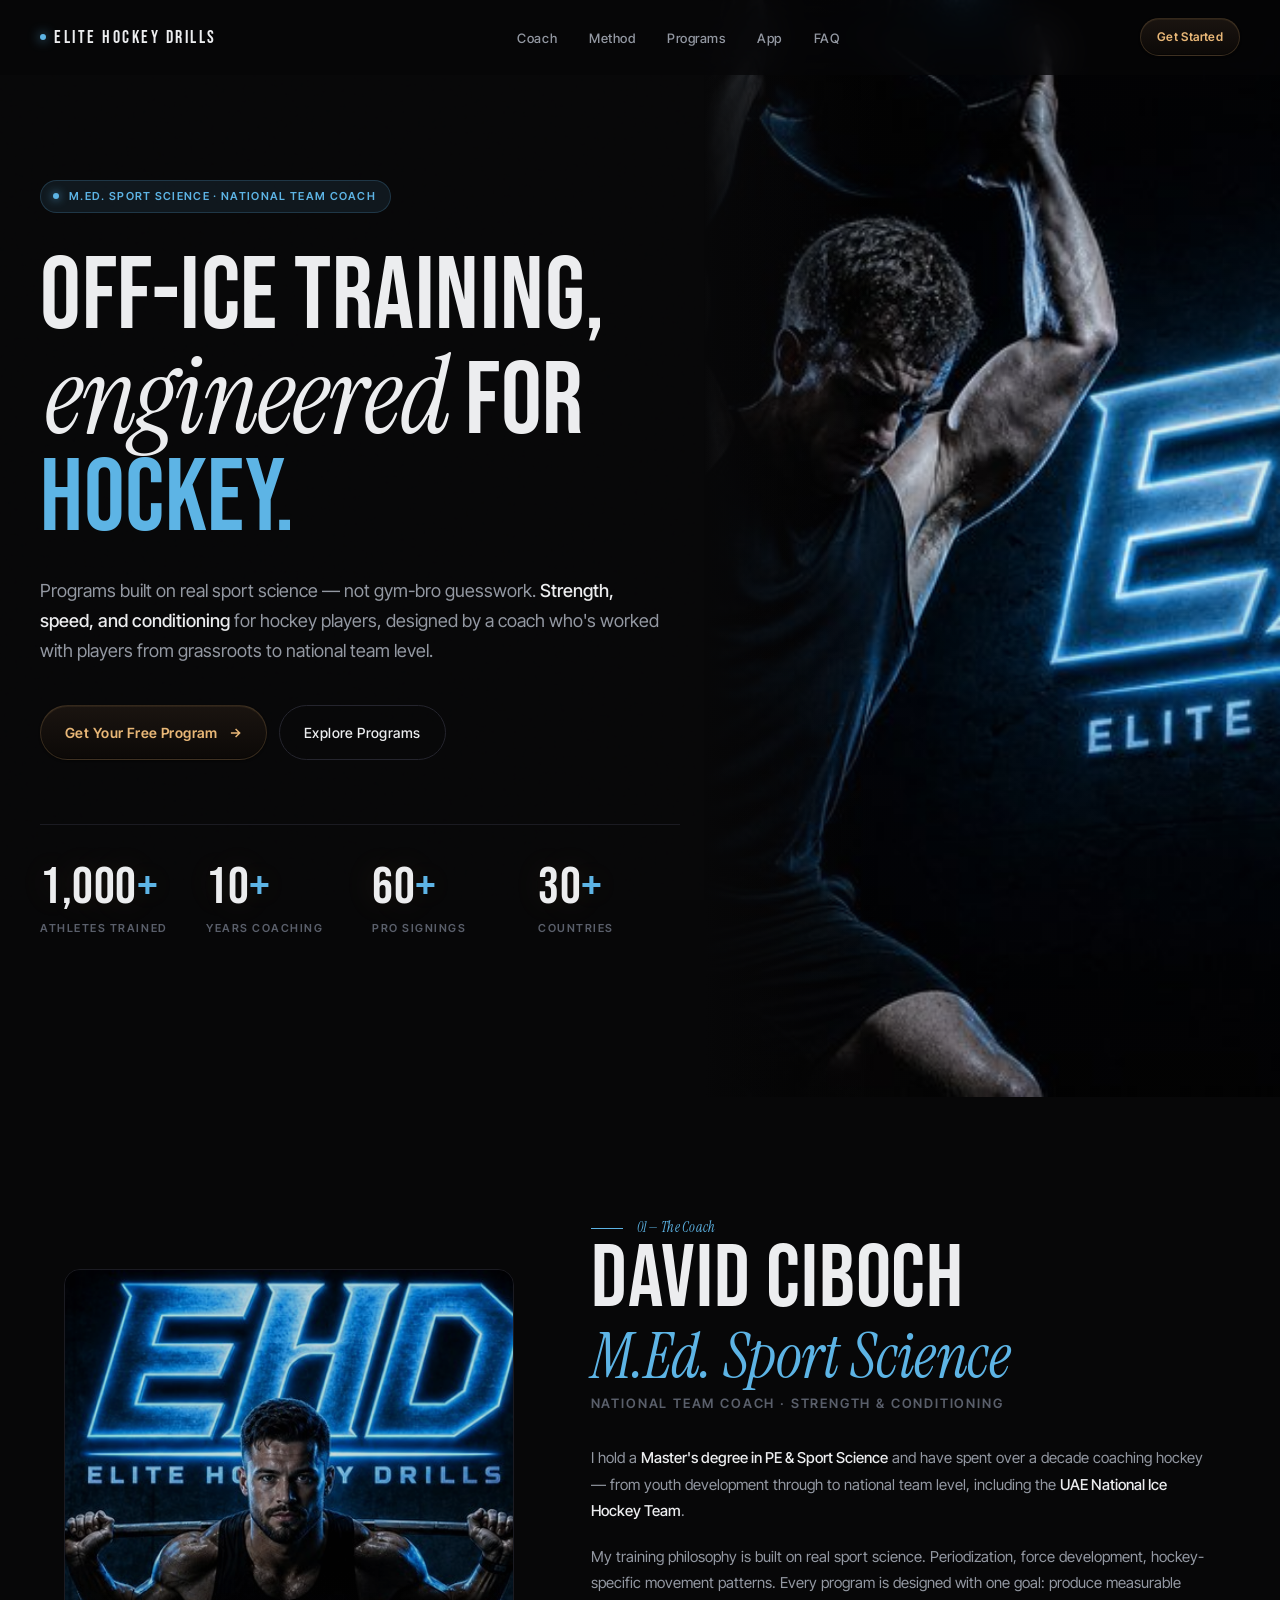
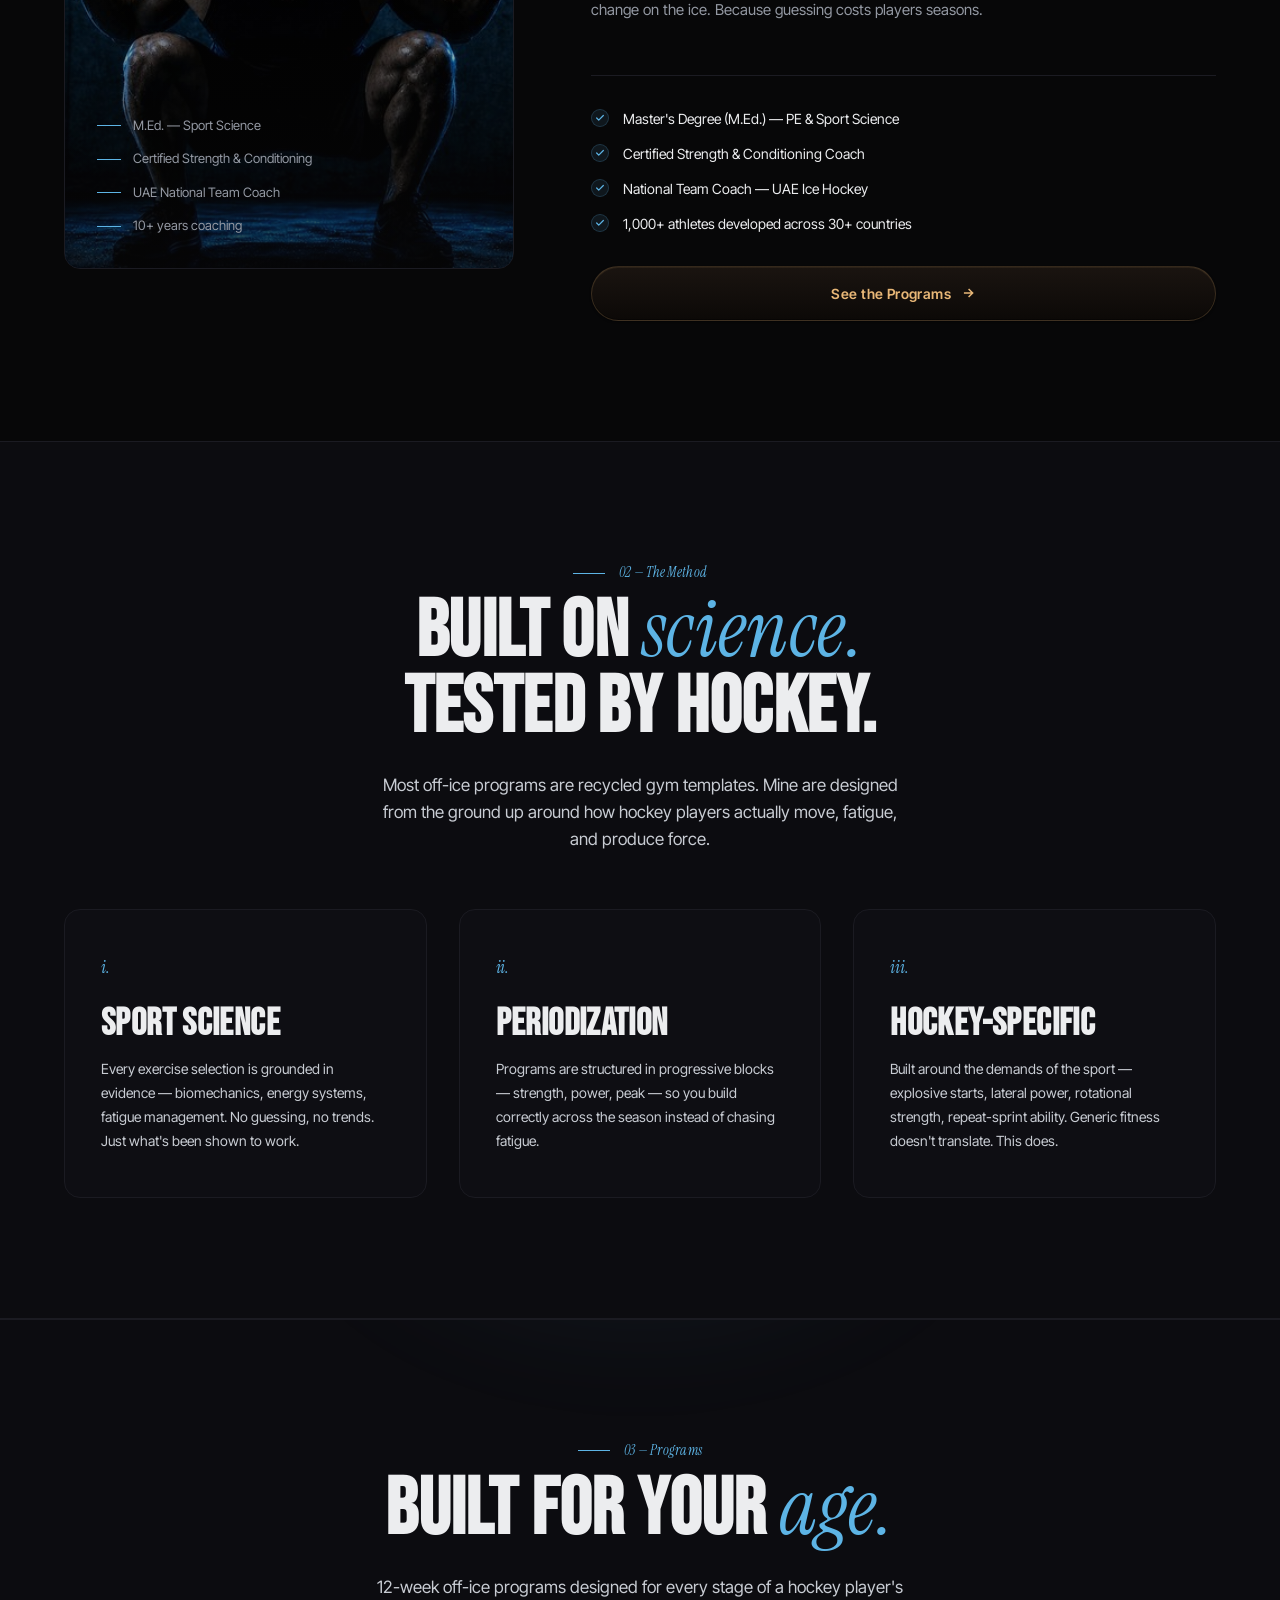
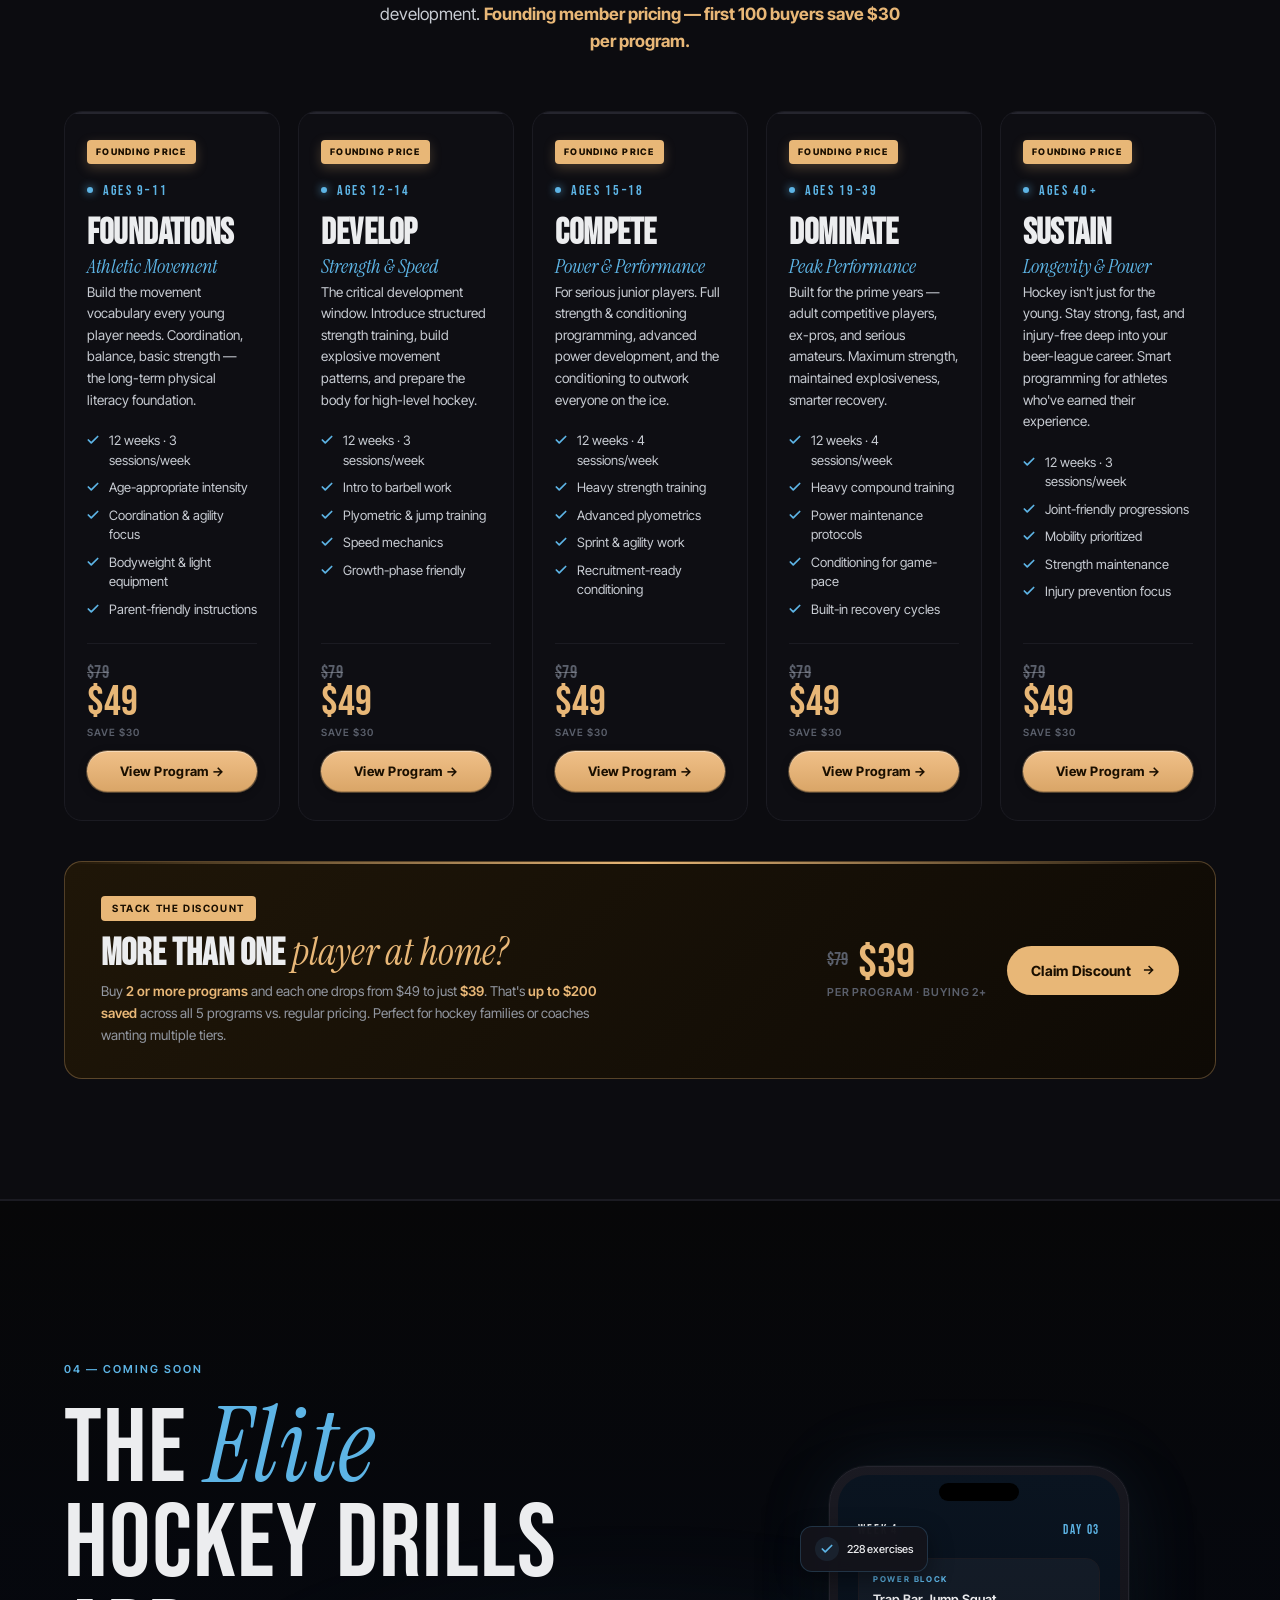
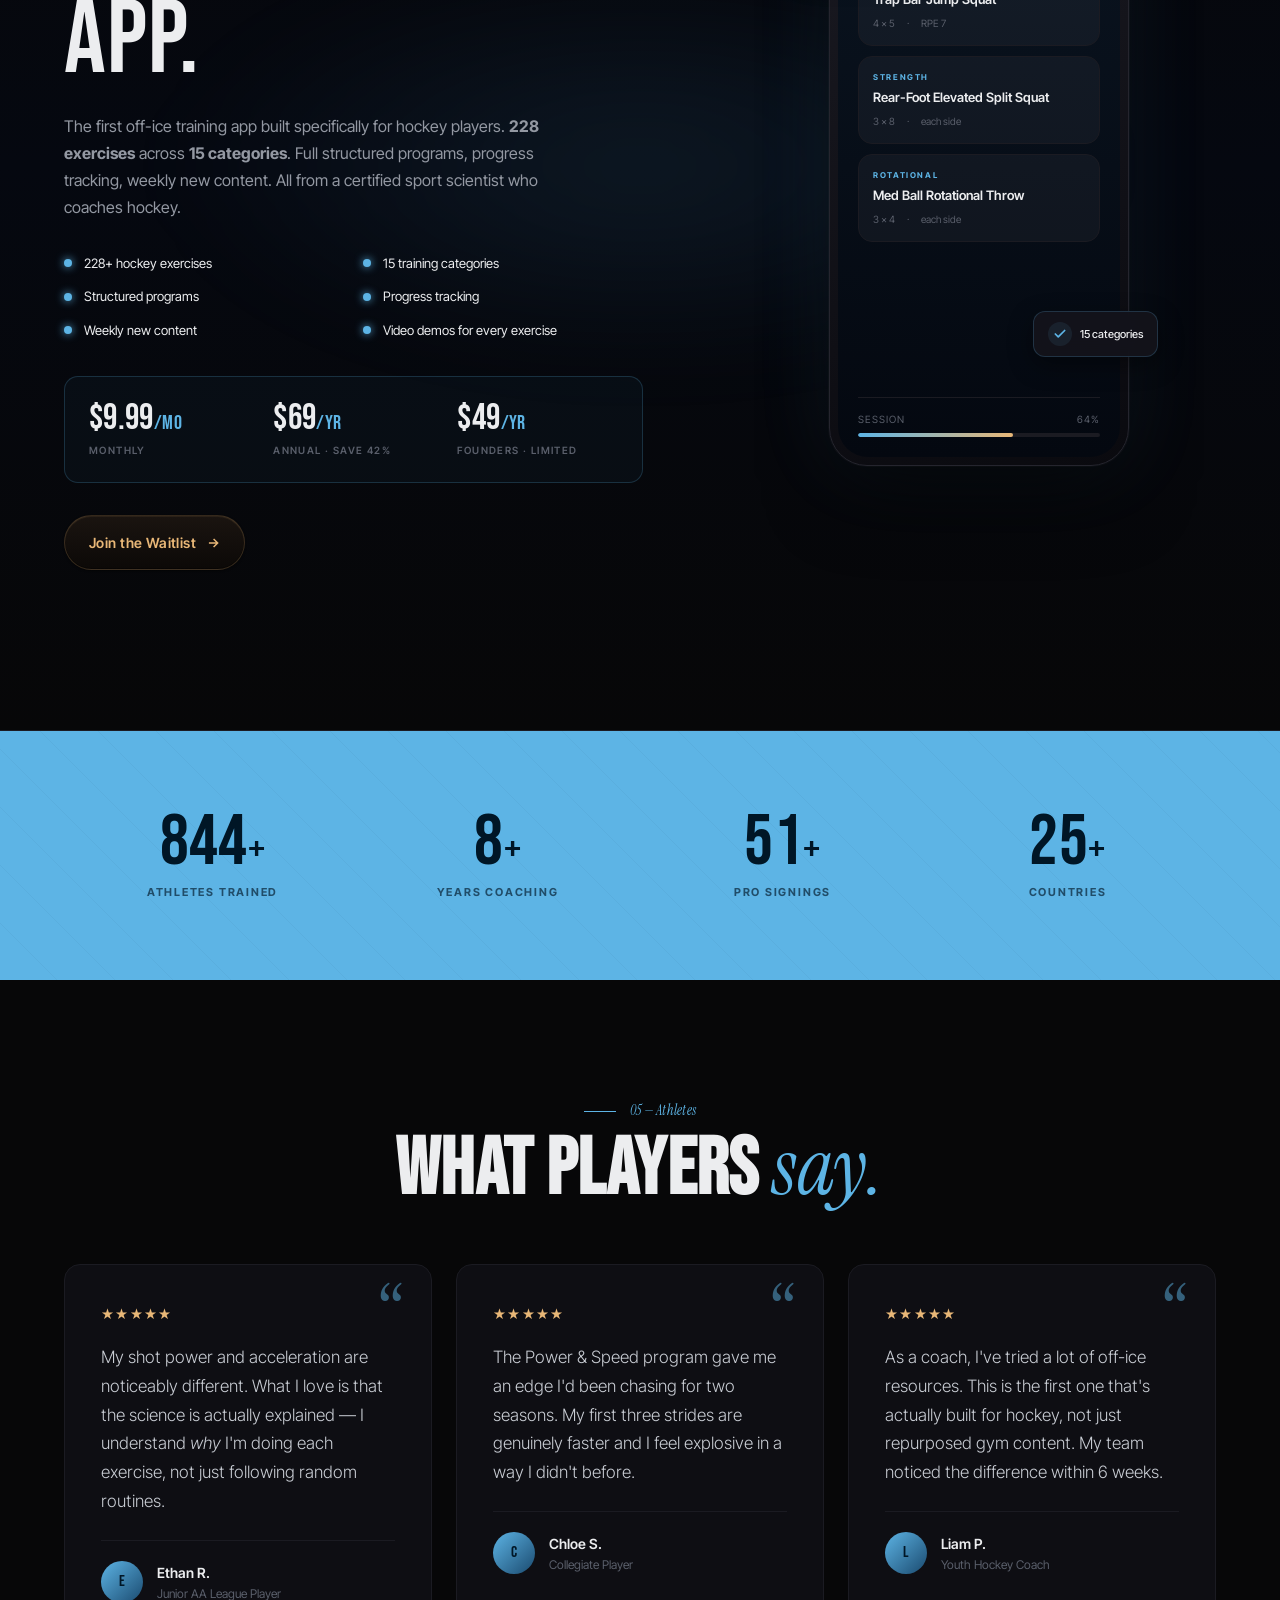
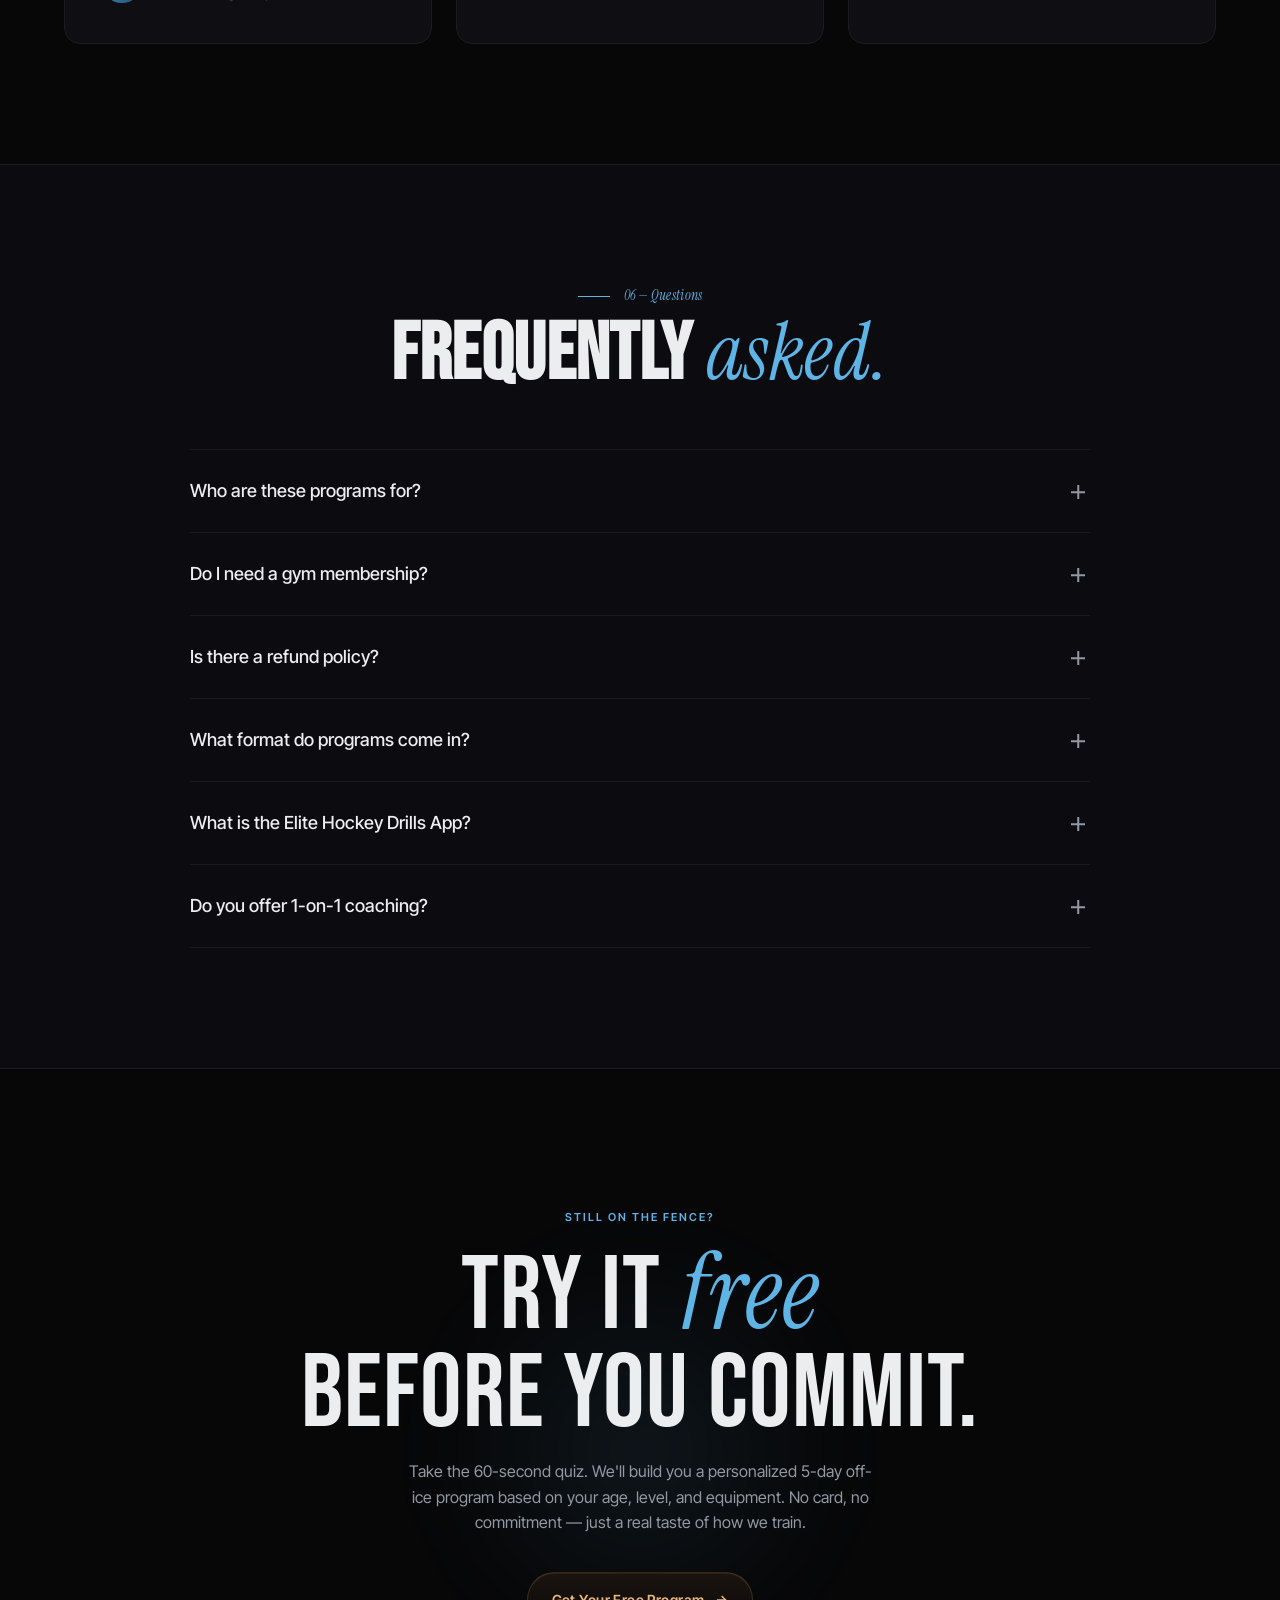
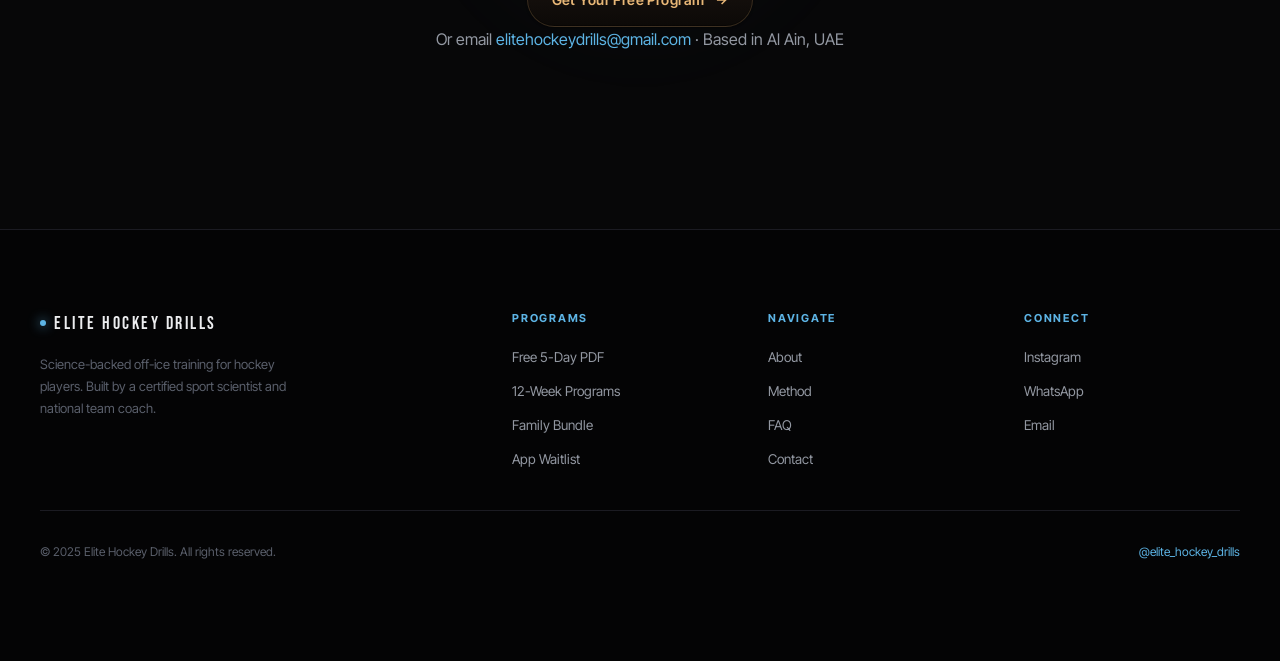
==== commit c94ff6aa: "Update index.html" ====
--- a/index.html
+++ b/index.html
@@ -945,10 +945,9 @@
    Applied to ALL CTAs: btn-primary, nav-cta, tier-btn, bundle-btn
    ========================================================= */
 
-/* Reset and unified base for all luxury CTA buttons */
+/* Reset and unified base for navigation/exploration CTA buttons */
 .btn-primary,
-.nav-cta,
-.tier-btn{
+.nav-cta{
   position:relative;
   overflow:hidden;
   background:linear-gradient(180deg, #1A1410 0%, #0C0907 100%);
@@ -969,8 +968,7 @@
 
 /* Soft inner glow effect that intensifies on hover */
 .btn-primary::before,
-.nav-cta::before,
-.tier-btn::before{
+.nav-cta::before{
   content:'';
   position:absolute;
   inset:0;
@@ -982,8 +980,7 @@
 
 /* Shimmer streak that sweeps across on hover */
 .btn-primary::after,
-.nav-cta::after,
-.tier-btn::after{
+.nav-cta::after{
   content:'';
   position:absolute;
   top:0;
@@ -998,8 +995,7 @@
 
 /* HOVER state — lift, deep shadow, warm glow, gold border */
 .btn-primary:hover,
-.nav-cta:hover,
-.tier-btn:hover{
+.nav-cta:hover{
   transform:translateY(-4px);
   border-color:rgba(232,183,119,.5);
   color:#F2C589;
@@ -1012,20 +1008,17 @@
     0 0 32px -4px rgba(232,183,119,.25);
 }
 .btn-primary:hover::before,
-.nav-cta:hover::before,
-.tier-btn:hover::before{
+.nav-cta:hover::before{
   opacity:1;
 }
 .btn-primary:hover::after,
-.nav-cta:hover::after,
-.tier-btn:hover::after{
+.nav-cta:hover::after{
   transform:translateX(130%);
 }
 
 /* Active state — settled press */
 .btn-primary:active,
-.nav-cta:active,
-.tier-btn:active{
+.nav-cta:active{
   transform:translateY(-1px);
   transition:transform .12s ease;
 }
@@ -1033,7 +1026,6 @@
 /* Arrow icon — golden, slides forward on hover */
 .btn-primary svg,
 .nav-cta svg,
-.tier-btn svg,
 .final-cta-btn svg,
 .btn-arrow{
   transition:transform .4s cubic-bezier(.2,.7,.2,1);
@@ -1041,9 +1033,58 @@
 }
 .btn-primary:hover svg,
 .nav-cta:hover svg,
-.tier-btn:hover svg,
 .btn-primary:hover .btn-arrow,
 .nav-cta:hover .btn-arrow{
+  transform:translateX(6px);
+}
+
+/* TIER BUTTONS (View Program →) — SOLID GOLD for high visibility */
+.tier-btn{
+  position:relative;
+  overflow:hidden;
+  background:linear-gradient(180deg, #F0C088 0%, #D9A567 100%);
+  color:#1A0F00;
+  border:none;
+  box-shadow:
+    inset 0 1px 0 rgba(255,255,255,.4),
+    inset 0 -1px 0 rgba(0,0,0,.2),
+    0 2px 8px rgba(0,0,0,.3),
+    0 0 0 1px rgba(232,183,119,.4);
+  transition:
+    transform .4s cubic-bezier(.2,.7,.2,1),
+    box-shadow .4s ease;
+  font-weight:700;
+}
+.tier-btn::after{
+  content:'';
+  position:absolute;
+  inset:0;
+  background:linear-gradient(120deg, transparent 0%, rgba(255,255,255,.35) 50%, transparent 100%);
+  transform:translateX(-130%);
+  transition:transform 1.1s cubic-bezier(.25,.8,.25,1);
+  pointer-events:none;
+}
+.tier-btn:hover{
+  transform:translateY(-4px);
+  background:linear-gradient(180deg, #F2C589 0%, #E0B070 100%);
+  box-shadow:
+    inset 0 1px 0 rgba(255,255,255,.5),
+    inset 0 -1px 0 rgba(0,0,0,.2),
+    0 24px 50px -12px rgba(232,183,119,.55),
+    0 0 0 1px rgba(232,183,119,.6),
+    0 0 80px -8px rgba(232,183,119,.45);
+}
+.tier-btn:hover::after{
+  transform:translateX(130%);
+}
+.tier-btn:active{
+  transform:translateY(-1px);
+  transition:transform .12s ease;
+}
+.tier-btn svg{
+  transition:transform .4s cubic-bezier(.2,.7,.2,1);
+}
+.tier-btn:hover svg{
   transform:translateX(6px);
 }
 
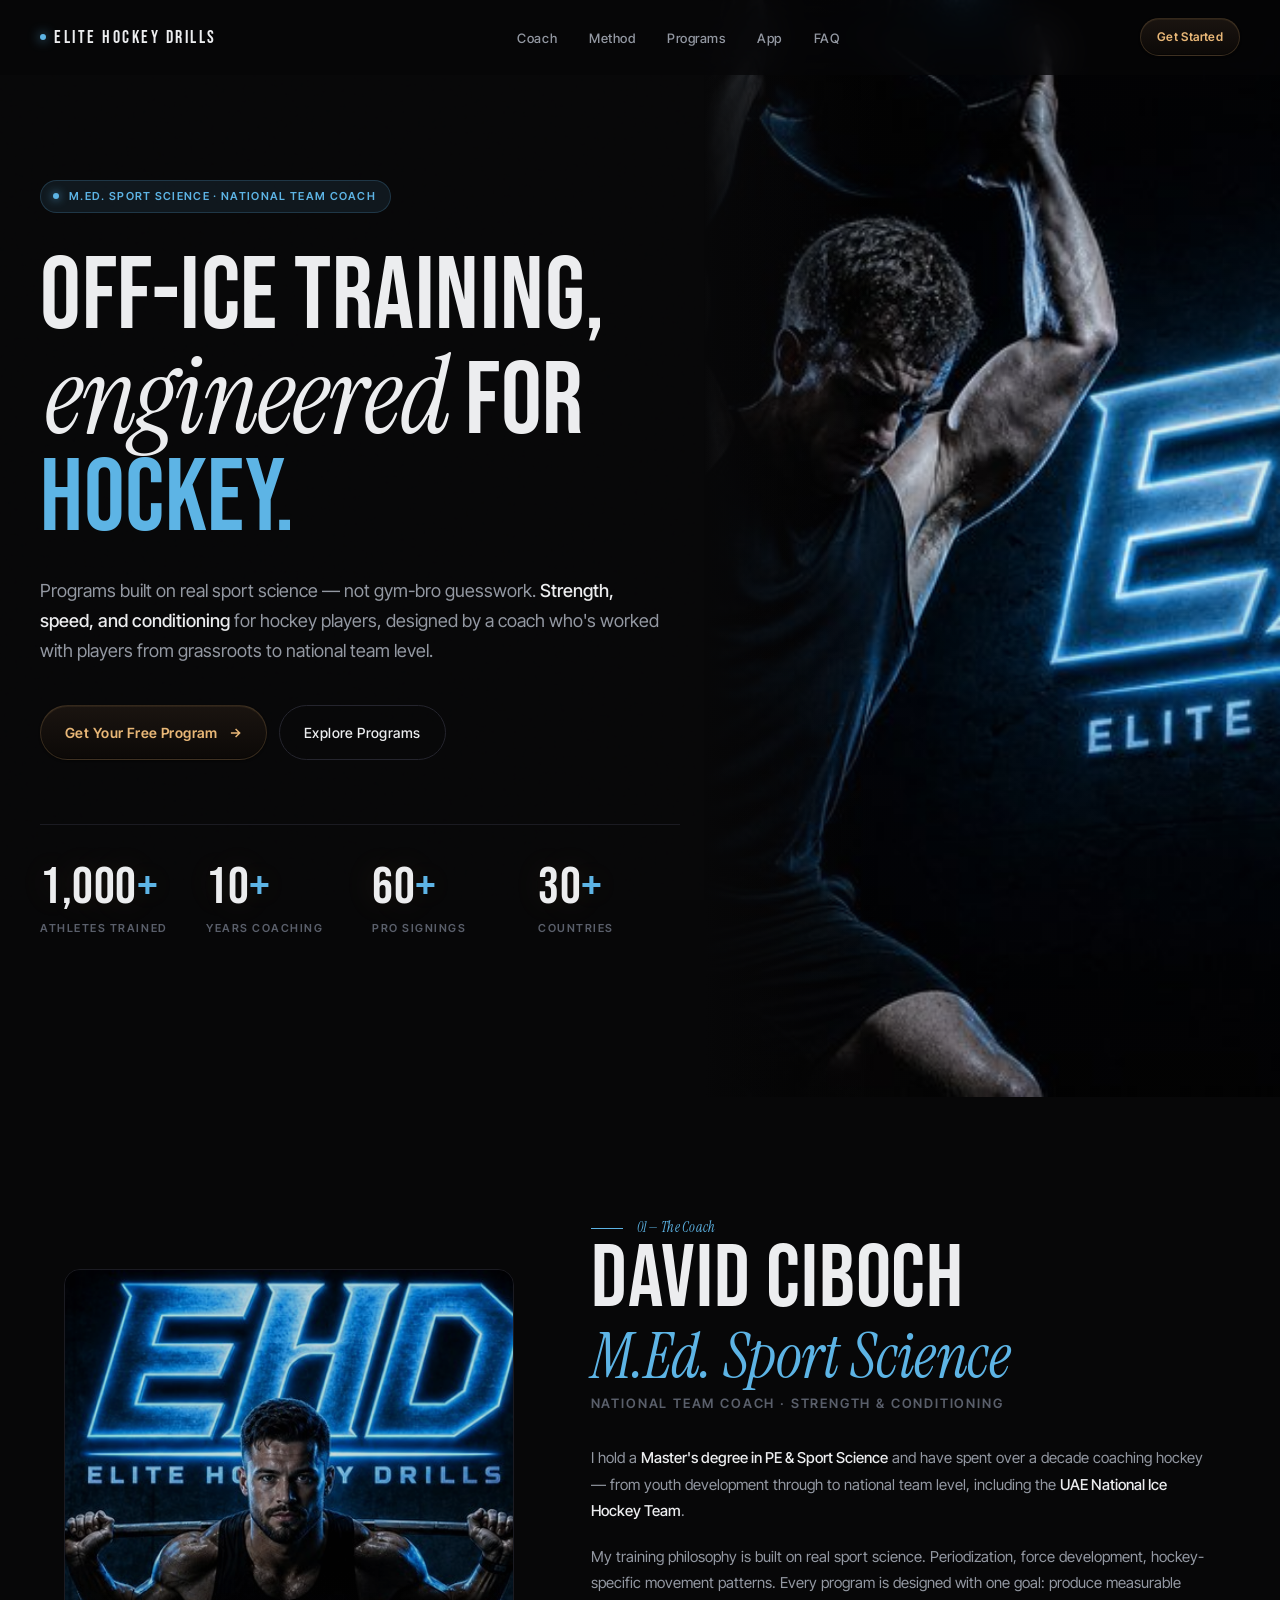
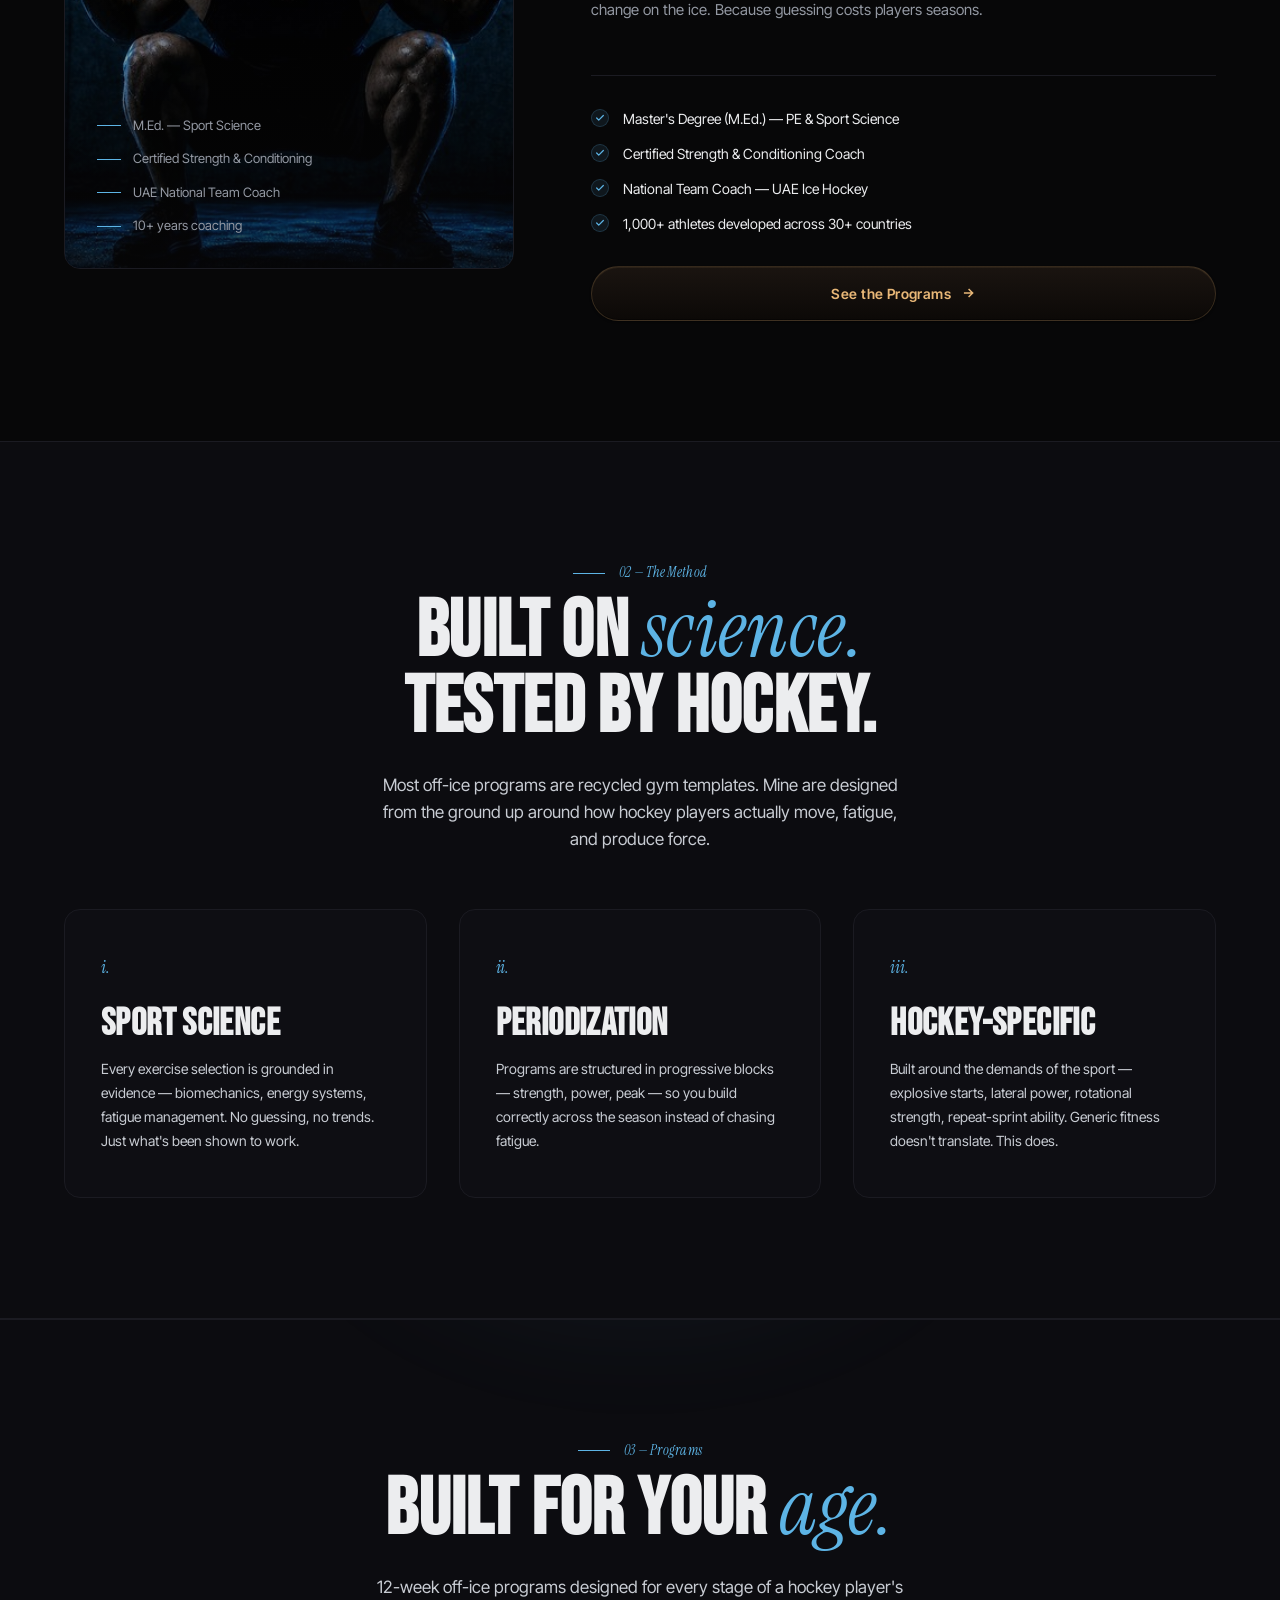
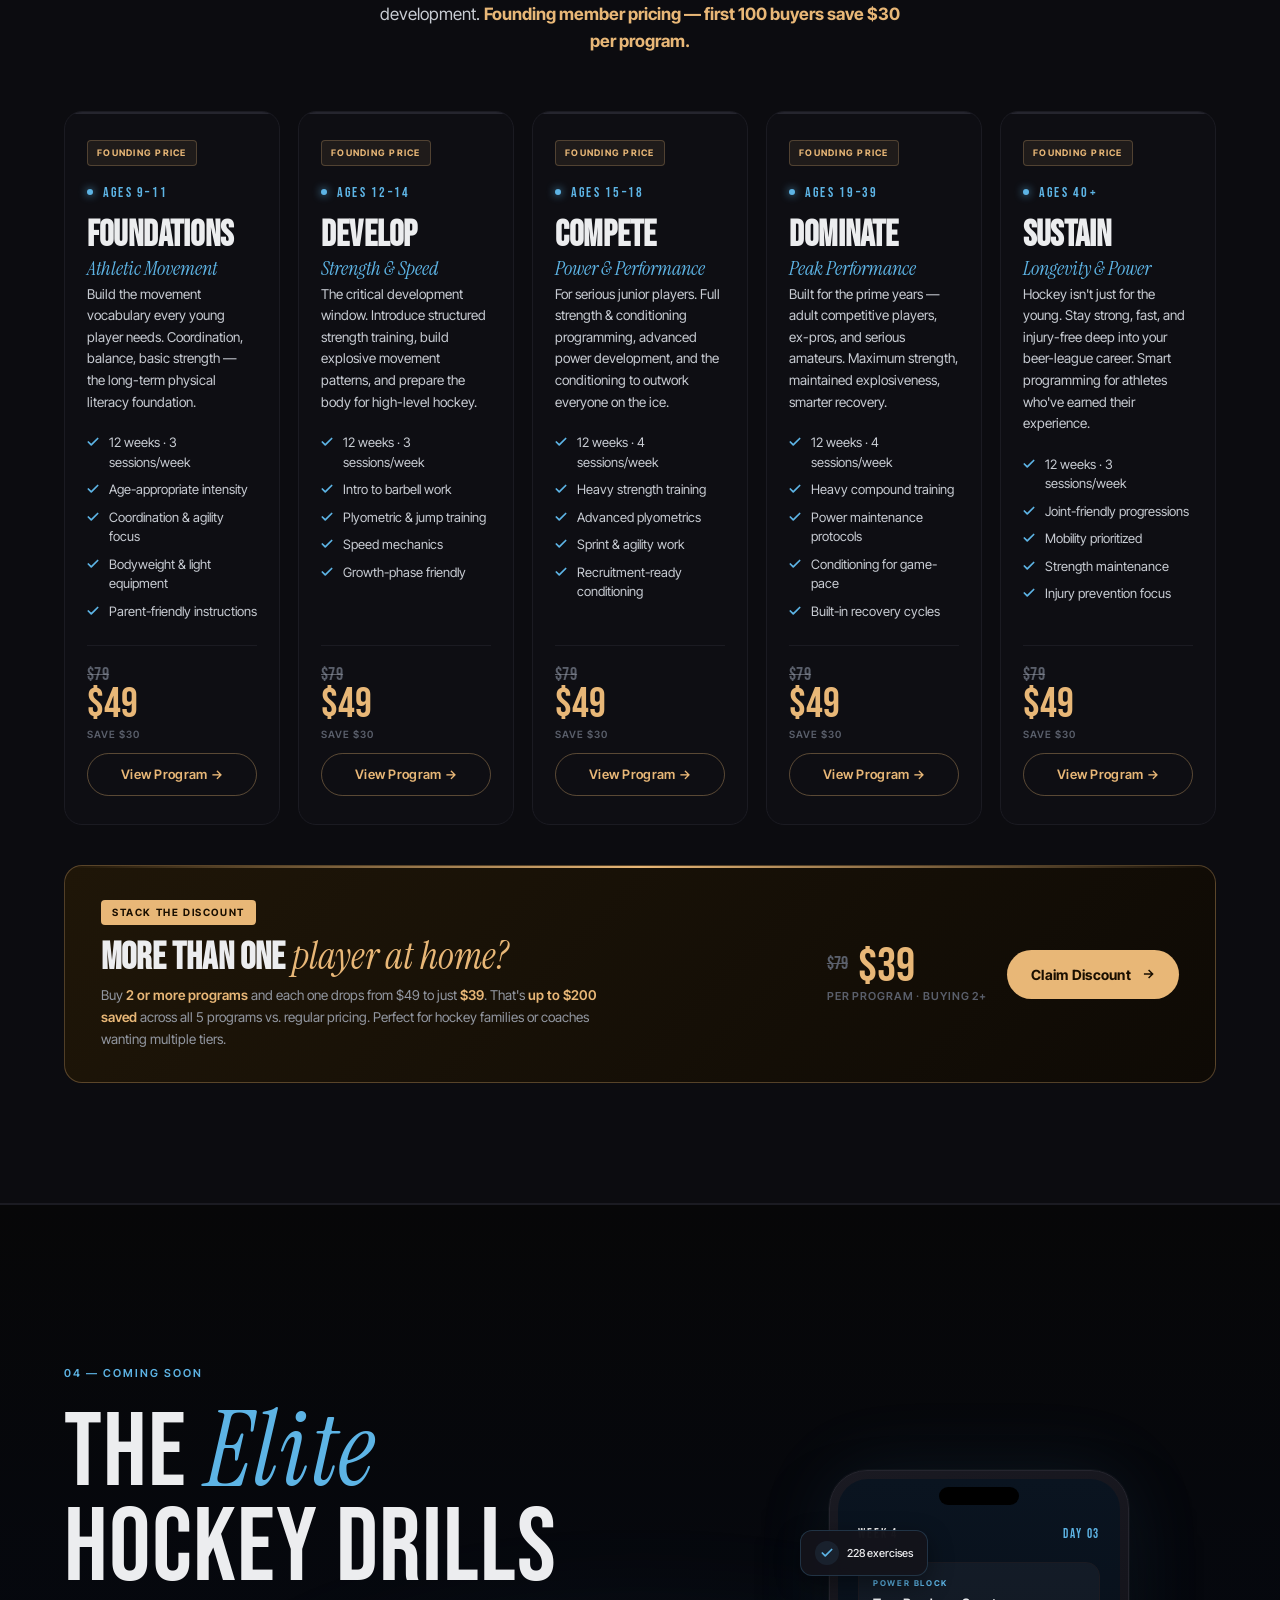
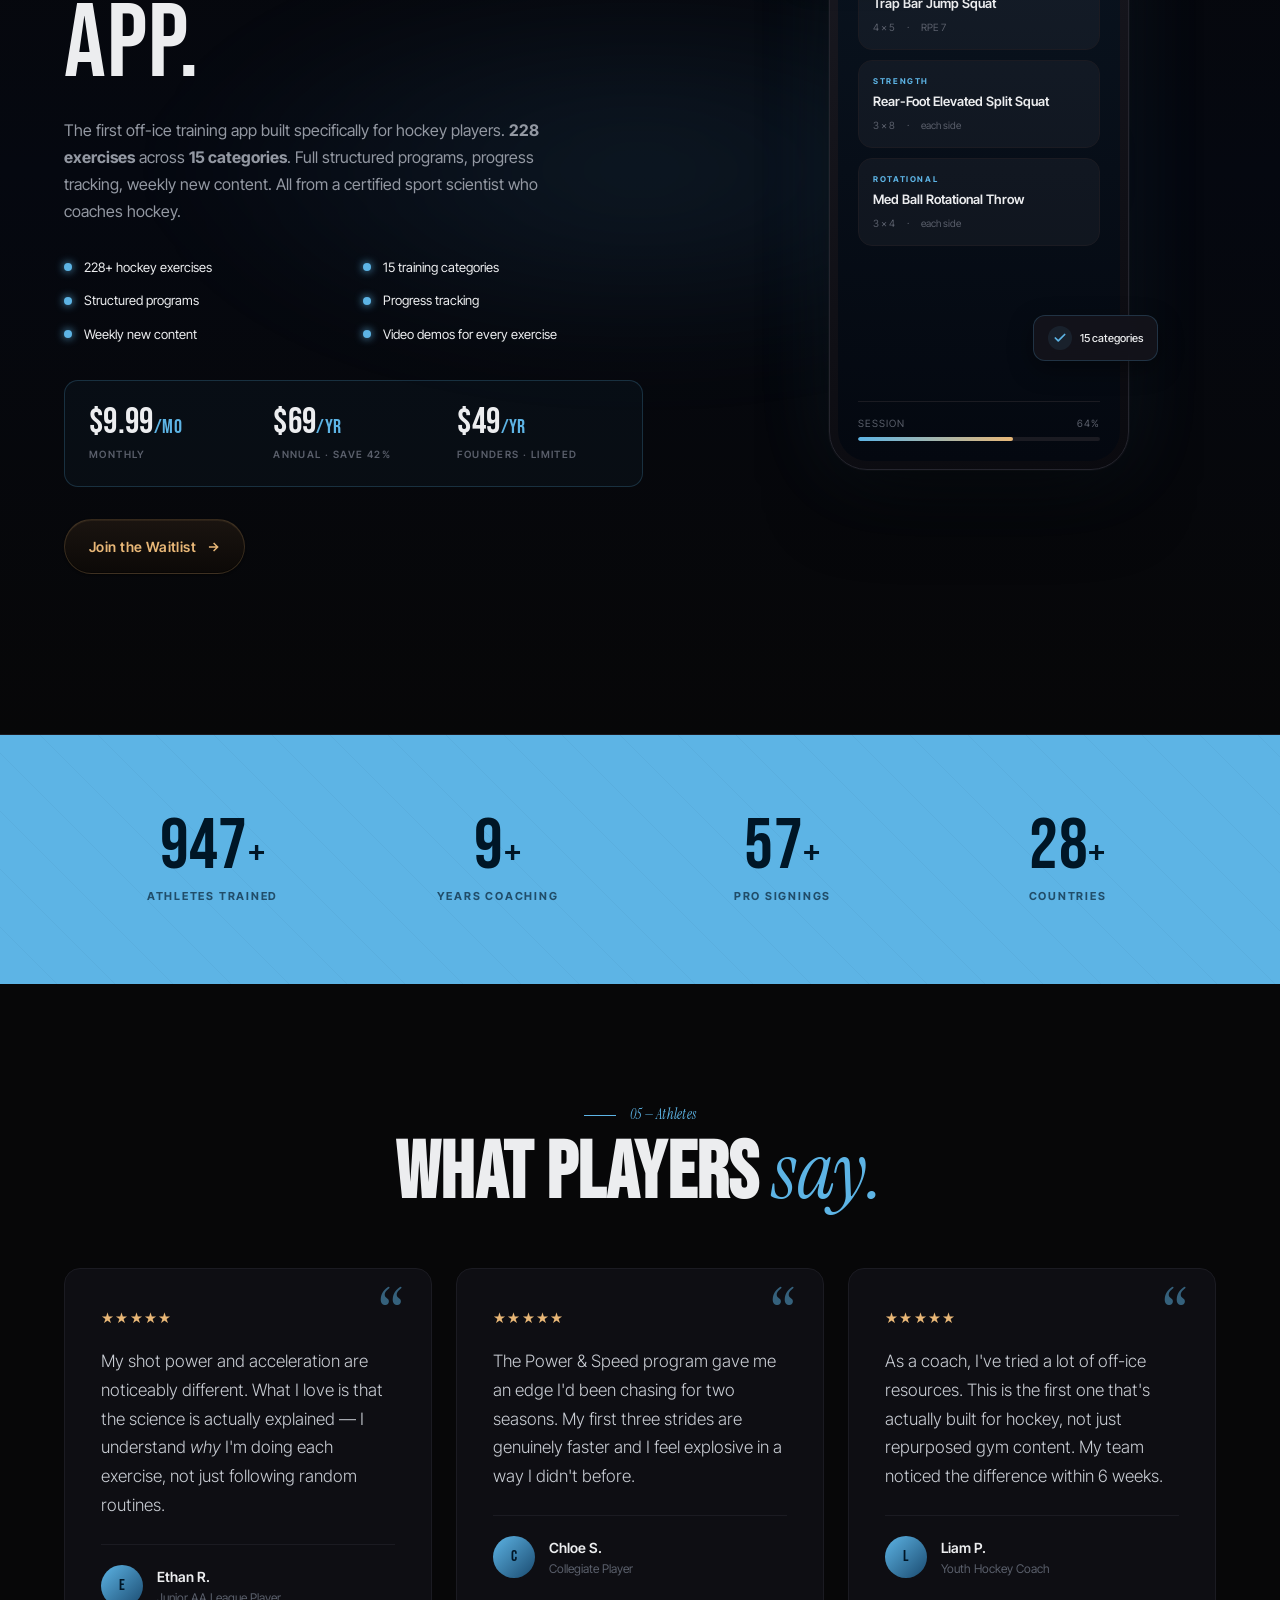
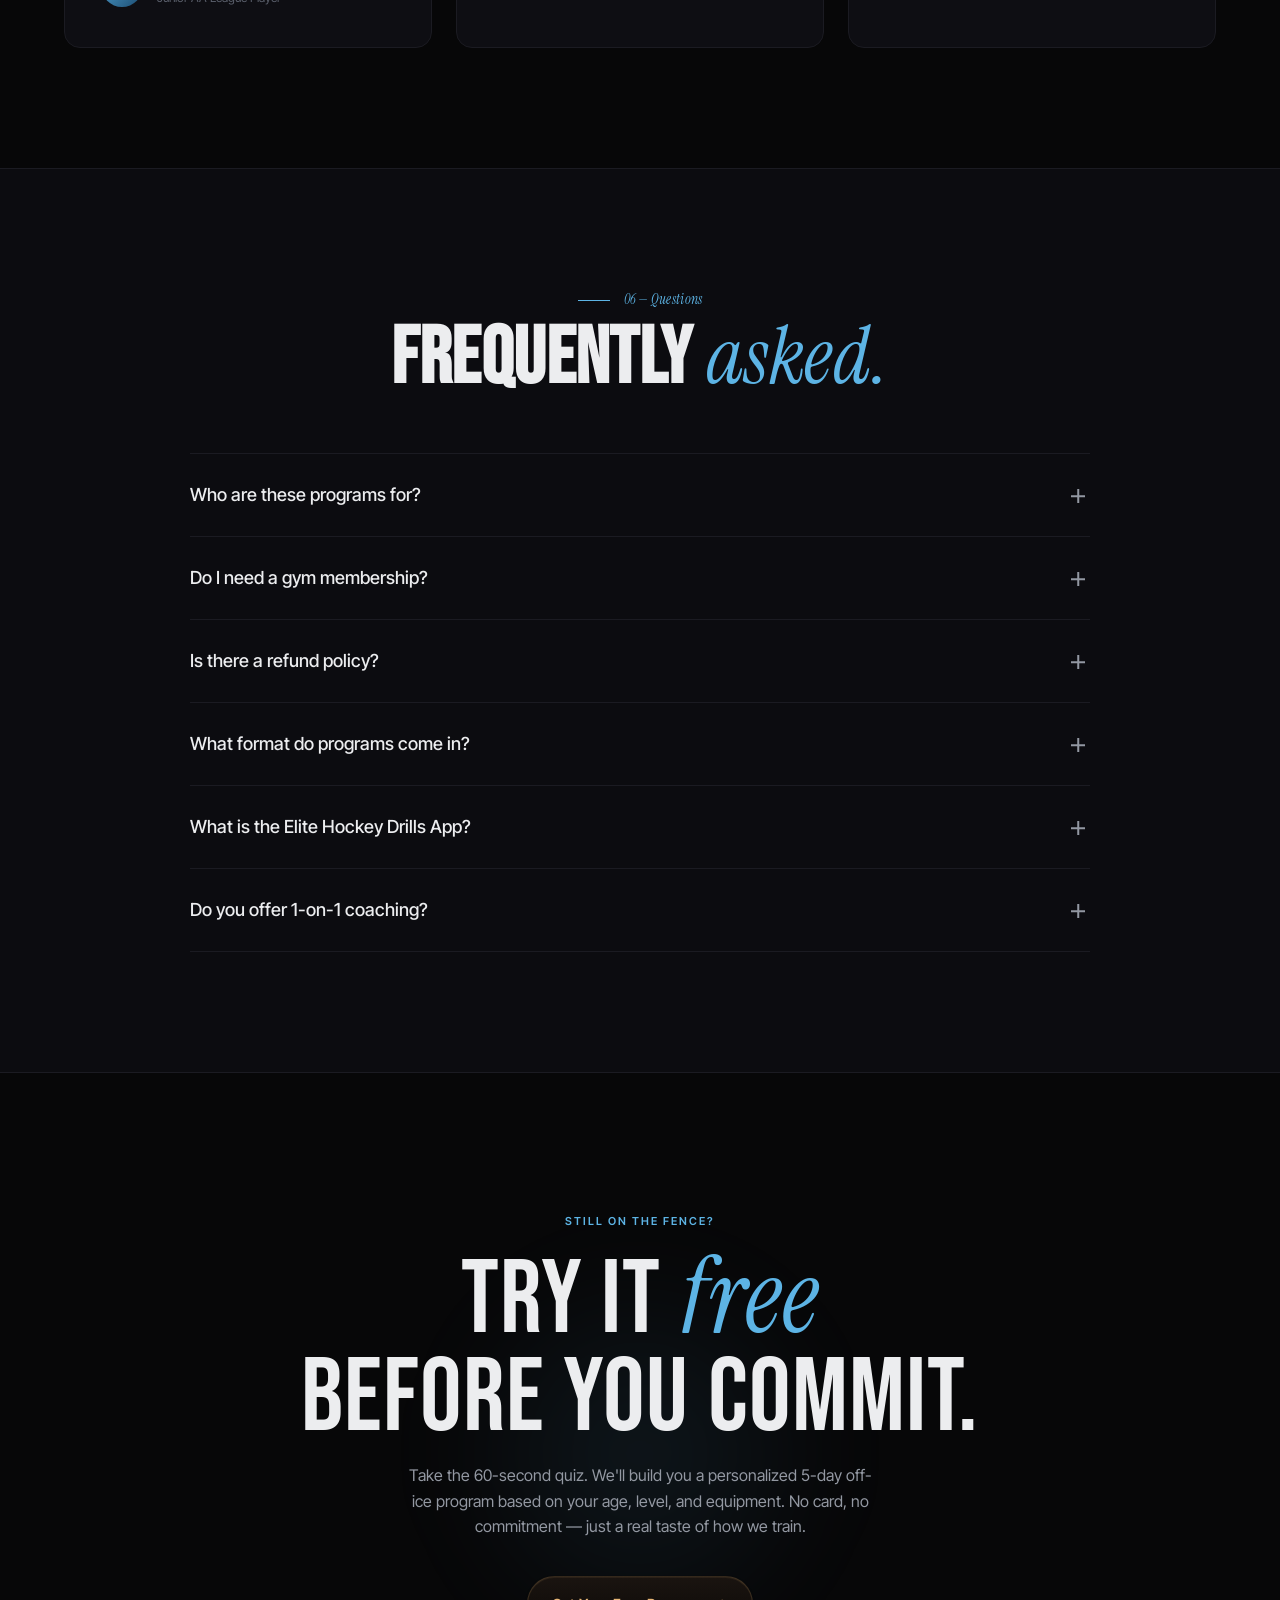
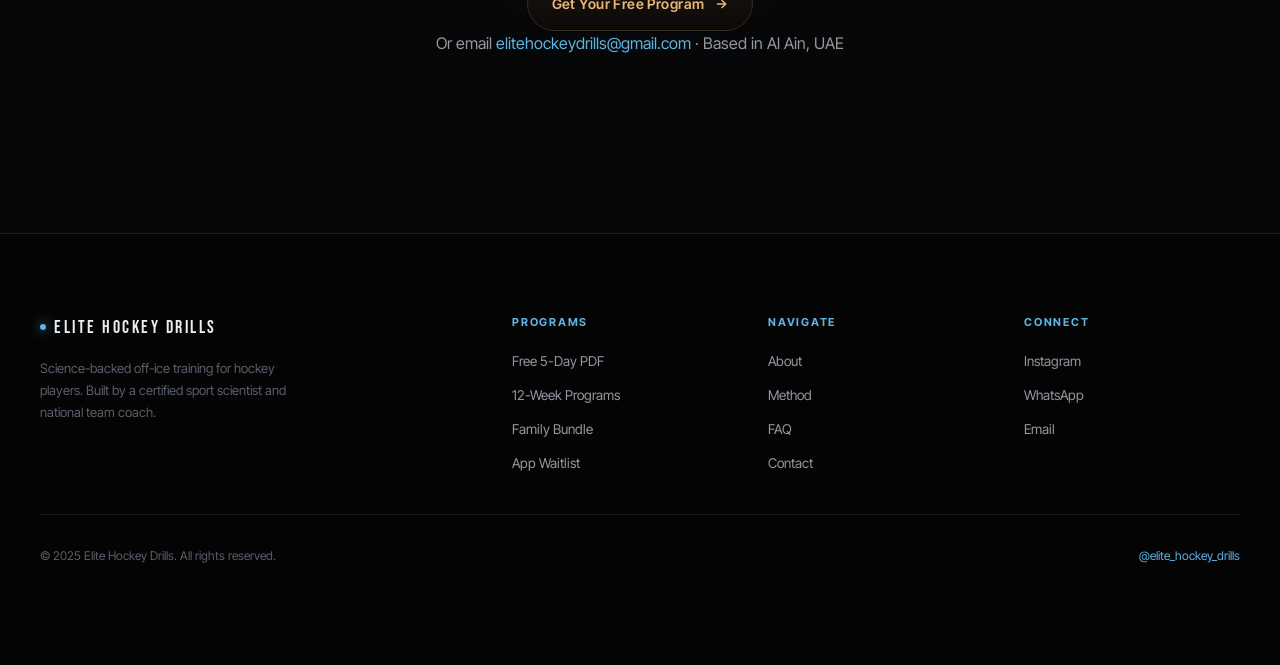
==== commit fb8a7b91: "Update index.html" ====
--- a/index.html
+++ b/index.html
@@ -465,16 +465,16 @@
 .tier-badge{
   position:absolute;
   top:18px;right:18px;
-  background:var(--warm);
-  color:#1A0F00;
+  background:rgba(232,183,119,.08);
+  color:#E8B777;
   font-size:9px;
-  font-weight:800;
+  font-weight:700;
   letter-spacing:.14em;
   text-transform:uppercase;
   padding:5px 9px;
   border-radius:4px;
+  border:1px solid rgba(232,183,119,.25);
   z-index:3;
-  box-shadow:0 4px 12px rgba(232,183,119,.25);
 }
 .tier-card::before{
   content:'';position:absolute;
@@ -993,19 +993,17 @@
   pointer-events:none;
 }
 
-/* HOVER state — lift, deep shadow, warm glow, gold border */
+/* HOVER state — refined lift, soft glow (less intense than bundle) */
 .btn-primary:hover,
 .nav-cta:hover{
-  transform:translateY(-4px);
-  border-color:rgba(232,183,119,.5);
+  transform:translateY(-3px);
+  border-color:rgba(232,183,119,.4);
   color:#F2C589;
   box-shadow:
-    inset 0 1px 0 rgba(232,183,119,.18),
+    inset 0 1px 0 rgba(232,183,119,.15),
     inset 0 -1px 0 rgba(0,0,0,.5),
-    0 24px 50px -16px rgba(0,0,0,.7),
-    0 0 0 1px rgba(232,183,119,.15),
-    0 0 80px -8px rgba(232,183,119,.35),
-    0 0 32px -4px rgba(232,183,119,.25);
+    0 18px 40px -14px rgba(0,0,0,.6),
+    0 0 40px -12px rgba(232,183,119,.18);
 }
 .btn-primary:hover::before,
 .nav-cta:hover::before{
@@ -1038,41 +1036,39 @@
   transform:translateX(6px);
 }
 
-/* TIER BUTTONS (View Program →) — SOLID GOLD for high visibility */
+/* TIER BUTTONS (View Program →) — SUBTLE OUTLINE for visual restraint */
 .tier-btn{
   position:relative;
   overflow:hidden;
-  background:linear-gradient(180deg, #F0C088 0%, #D9A567 100%);
-  color:#1A0F00;
-  border:none;
-  box-shadow:
-    inset 0 1px 0 rgba(255,255,255,.4),
-    inset 0 -1px 0 rgba(0,0,0,.2),
-    0 2px 8px rgba(0,0,0,.3),
-    0 0 0 1px rgba(232,183,119,.4);
+  background:transparent;
+  color:#E8B777;
+  border:1px solid rgba(232,183,119,.35);
+  box-shadow:none;
   transition:
     transform .4s cubic-bezier(.2,.7,.2,1),
+    background .4s ease,
+    border-color .4s ease,
+    color .4s ease,
     box-shadow .4s ease;
-  font-weight:700;
+  font-weight:600;
 }
 .tier-btn::after{
   content:'';
   position:absolute;
   inset:0;
-  background:linear-gradient(120deg, transparent 0%, rgba(255,255,255,.35) 50%, transparent 100%);
+  background:linear-gradient(120deg, transparent 0%, rgba(232,183,119,.15) 50%, transparent 100%);
   transform:translateX(-130%);
   transition:transform 1.1s cubic-bezier(.25,.8,.25,1);
   pointer-events:none;
 }
 .tier-btn:hover{
-  transform:translateY(-4px);
-  background:linear-gradient(180deg, #F2C589 0%, #E0B070 100%);
+  transform:translateY(-3px);
+  background:rgba(232,183,119,.06);
+  border-color:rgba(232,183,119,.7);
+  color:#F2C589;
   box-shadow:
-    inset 0 1px 0 rgba(255,255,255,.5),
-    inset 0 -1px 0 rgba(0,0,0,.2),
-    0 24px 50px -12px rgba(232,183,119,.55),
-    0 0 0 1px rgba(232,183,119,.6),
-    0 0 80px -8px rgba(232,183,119,.45);
+    0 12px 28px -10px rgba(0,0,0,.5),
+    0 0 40px -8px rgba(232,183,119,.2);
 }
 .tier-btn:hover::after{
   transform:translateX(130%);
@@ -1126,30 +1122,28 @@
   font-weight:500;
 }
 
-/* Method cards — refined hover */
+/* Method cards — subtle refined hover */
 .method-card{
   transition:transform .45s cubic-bezier(.2,.7,.2,1),border-color .45s,box-shadow .45s;
 }
 .method-card:hover{
   transform:translateY(-6px);
-  border-color:rgba(232,183,119,.25);
+  border-color:rgba(232,183,119,.18);
   box-shadow:
     0 24px 48px -16px rgba(0,0,0,.6),
-    0 0 0 1px rgba(232,183,119,.12),
-    0 0 80px -16px rgba(232,183,119,.18);
-}
-
-/* Tier program cards — same luxury treatment */
+    0 0 0 1px rgba(232,183,119,.08);
+}
+
+/* Tier program cards — refined subtle hover (not screaming gold) */
 .tier-card{
   transition:transform .45s cubic-bezier(.2,.7,.2,1),border-color .45s,box-shadow .45s;
 }
 .tier-card:hover{
   transform:translateY(-6px);
-  border-color:rgba(232,183,119,.3);
+  border-color:rgba(232,183,119,.18);
   box-shadow:
     0 24px 48px -16px rgba(0,0,0,.6),
-    0 0 0 1px rgba(232,183,119,.15),
-    0 0 80px -16px rgba(232,183,119,.2);
+    0 0 0 1px rgba(232,183,119,.08);
 }
 
 /* Testimonial cards */
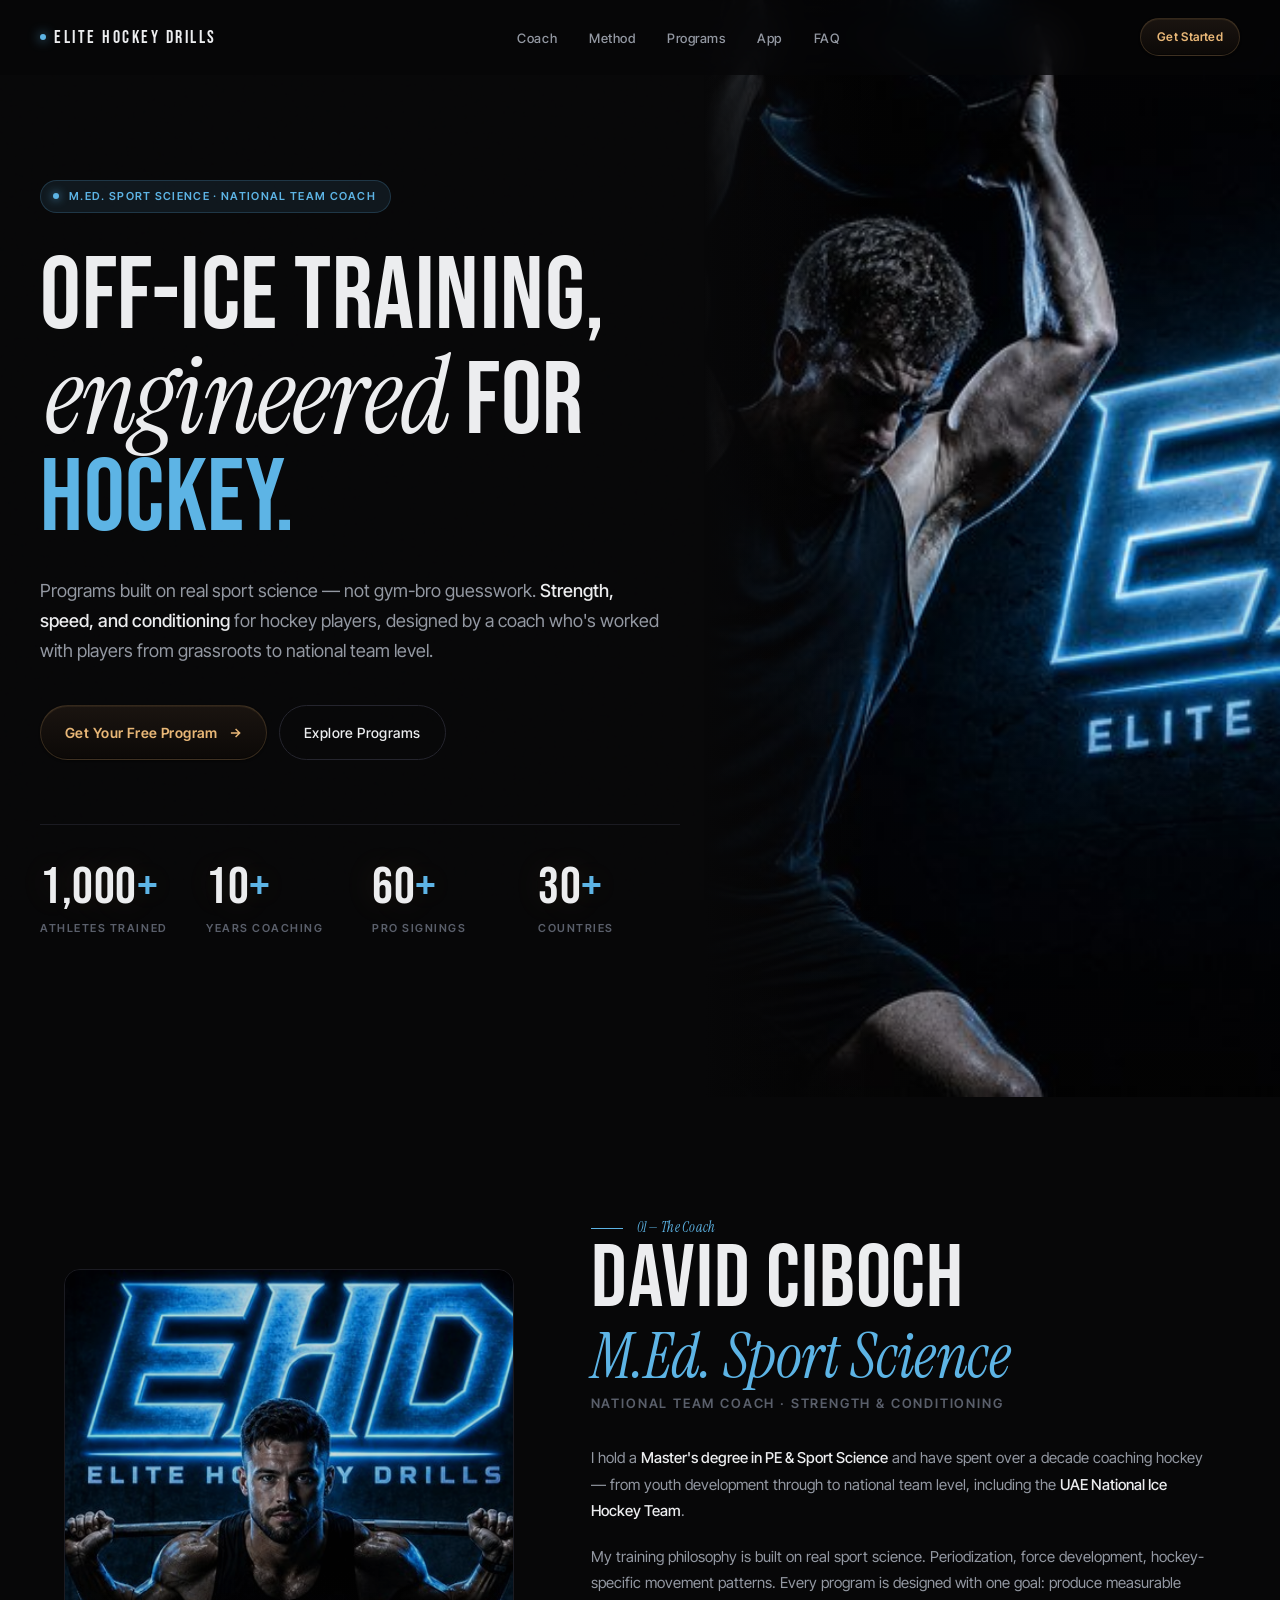
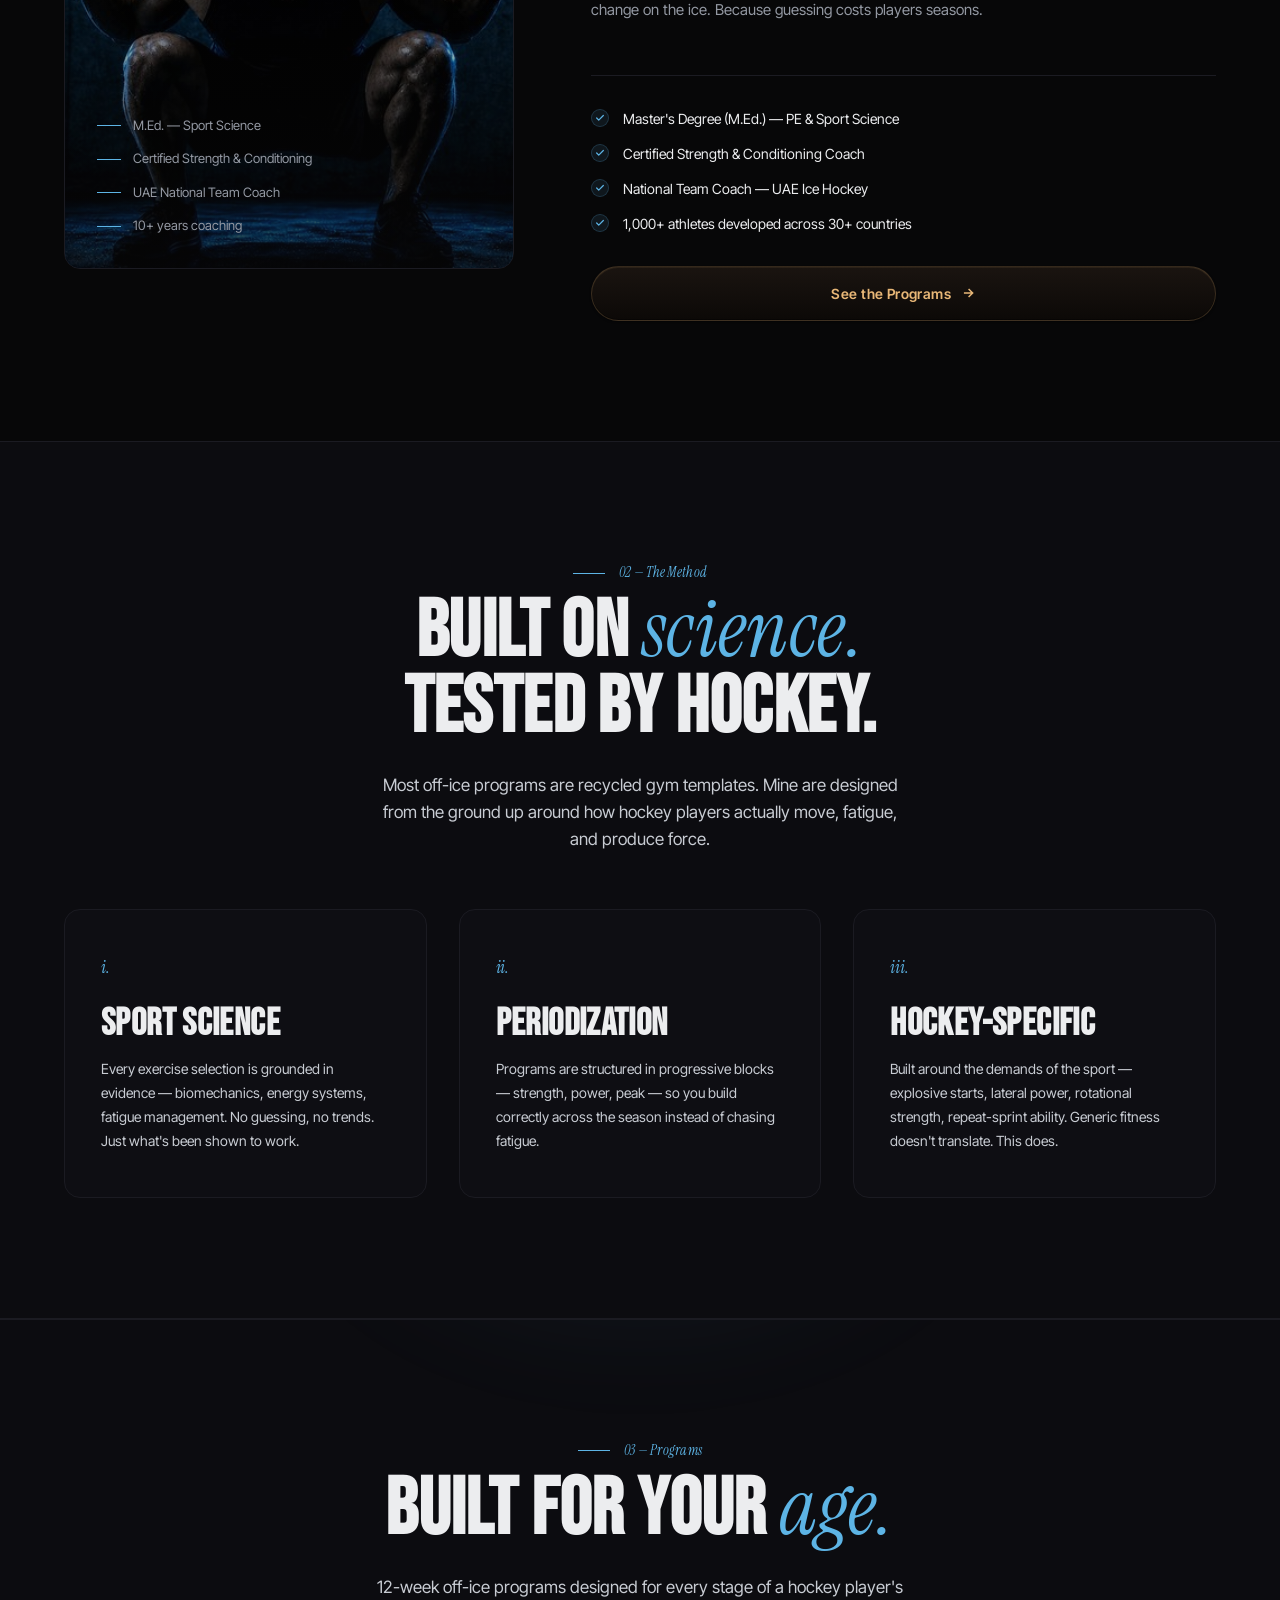
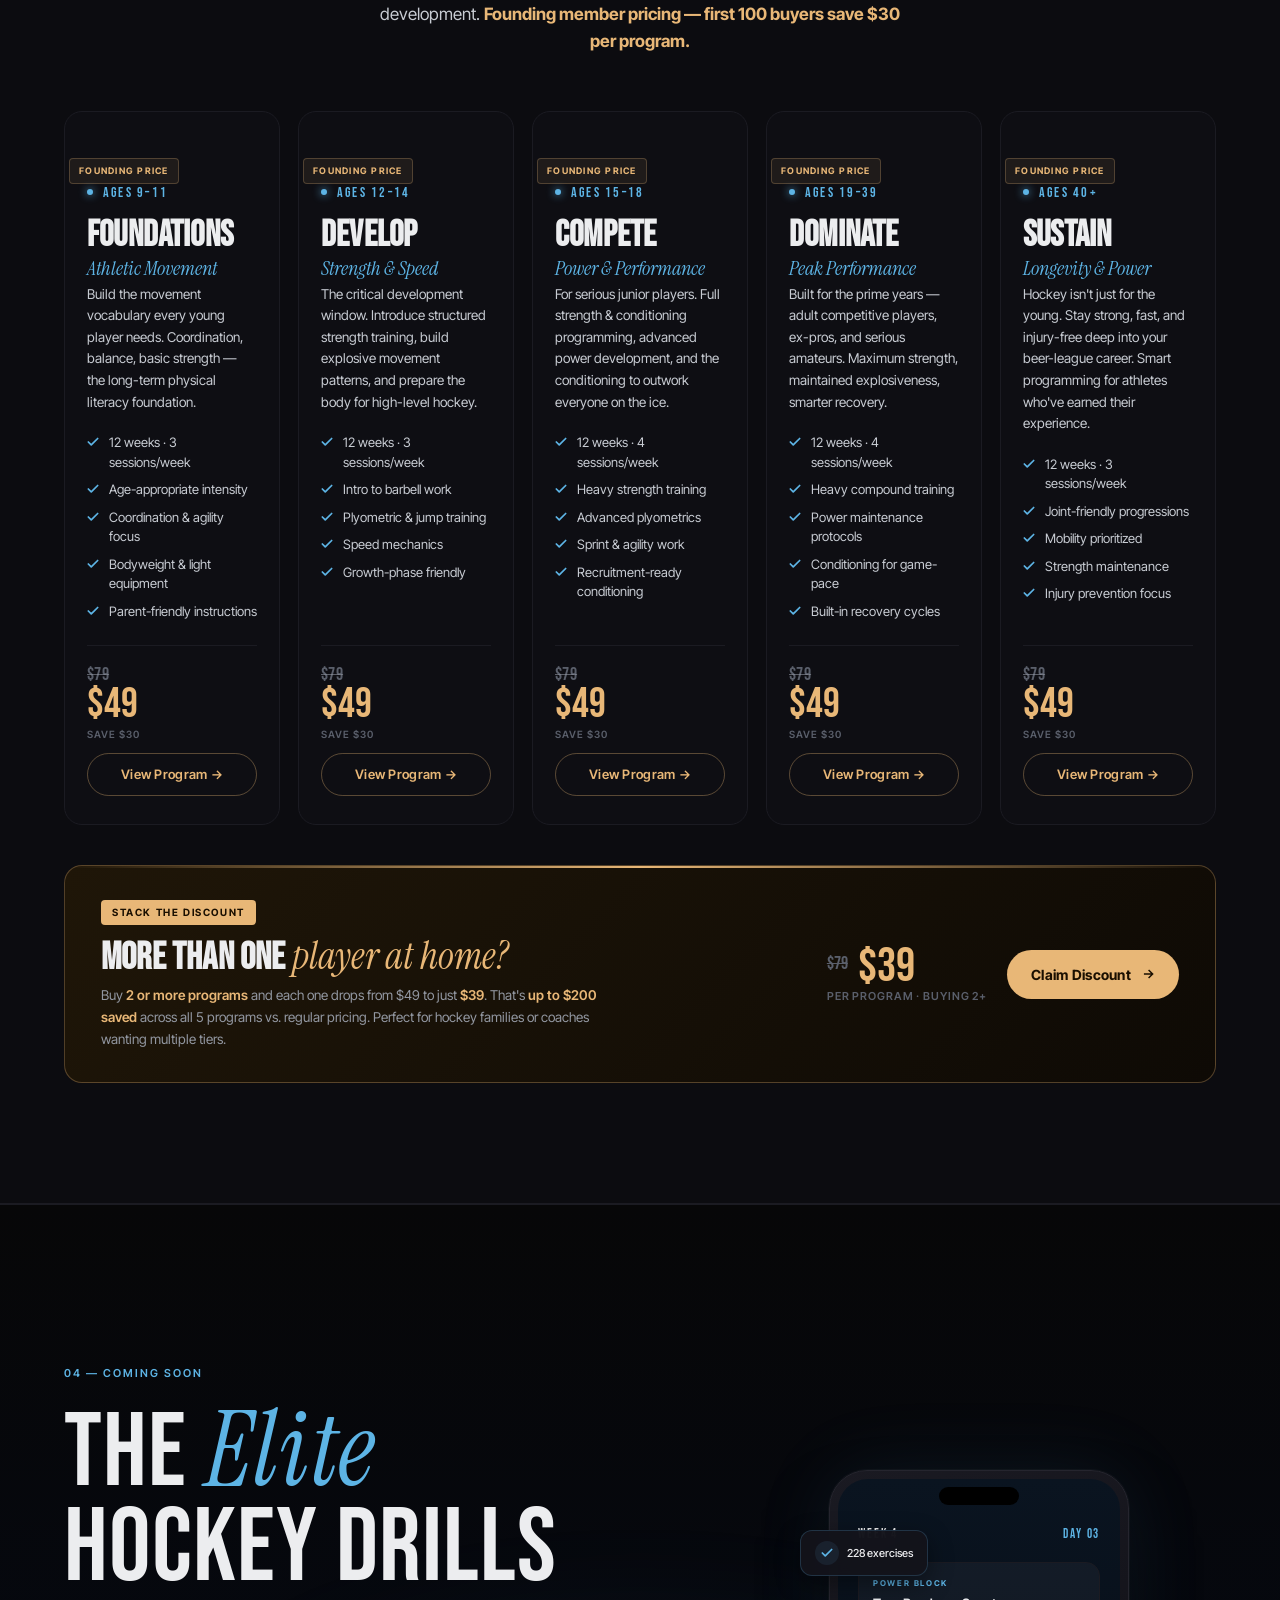
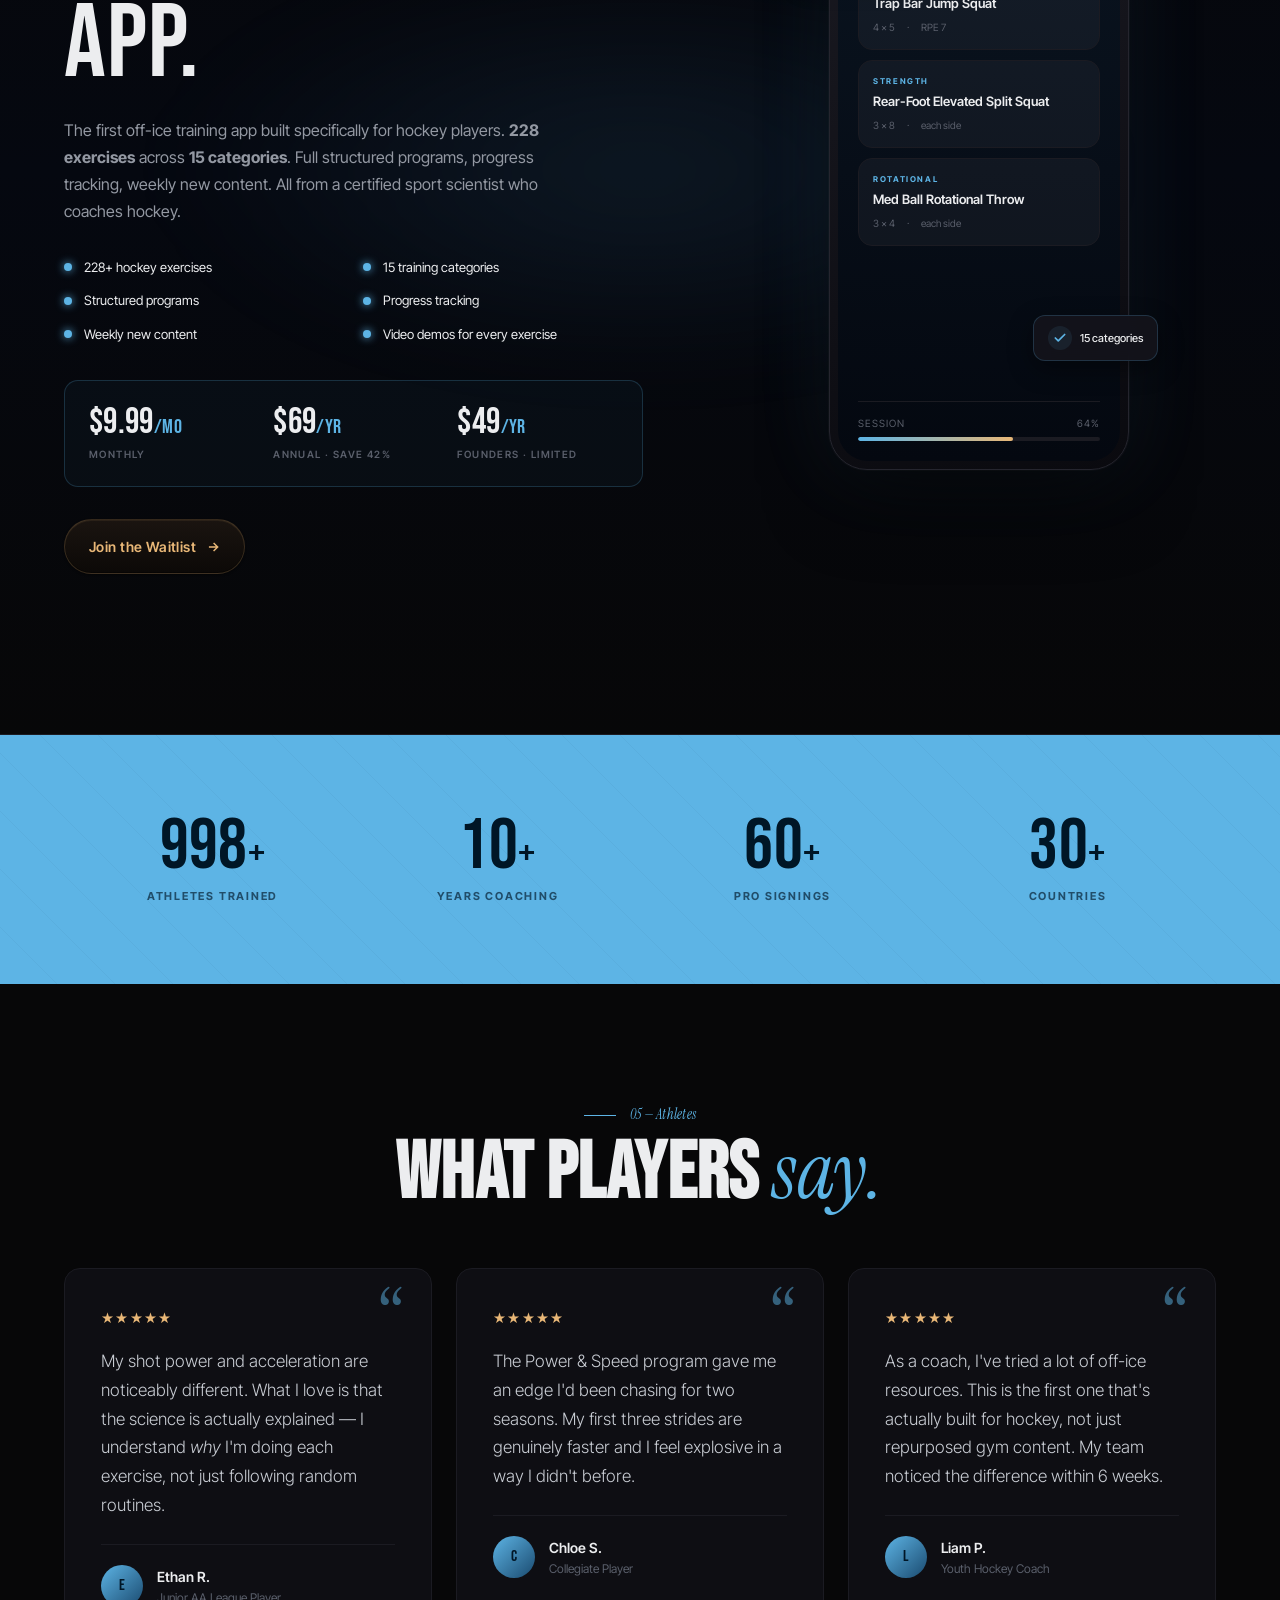
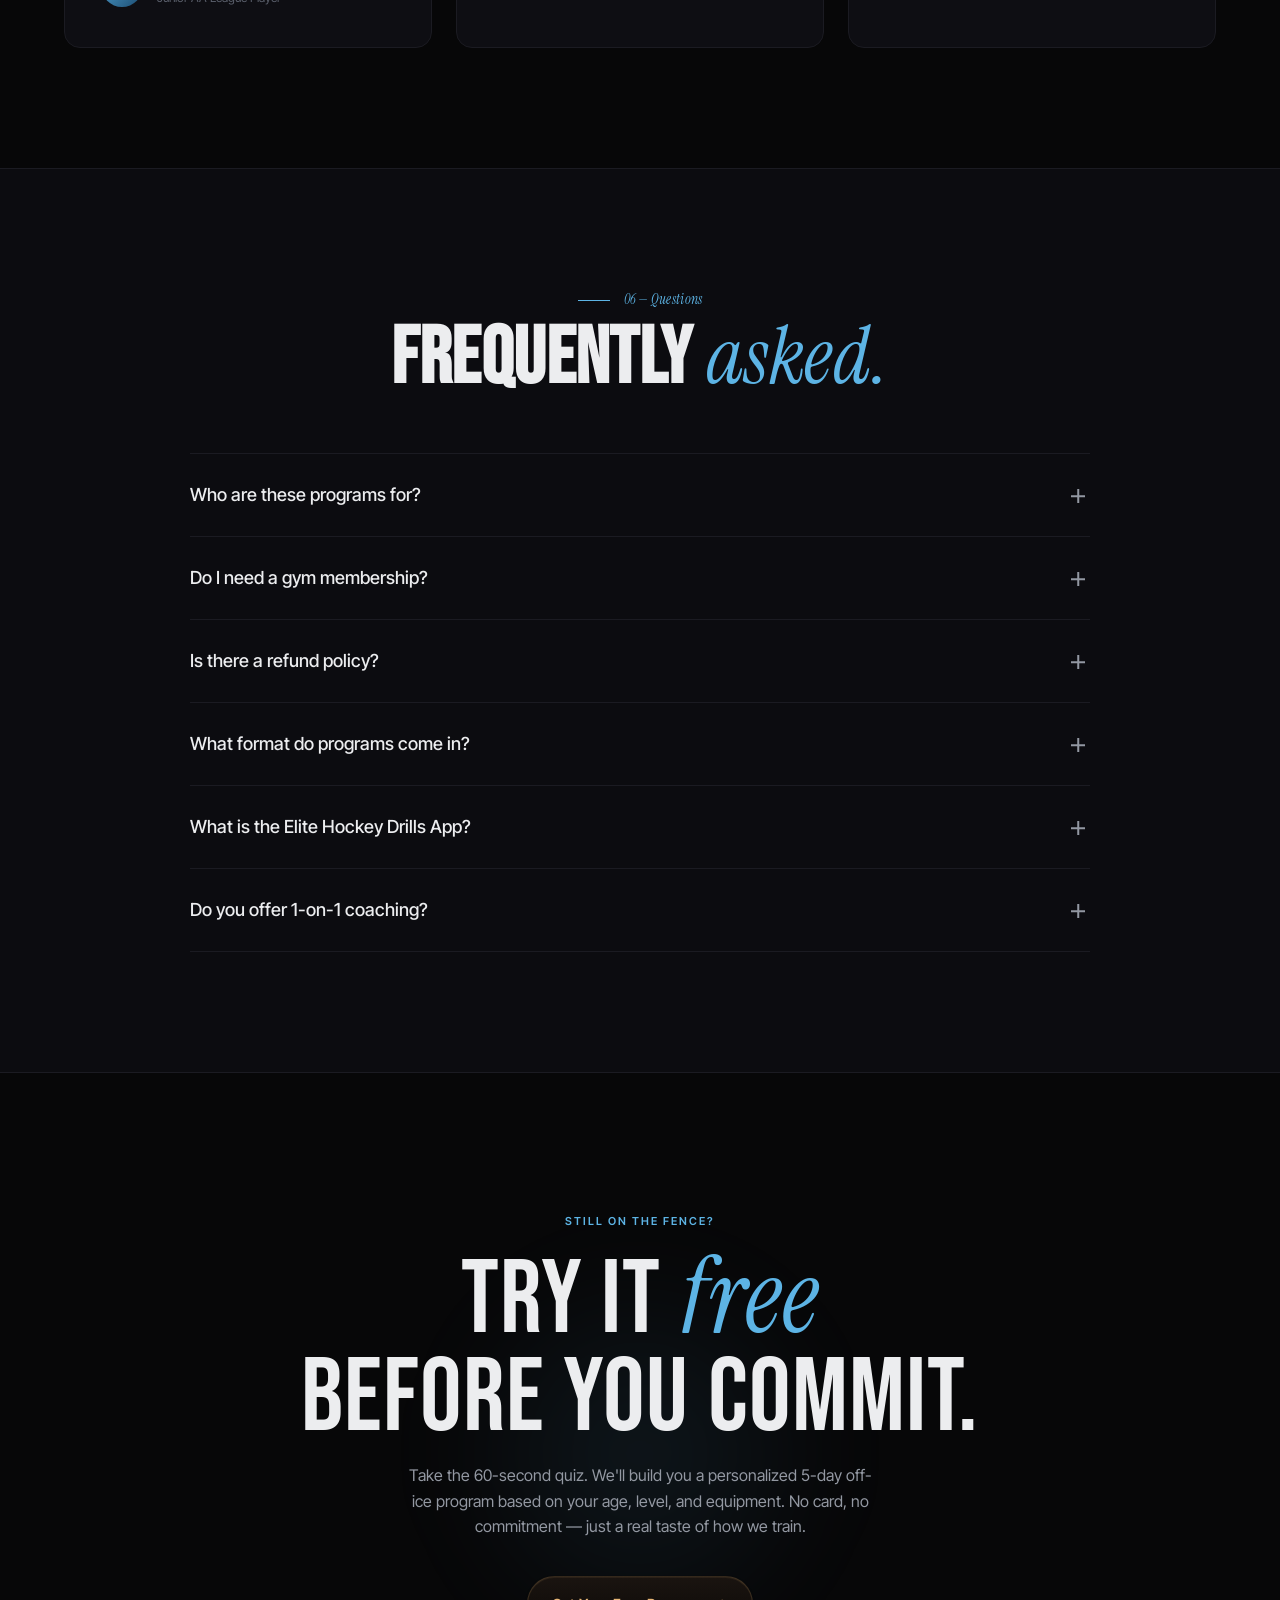
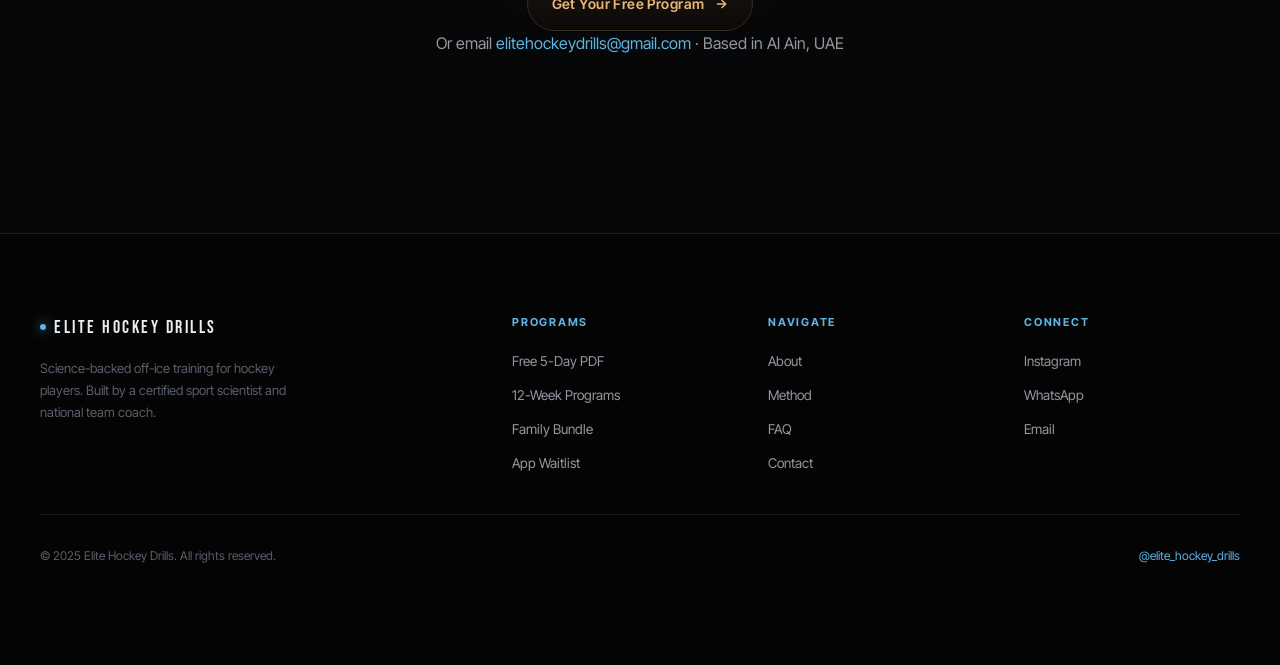
==== commit e76fd891: "Update index.html" ====
--- a/index.html
+++ b/index.html
@@ -1122,29 +1122,150 @@
   font-weight:500;
 }
 
-/* Method cards — subtle refined hover */
+/* (Method card spotlight is defined above in tier-card section) */
+
+/* =========================================================
+   TIER CARDS — CURSOR SPOTLIGHT LUXURY HOVER
+   ========================================================= */
+
+.tier-card{
+  position:relative;
+  overflow:hidden;
+  transition:
+    transform .55s cubic-bezier(.2,.7,.2,1),
+    border-color .55s ease,
+    box-shadow .55s ease;
+}
+
+/* Cursor-following ice-blue spotlight */
+.tier-card::after{
+  content:'';
+  position:absolute;
+  top:0;
+  left:0;
+  width:100%;
+  height:100%;
+  background:radial-gradient(
+    circle 350px at var(--mx,50%) var(--my,50%),
+    rgba(93,180,229,.18) 0%,
+    rgba(93,180,229,.08) 25%,
+    rgba(93,180,229,0) 60%
+  );
+  opacity:0;
+  transition:opacity .5s cubic-bezier(.2,.7,.2,1);
+  pointer-events:none;
+  z-index:1;
+}
+
+/* Subtle ice-blue gradient that appears on hover */
+.tier-card::before{
+  content:'';
+  position:absolute;
+  top:0;
+  left:0;
+  right:0;
+  height:3px;
+  background:linear-gradient(90deg, transparent 0%, rgba(93,180,229,0) 0%, rgba(93,180,229,0) 100%);
+  transition:background .5s cubic-bezier(.2,.7,.2,1);
+  z-index:2;
+}
+
+.tier-card:hover{
+  transform:translateY(-8px);
+  border-color:rgba(93,180,229,.35);
+  box-shadow:
+    0 32px 60px -20px rgba(0,0,0,.7),
+    0 0 0 1px rgba(93,180,229,.18),
+    0 0 80px -16px rgba(93,180,229,.25);
+}
+.tier-card:hover::after{
+  opacity:1;
+}
+.tier-card:hover::before{
+  background:linear-gradient(90deg,
+    rgba(93,180,229,0) 0%,
+    rgba(93,180,229,.6) 50%,
+    rgba(93,180,229,0) 100%
+  );
+}
+
+/* Make sure content stays above the spotlight overlay */
+.tier-card > *{position:relative;z-index:2;}
+
+/* Subtle divider with ice-blue accent on hover */
+.tier-bottom{
+  position:relative;
+  transition:border-color .5s ease;
+}
+.tier-card:hover .tier-bottom{
+  border-color:rgba(93,180,229,.25);
+}
+
+/* Ice-blue glow on checkmark on hover */
+.tier-features li::before{
+  transition:filter .5s ease;
+}
+.tier-card:hover .tier-features li::before{
+  filter:drop-shadow(0 0 6px rgba(93,180,229,.6));
+}
+
+/* View Program button — shifts to ice-blue on card hover */
+.tier-card:hover .tier-btn{
+  border-color:rgba(93,180,229,.6);
+  color:#A5DAFA;
+  background:rgba(93,180,229,.08);
+  box-shadow:
+    0 12px 28px -10px rgba(0,0,0,.5),
+    0 0 40px -8px rgba(93,180,229,.3);
+}
+
+/* Same for direct button hover (still ice-blue) */
+.tier-btn:hover{
+  transform:translateY(-3px);
+  border-color:rgba(93,180,229,.7);
+  color:#A5DAFA;
+  background:rgba(93,180,229,.12);
+  box-shadow:
+    0 14px 32px -10px rgba(0,0,0,.5),
+    0 0 50px -8px rgba(93,180,229,.35);
+}
+
+/* Method cards — same spotlight luxury treatment */
 .method-card{
-  transition:transform .45s cubic-bezier(.2,.7,.2,1),border-color .45s,box-shadow .45s;
+  position:relative;
+  overflow:hidden;
+  transition:
+    transform .55s cubic-bezier(.2,.7,.2,1),
+    border-color .55s ease,
+    box-shadow .55s ease;
+}
+.method-card::after{
+  content:'';
+  position:absolute;
+  top:0;
+  left:0;
+  width:100%;
+  height:100%;
+  background:radial-gradient(
+    circle 300px at var(--mx,50%) var(--my,50%),
+    rgba(93,180,229,.16) 0%,
+    rgba(93,180,229,.06) 25%,
+    rgba(93,180,229,0) 60%
+  );
+  opacity:0;
+  transition:opacity .5s cubic-bezier(.2,.7,.2,1);
+  pointer-events:none;
+  z-index:1;
 }
 .method-card:hover{
-  transform:translateY(-6px);
-  border-color:rgba(232,183,119,.18);
+  transform:translateY(-8px);
+  border-color:rgba(93,180,229,.3);
   box-shadow:
-    0 24px 48px -16px rgba(0,0,0,.6),
-    0 0 0 1px rgba(232,183,119,.08);
-}
-
-/* Tier program cards — refined subtle hover (not screaming gold) */
-.tier-card{
-  transition:transform .45s cubic-bezier(.2,.7,.2,1),border-color .45s,box-shadow .45s;
-}
-.tier-card:hover{
-  transform:translateY(-6px);
-  border-color:rgba(232,183,119,.18);
-  box-shadow:
-    0 24px 48px -16px rgba(0,0,0,.6),
-    0 0 0 1px rgba(232,183,119,.08);
-}
+    0 32px 60px -20px rgba(0,0,0,.7),
+    0 0 0 1px rgba(93,180,229,.15);
+}
+.method-card:hover::after{opacity:1;}
+.method-card > *{position:relative;z-index:2;}
 
 /* Testimonial cards */
 .testi-card{
@@ -1801,6 +1922,23 @@
   stats.forEach(el => statIO.observe(el));
 })();
 
+/* Cursor-following spotlight on cards (tier-card and method-card) */
+(function(){
+  const reduced = window.matchMedia('(prefers-reduced-motion: reduce)').matches;
+  if(reduced) return;
+  const cards = document.querySelectorAll('.tier-card, .method-card');
+  if(!cards.length) return;
+  cards.forEach(card => {
+    card.addEventListener('mousemove', (e) => {
+      const rect = card.getBoundingClientRect();
+      const x = ((e.clientX - rect.left) / rect.width) * 100;
+      const y = ((e.clientY - rect.top) / rect.height) * 100;
+      card.style.setProperty('--mx', x + '%');
+      card.style.setProperty('--my', y + '%');
+    });
+  });
+})();
+
 function toggleFaq(btn){
   btn.closest('.faq-item').classList.toggle('open');
 }
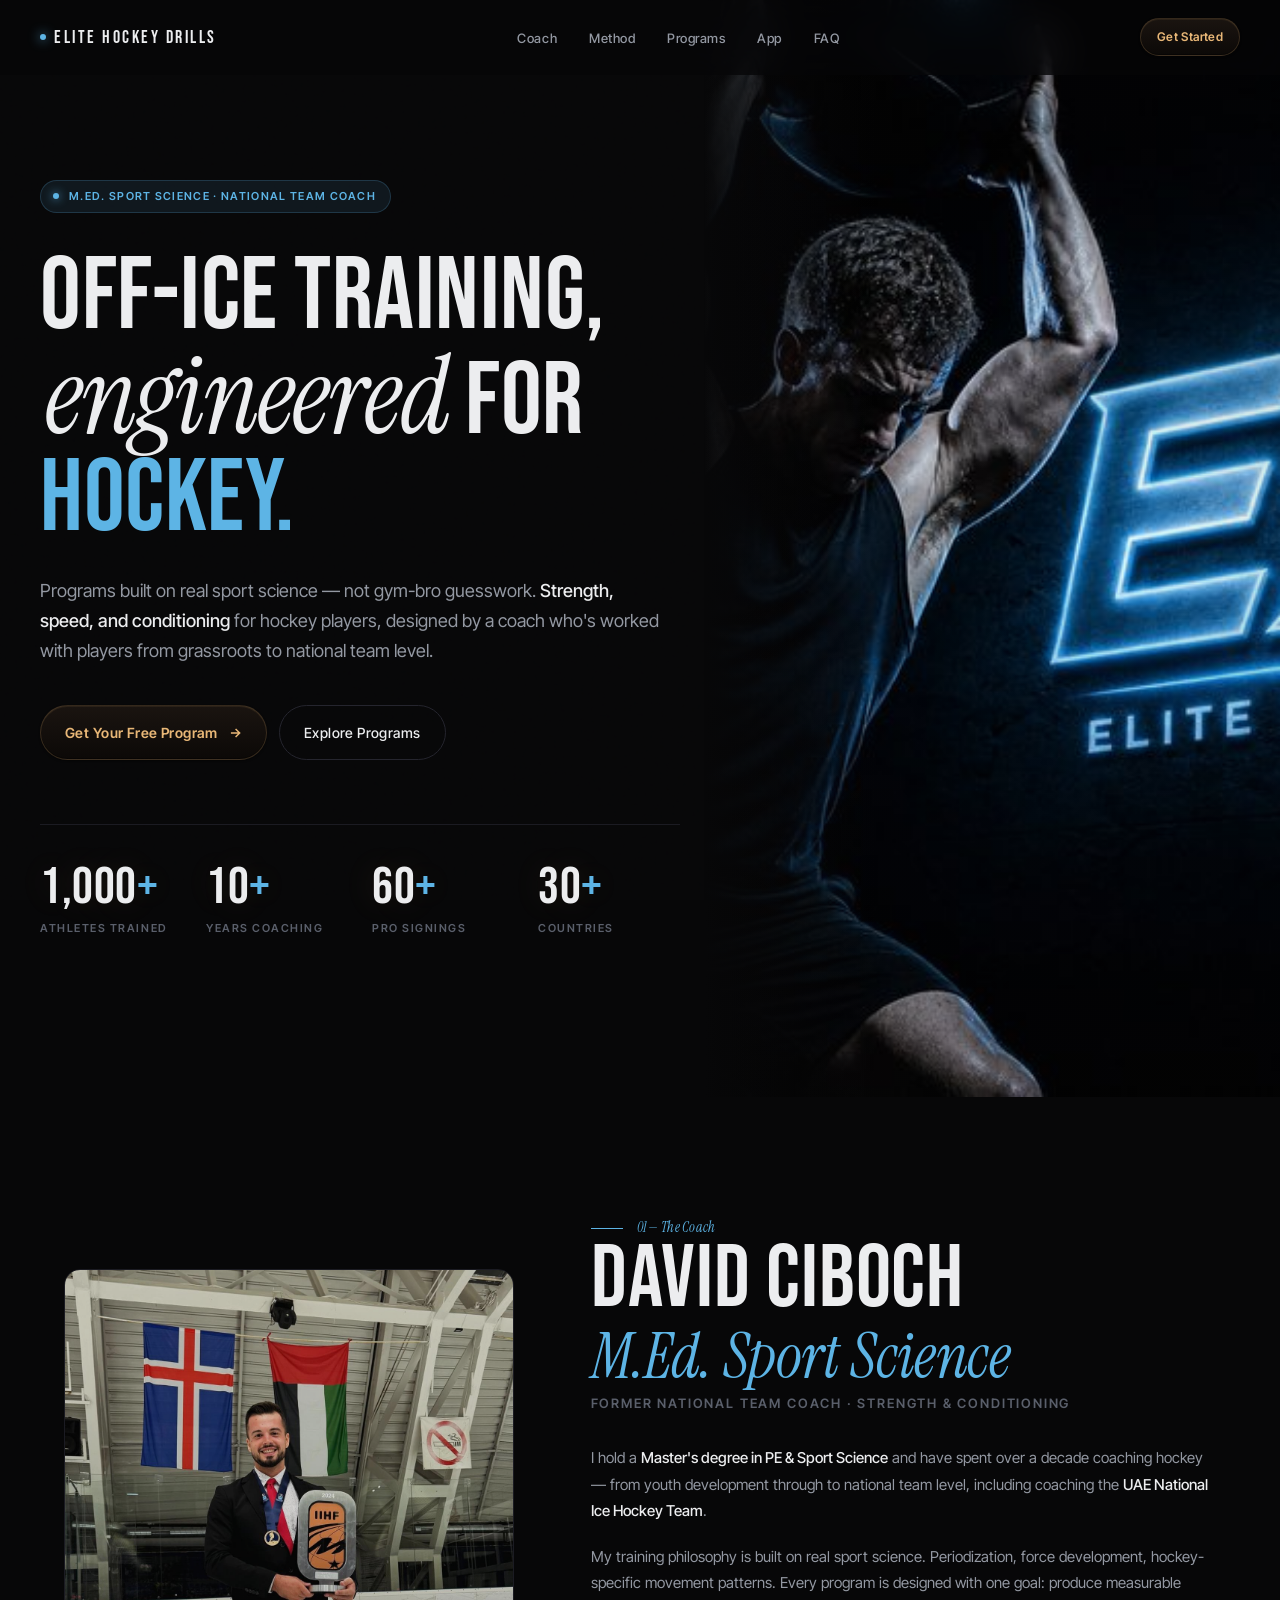
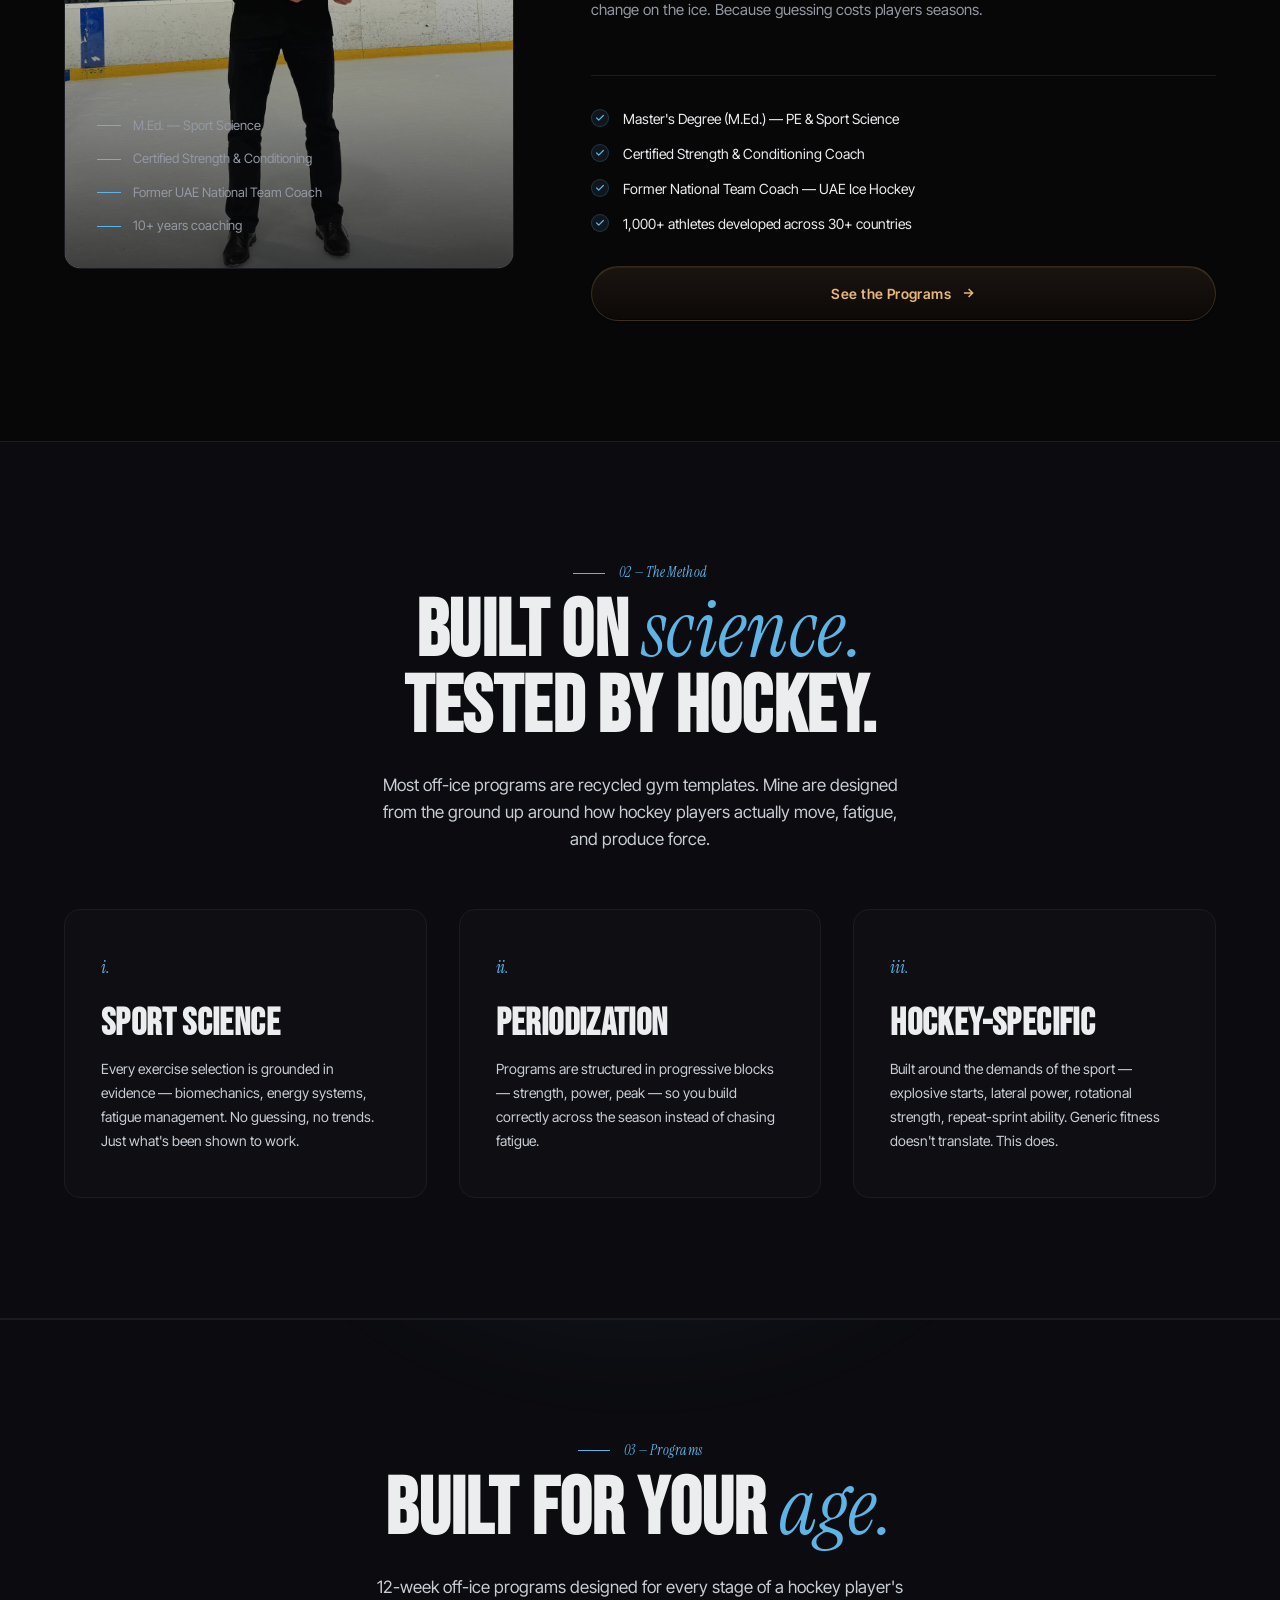
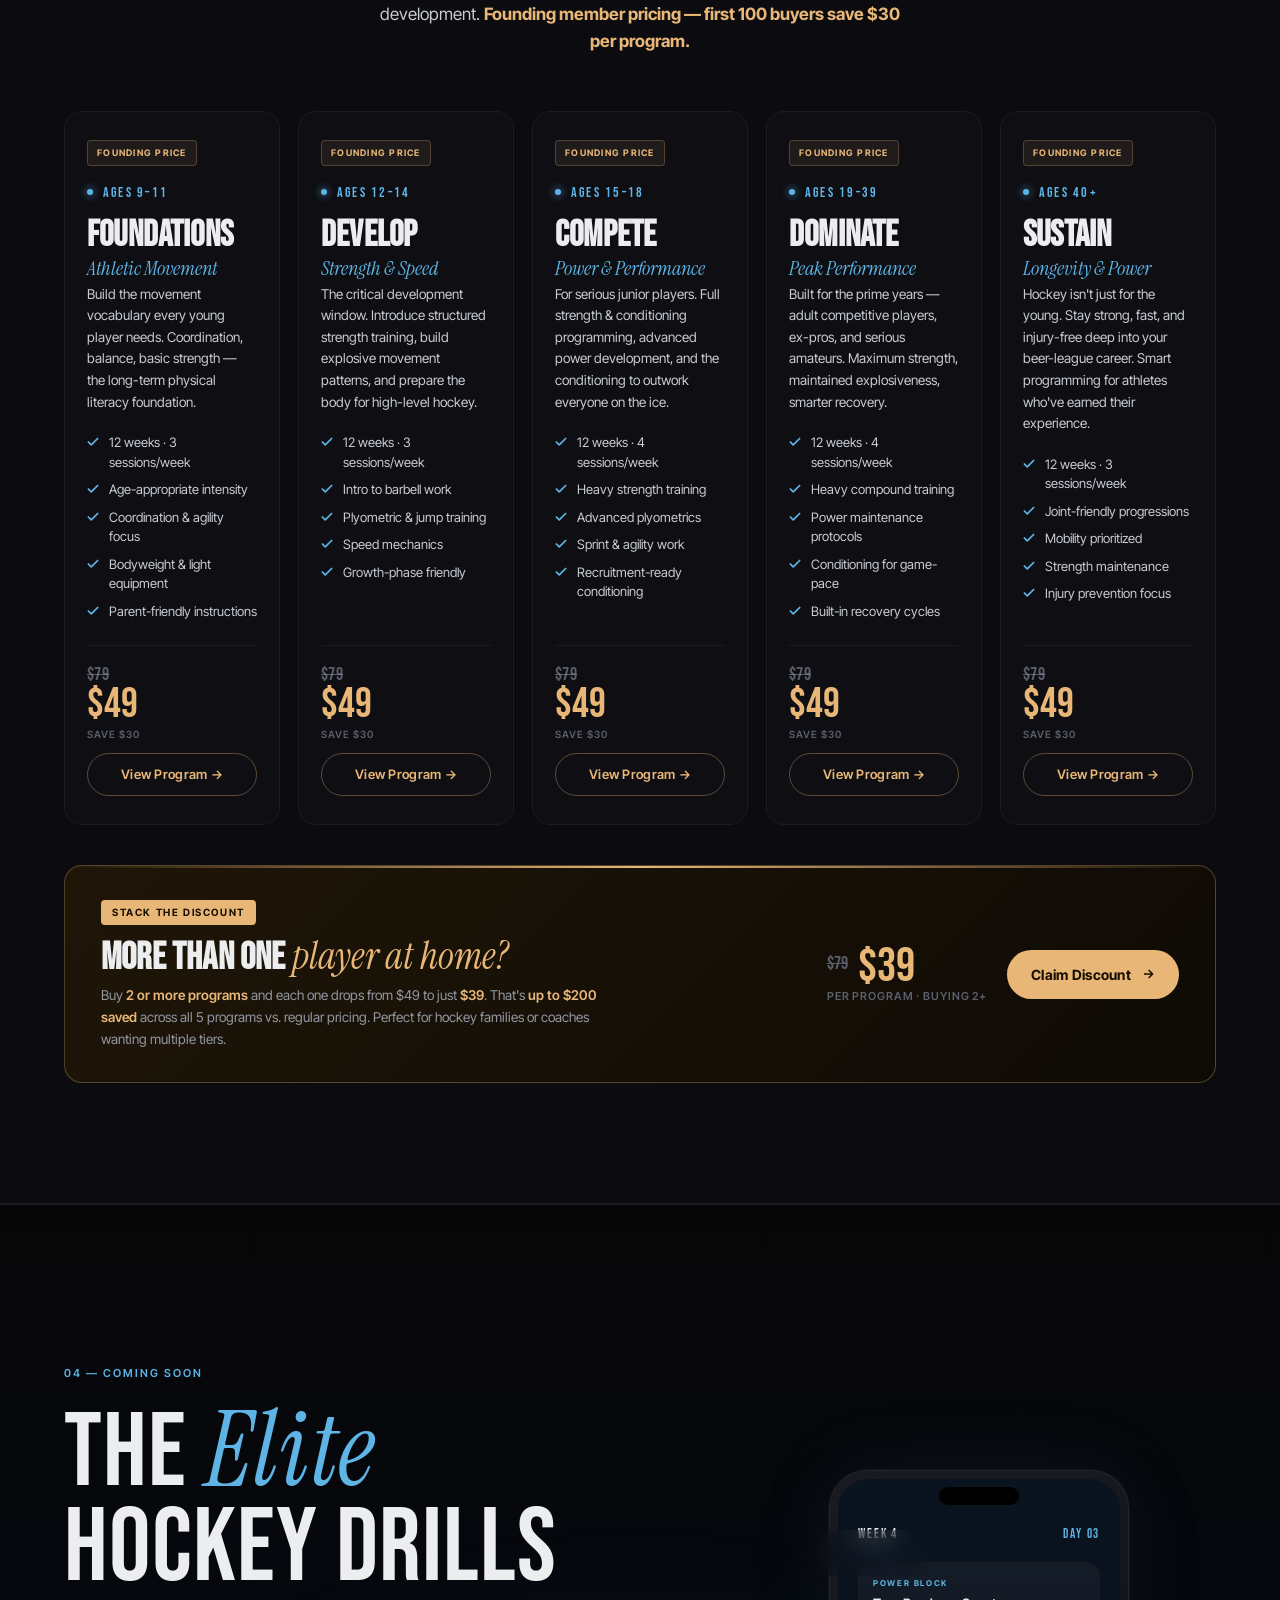
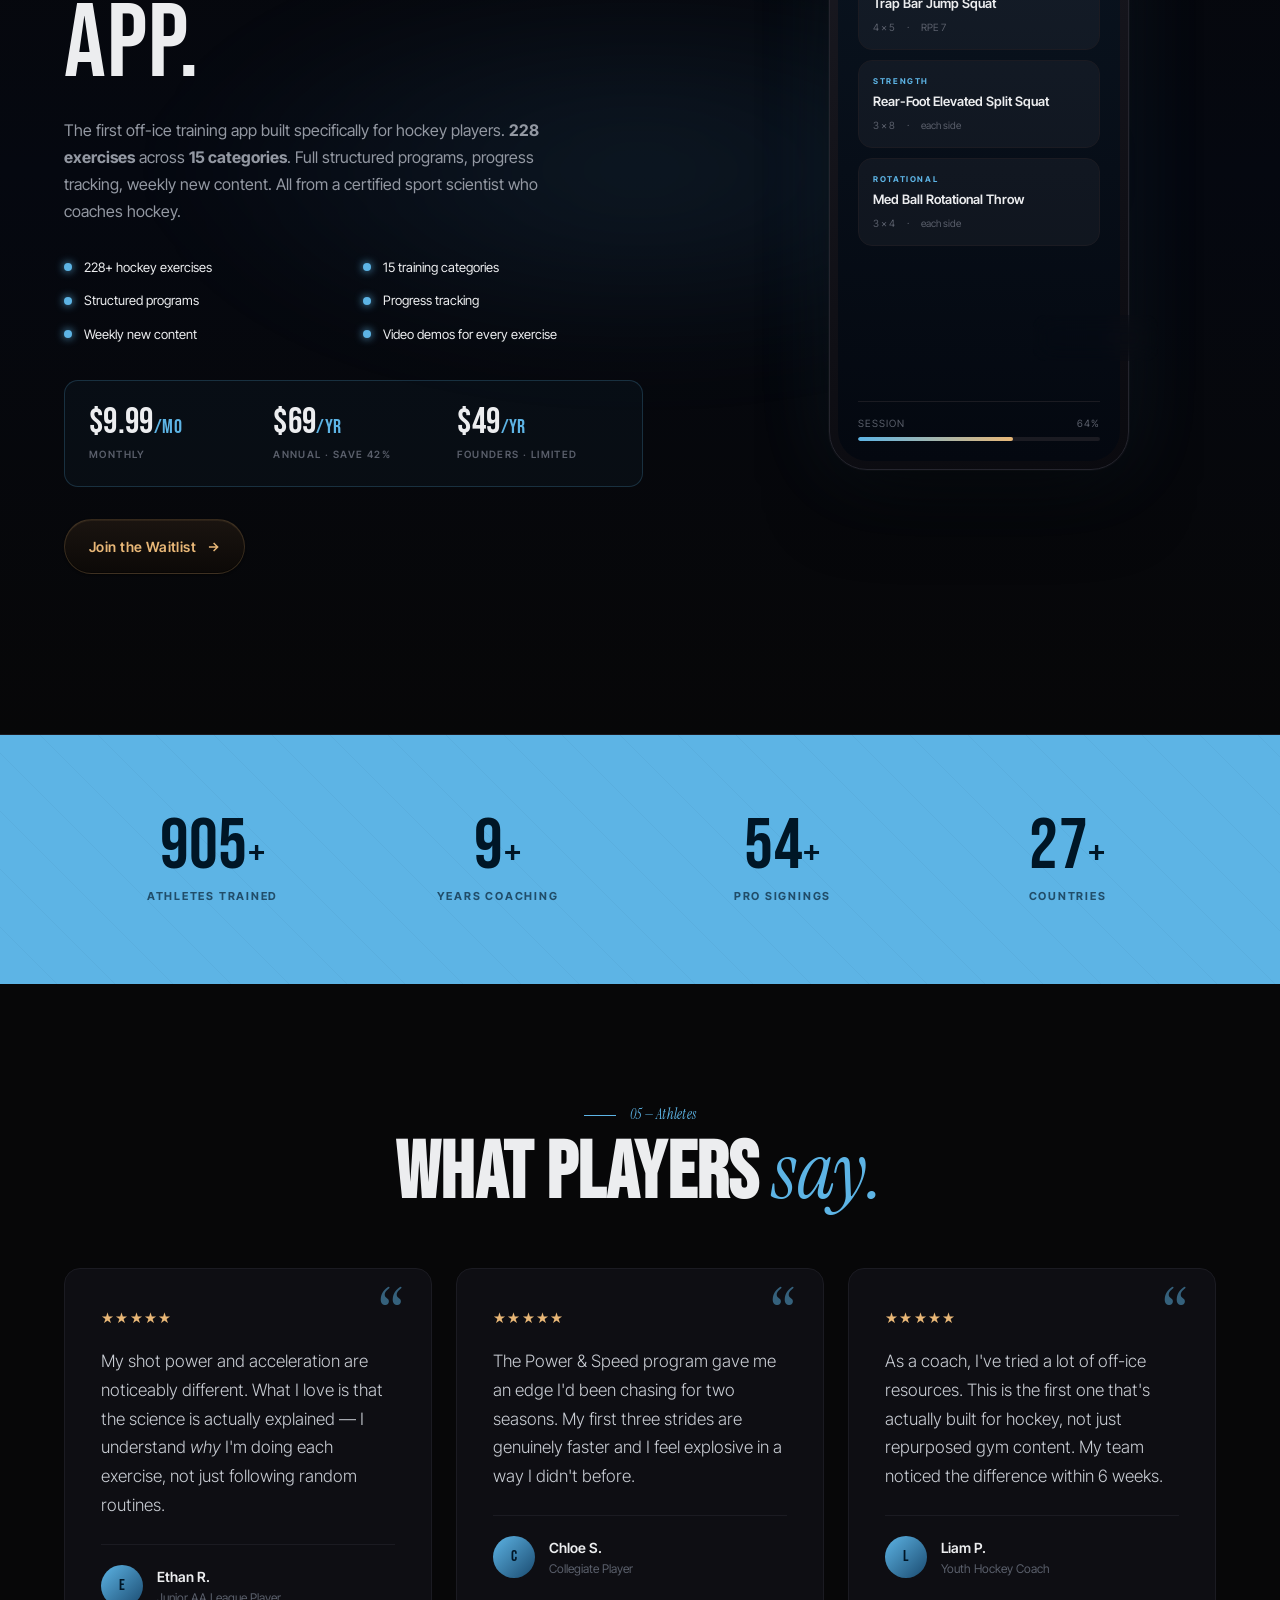
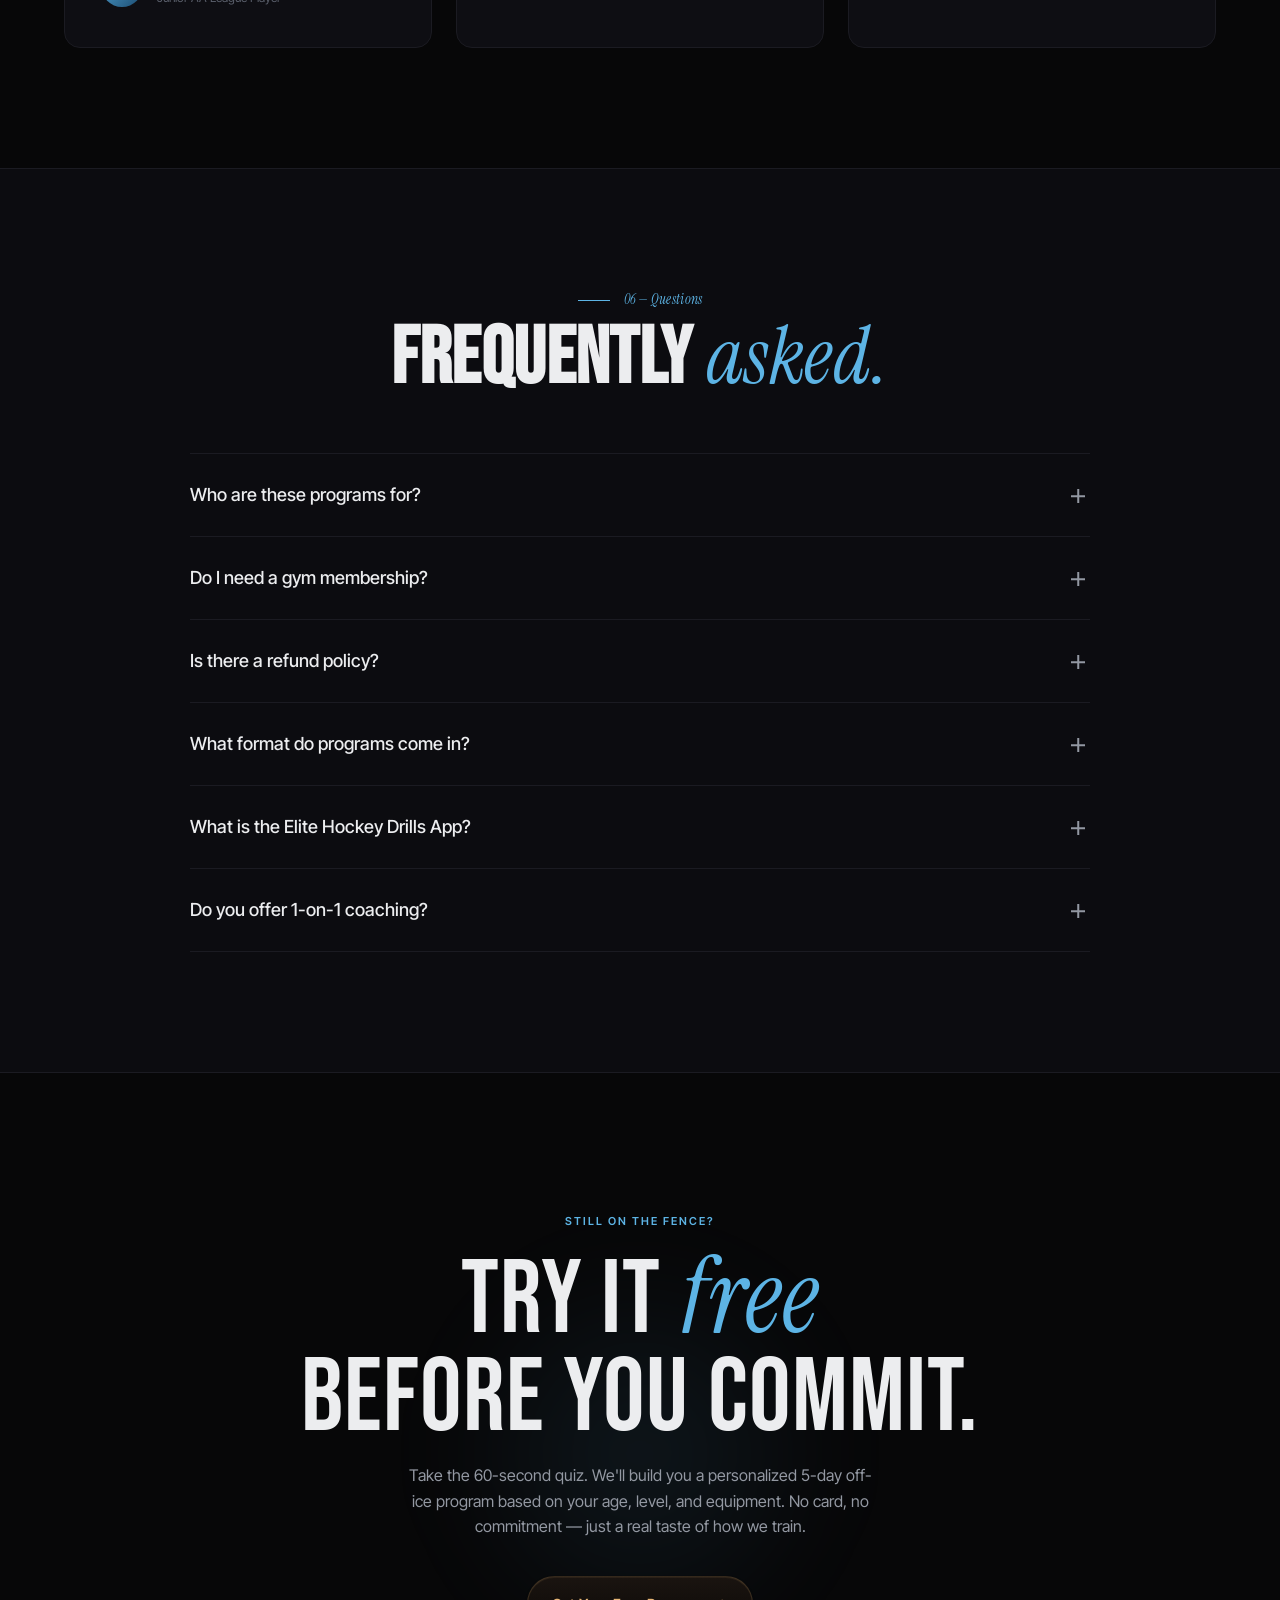
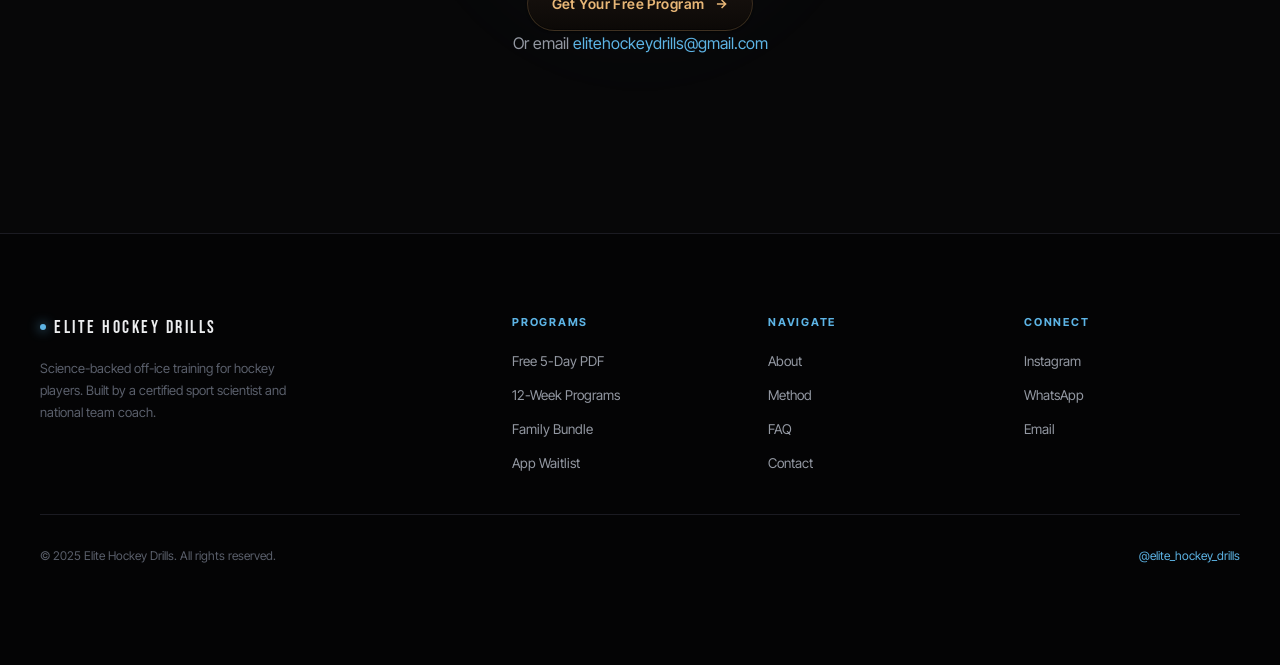
==== commit 852a444a: "Update index.html" ====
--- a/index.html
+++ b/index.html
@@ -1189,8 +1189,9 @@
   );
 }
 
-/* Make sure content stays above the spotlight overlay */
-.tier-card > *{position:relative;z-index:2;}
+/* Make sure content stays above the spotlight overlay, but absolutely-positioned children like the badge keep their position */
+.tier-card > *:not(.tier-badge){position:relative;z-index:2;}
+.tier-badge{z-index:3;}
 
 /* Subtle divider with ice-blue accent on hover */
 .tier-bottom{
@@ -1388,7 +1389,7 @@
           <div class="about-credentials-stack">
             <div class="about-cred-mini">M.Ed. — Sport Science</div>
             <div class="about-cred-mini">Certified Strength &amp; Conditioning</div>
-            <div class="about-cred-mini">UAE National Team Coach</div>
+            <div class="about-cred-mini">Former UAE National Team Coach</div>
             <div class="about-cred-mini">10+ years coaching</div>
           </div>
         </div>
@@ -1400,9 +1401,9 @@
           David Ciboch
           <em class="serif">M.Ed. Sport Science</em>
         </h2>
-        <div class="about-role">National Team Coach · Strength &amp; Conditioning</div>
+        <div class="about-role">Former National Team Coach · Strength &amp; Conditioning</div>
         <p class="about-bio">
-          I hold a <strong>Master's degree in PE &amp; Sport Science</strong> and have spent over a decade coaching hockey — from youth development through to national team level, including the <strong>UAE National Ice Hockey Team</strong>.
+          I hold a <strong>Master's degree in PE &amp; Sport Science</strong> and have spent over a decade coaching hockey — from youth development through to national team level, including coaching the <strong>UAE National Ice Hockey Team</strong>.
         </p>
         <p class="about-bio">
           My training philosophy is built on real sport science. Periodization, force development, hockey-specific movement patterns. Every program is designed with one goal: produce measurable change on the ice. Because guessing costs players seasons.
@@ -1410,7 +1411,7 @@
         <ul class="about-creds">
           <li>Master's Degree (M.Ed.) — PE &amp; Sport Science</li>
           <li>Certified Strength &amp; Conditioning Coach</li>
-          <li>National Team Coach — UAE Ice Hockey</li>
+          <li>Former National Team Coach — UAE Ice Hockey</li>
           <li>1,000+ athletes developed across 30+ countries</li>
         </ul>
         <a href="#tiers" class="btn btn-primary">
@@ -1796,7 +1797,7 @@
         Get Your Free Program
         <svg class="btn-arrow" width="14" height="14" viewBox="0 0 24 24" fill="none" stroke="currentColor" stroke-width="2.5"><path d="M5 12h14M13 5l7 7-7 7"/></svg>
       </a>
-      <p class="final-note">Or email <a href="mailto:elitehockeydrills@gmail.com" style="color:var(--ice);">elitehockeydrills@gmail.com</a> · Based in Al Ain, UAE</p>
+      <p class="final-note">Or email <a href="mailto:elitehockeydrills@gmail.com" style="color:var(--ice);">elitehockeydrills@gmail.com</a></p>
     </div>
   </div>
 </section>
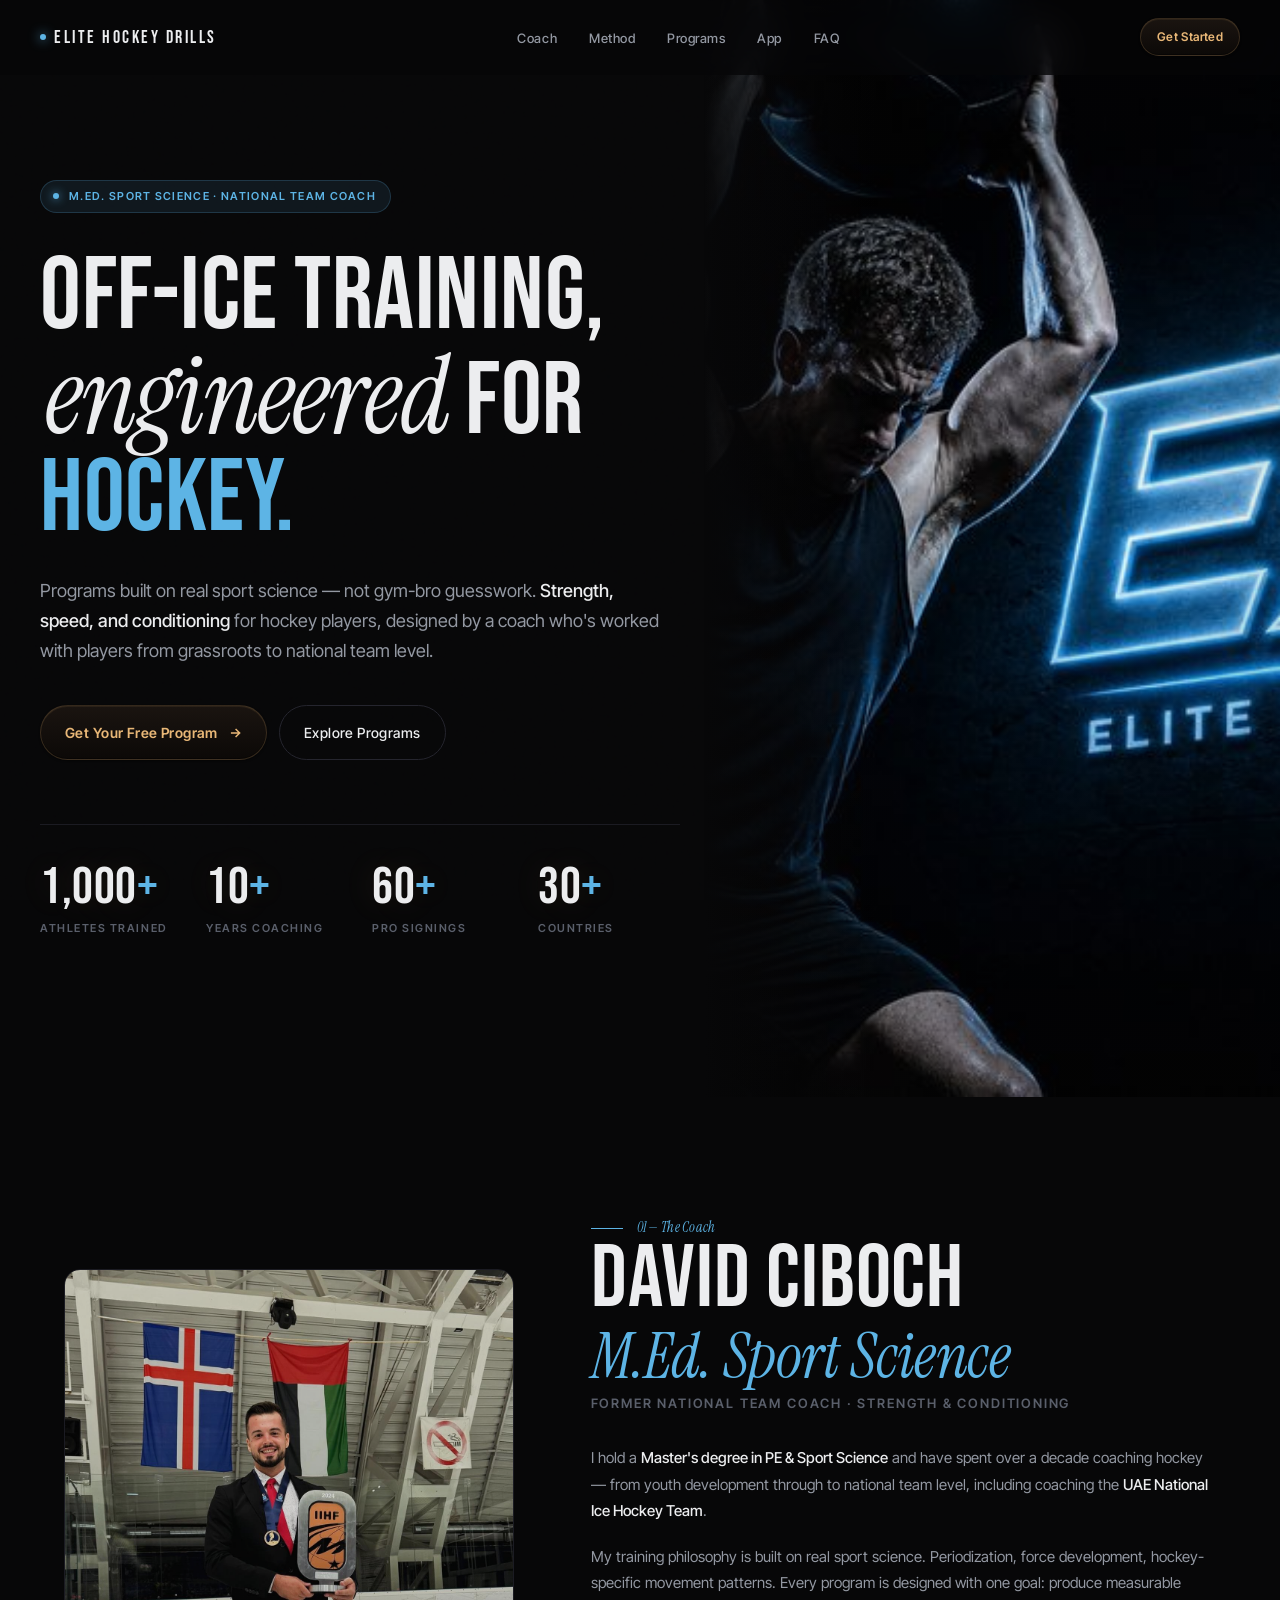
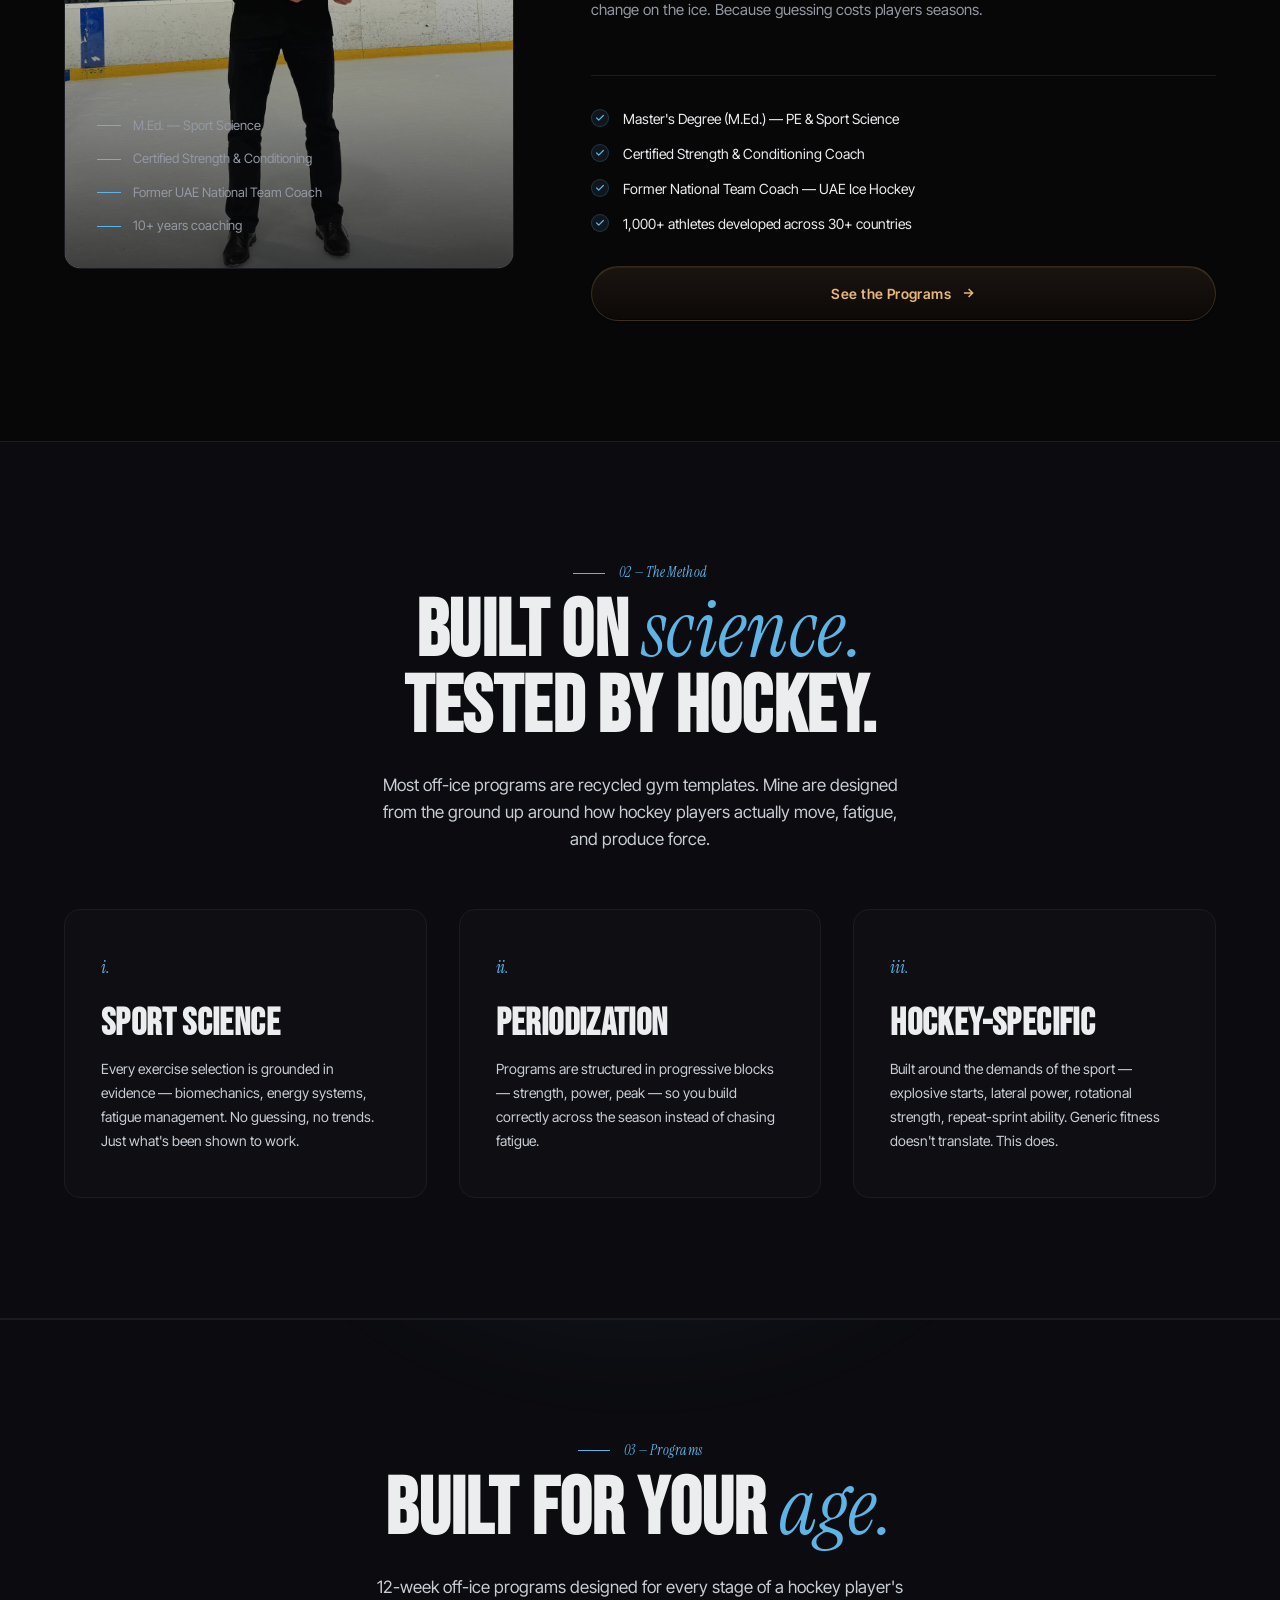
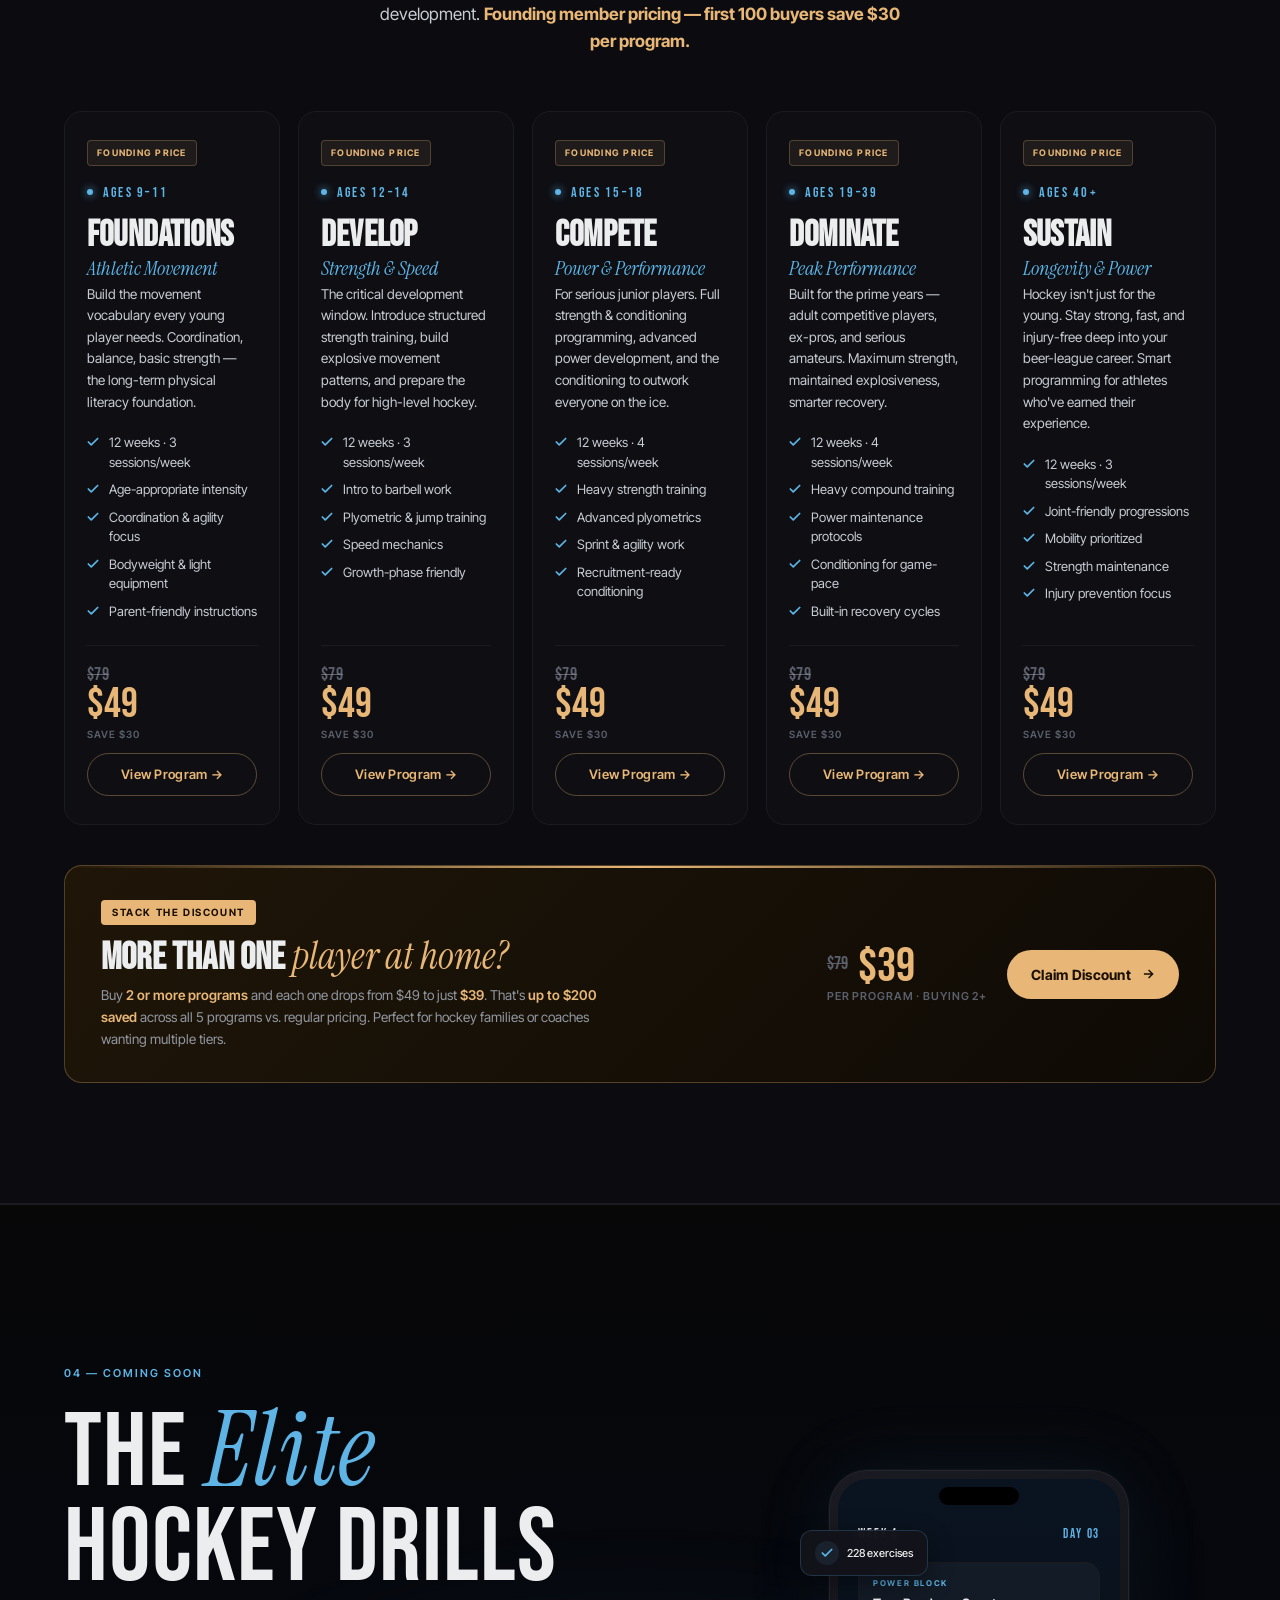
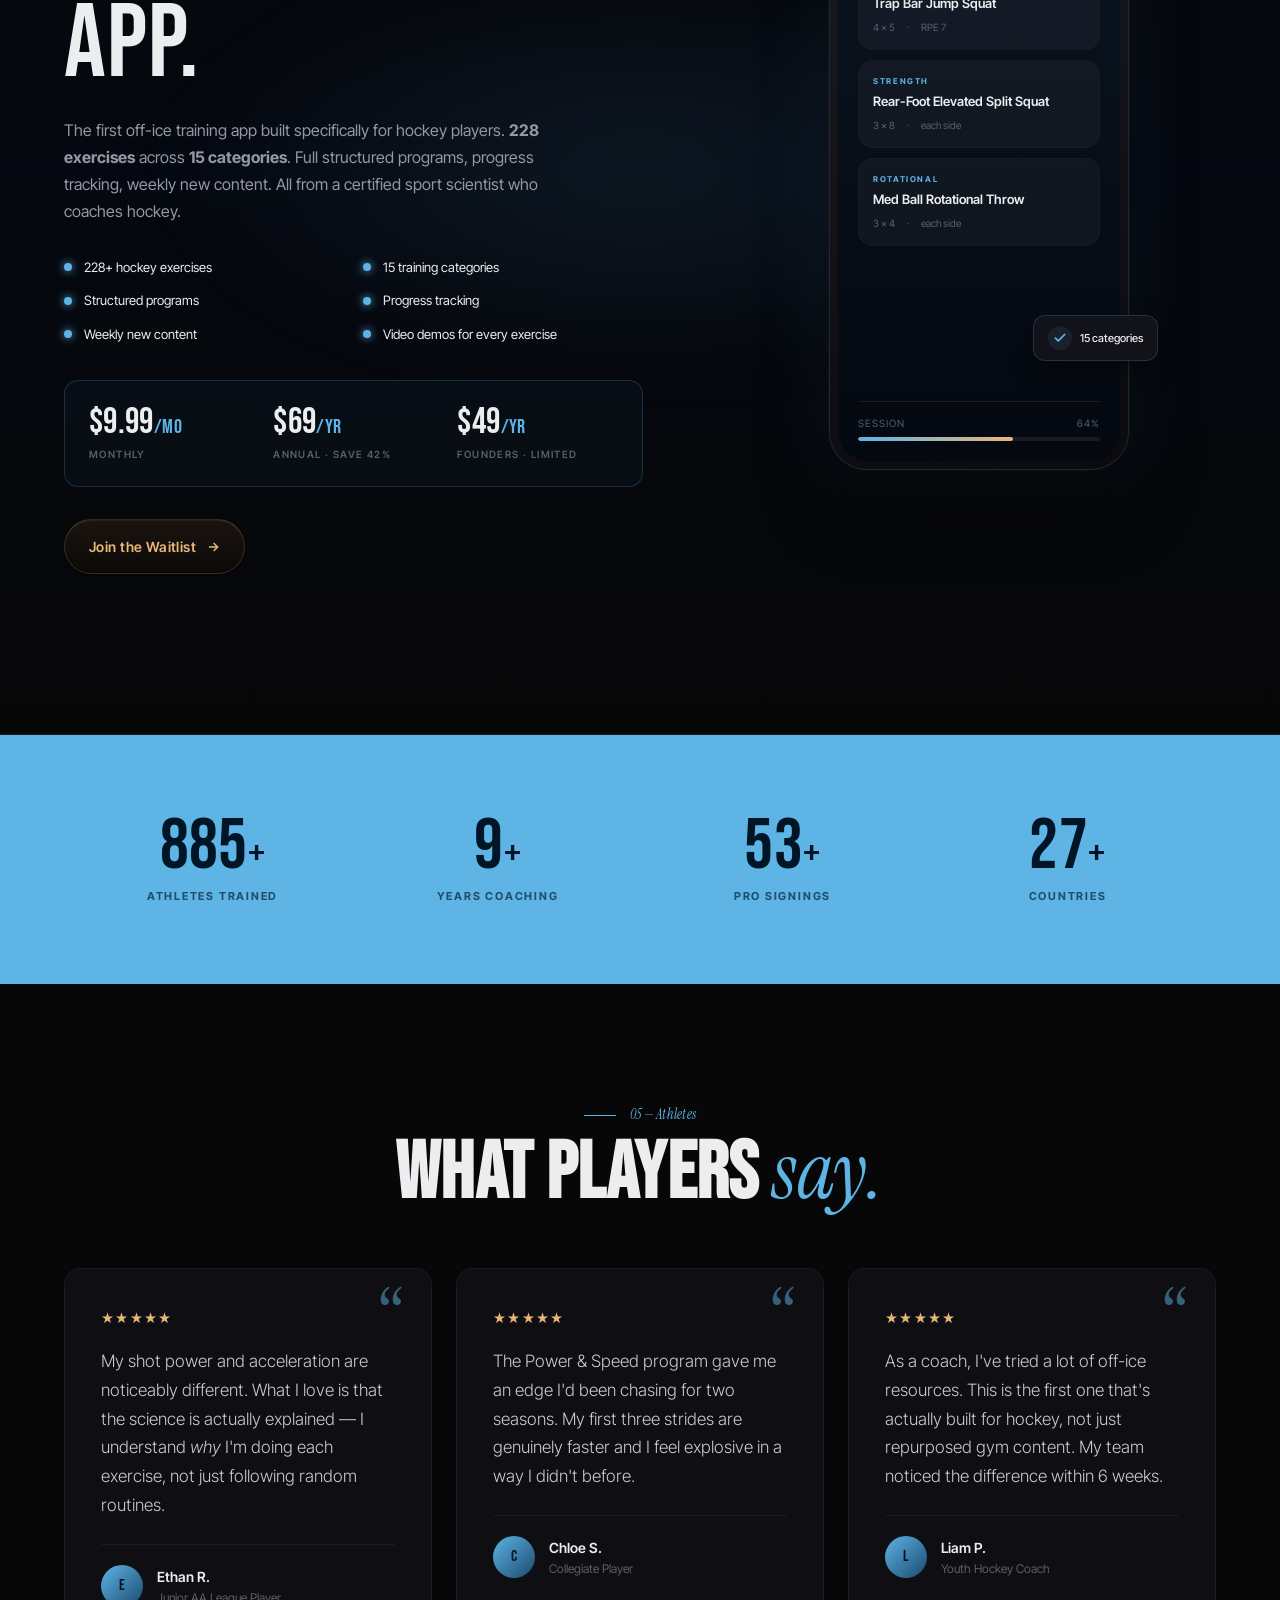
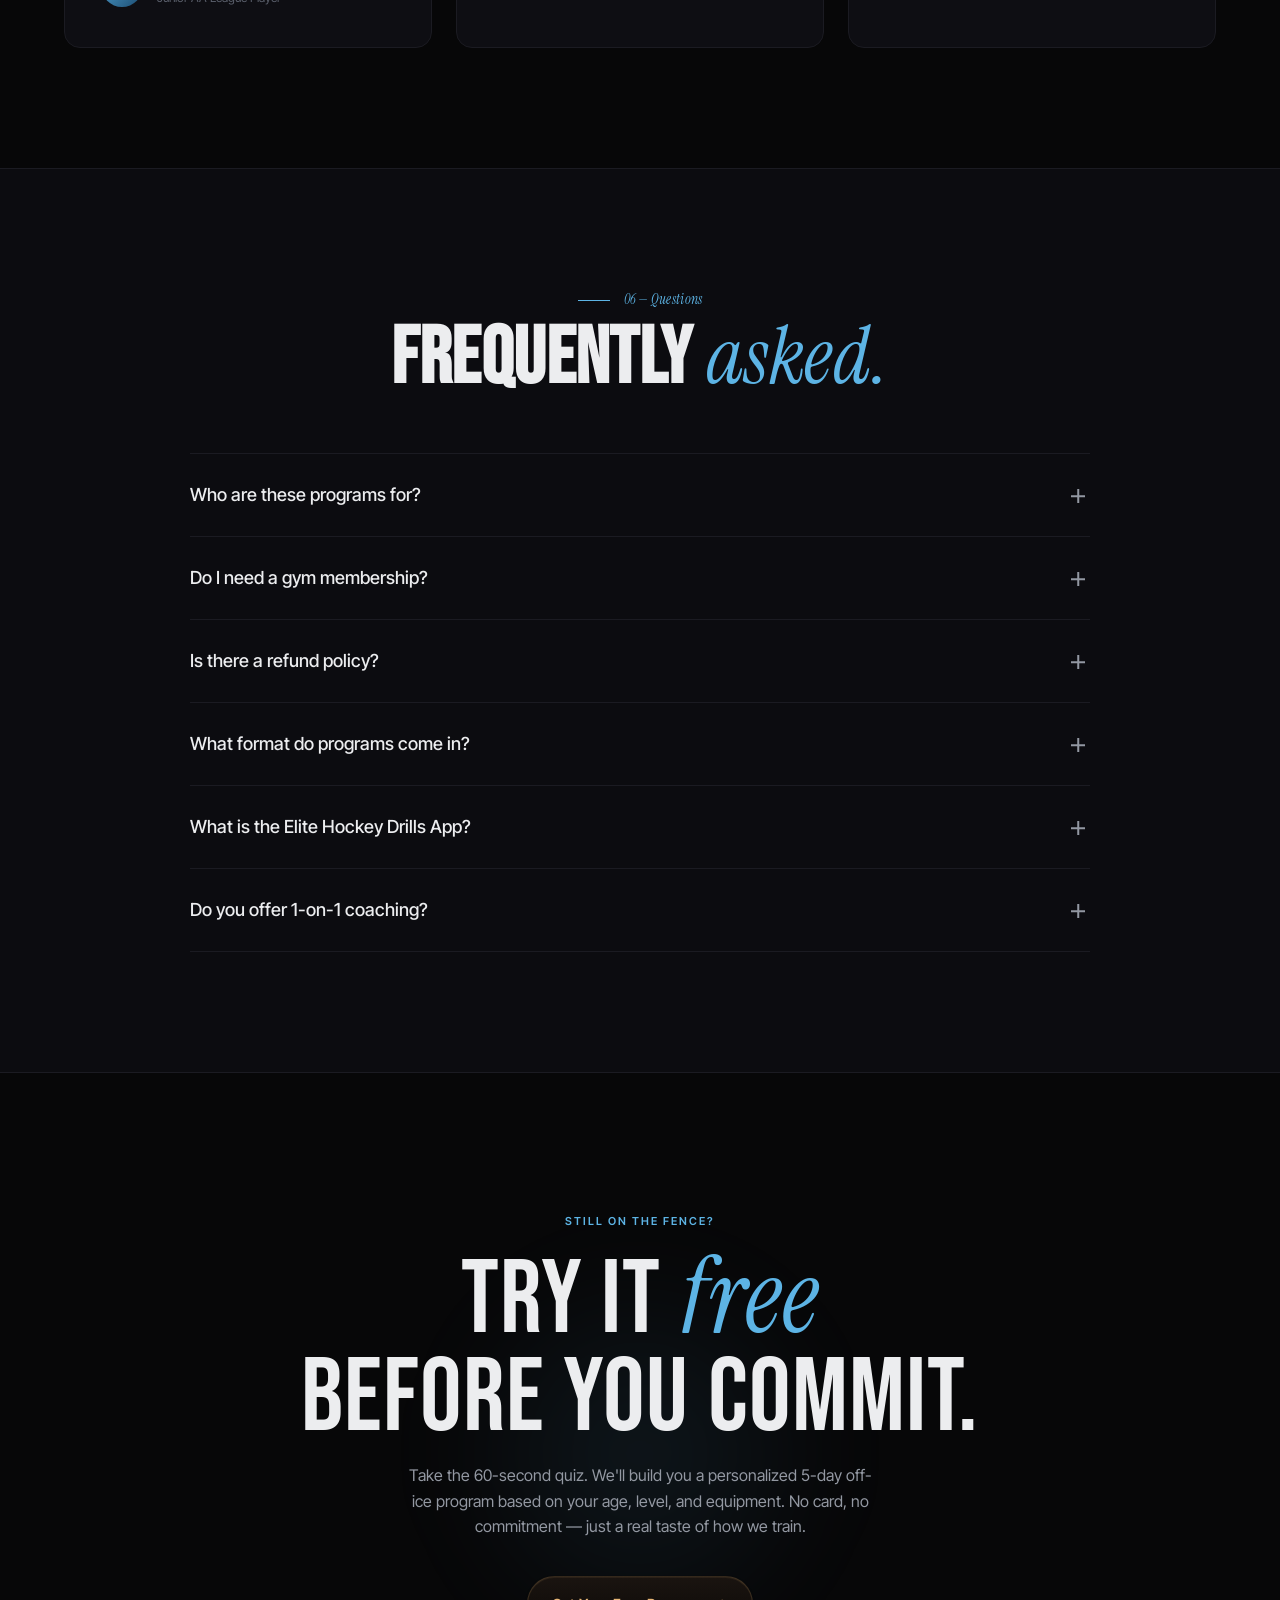
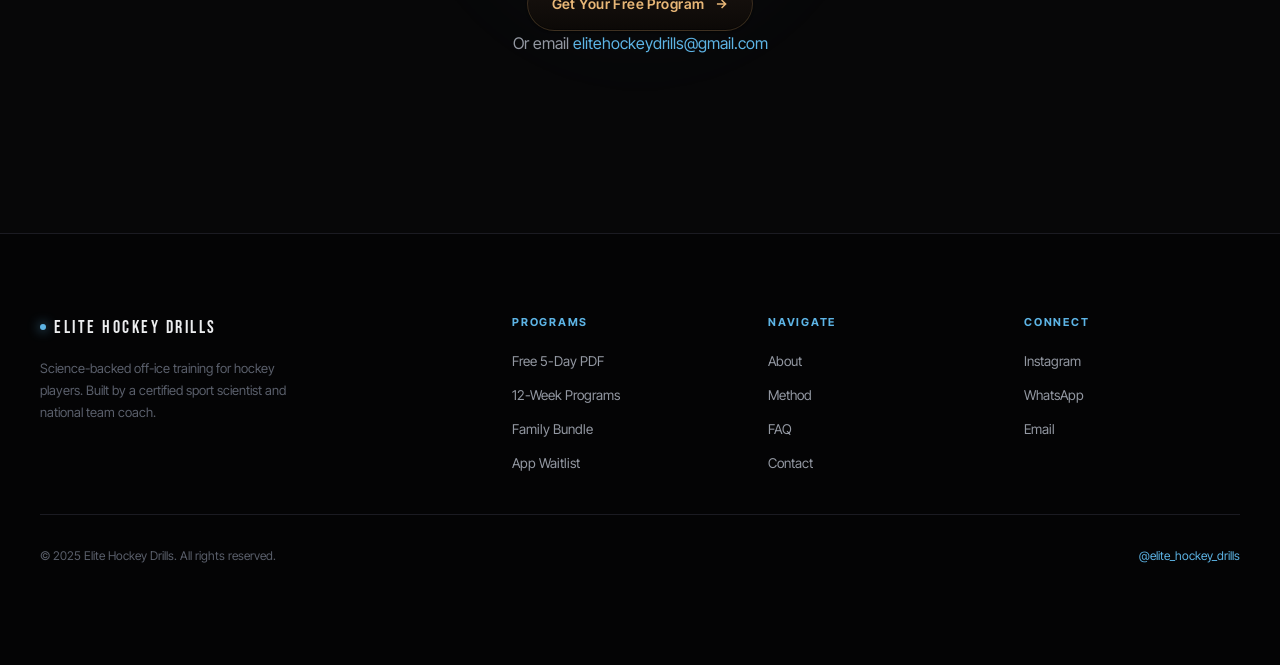
==== commit e175b1bc: "Update index.html" ====
--- a/index.html
+++ b/index.html
@@ -1,6 +1,14 @@
 <!DOCTYPE html>
 <html lang="en">
 <head>
+  <!-- Google tag (gtag.js) -->
+  <script async src="https://www.googletagmanager.com/gtag/js?id=G-JH623WRMN8"></script>
+  <script>
+    window.dataLayer = window.dataLayer || [];
+    function gtag(){dataLayer.push(arguments);}
+    gtag('js', new Date());
+    gtag('config', 'G-JH623WRMN8');
+  </script>
 <meta charset="UTF-8" />
 <meta name="viewport" content="width=device-width, initial-scale=1.0, viewport-fit=cover" />
 <meta name="theme-color" content="#070708" />
